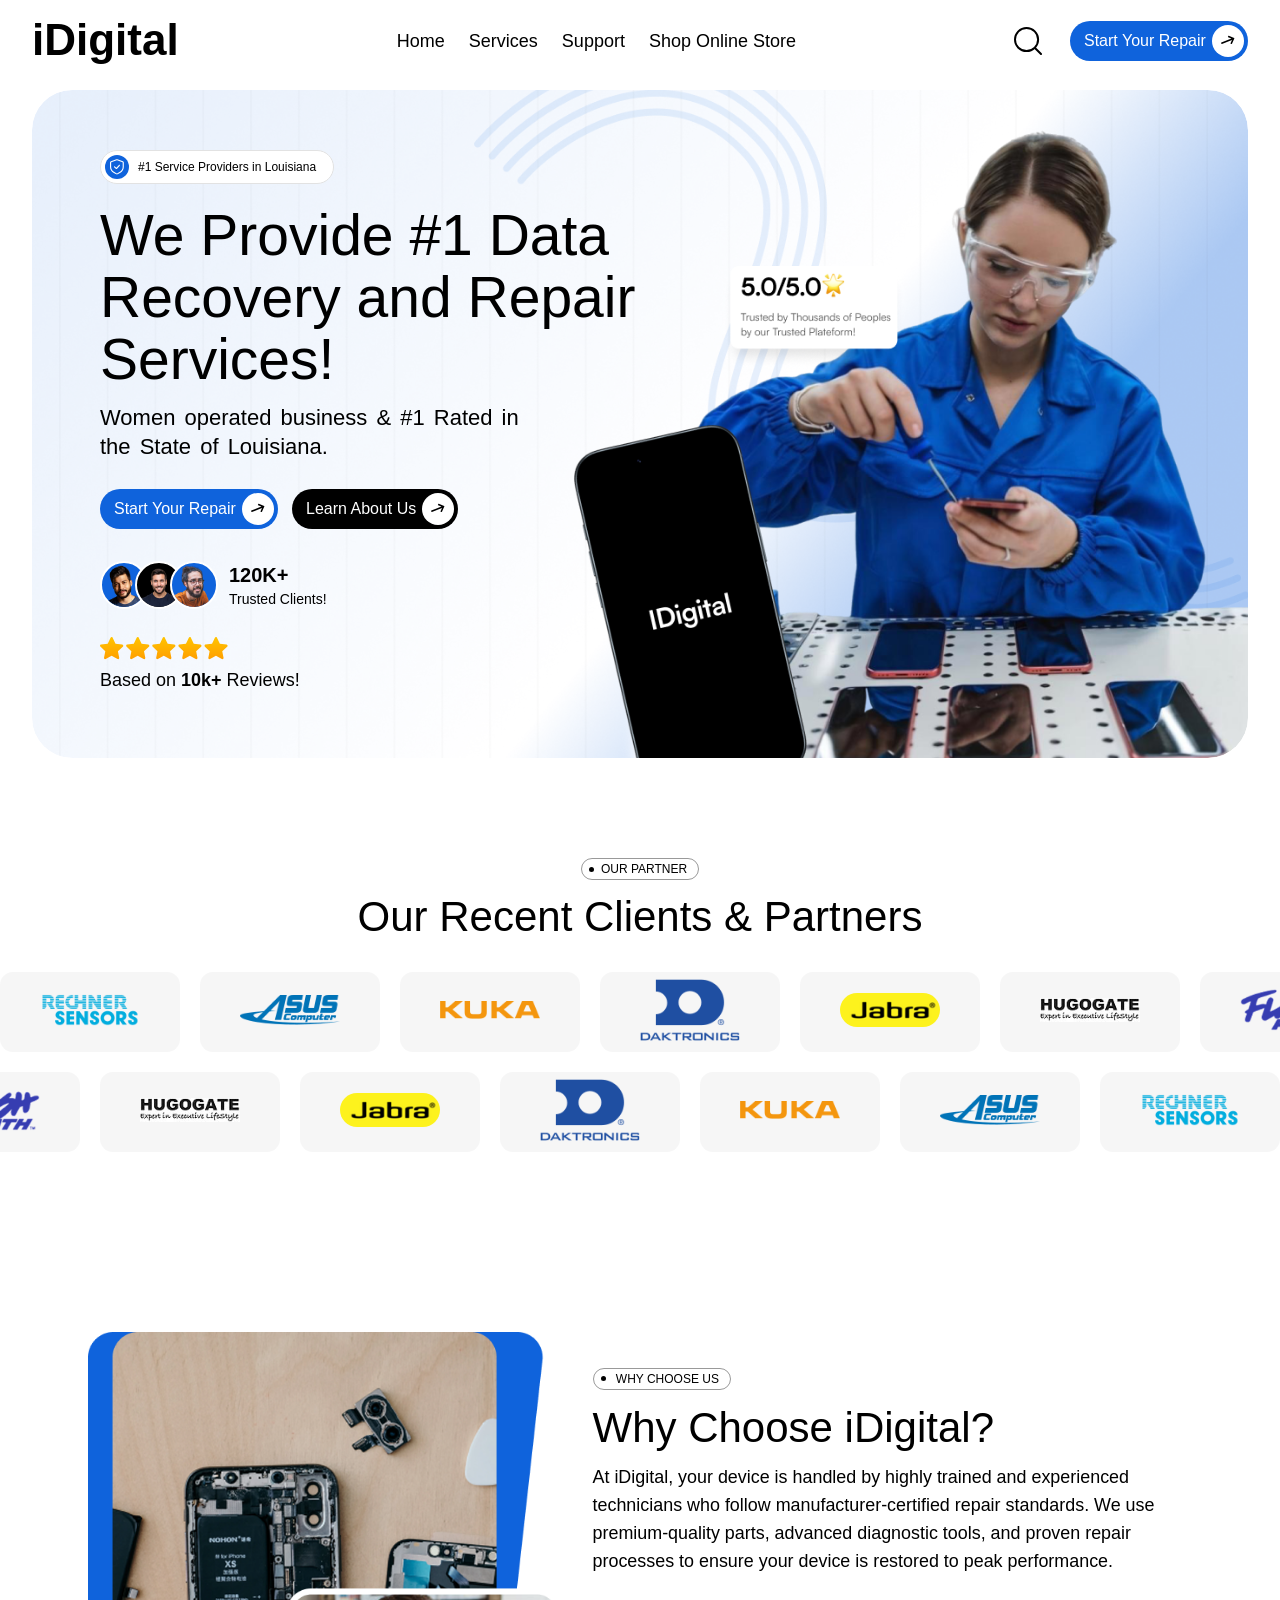
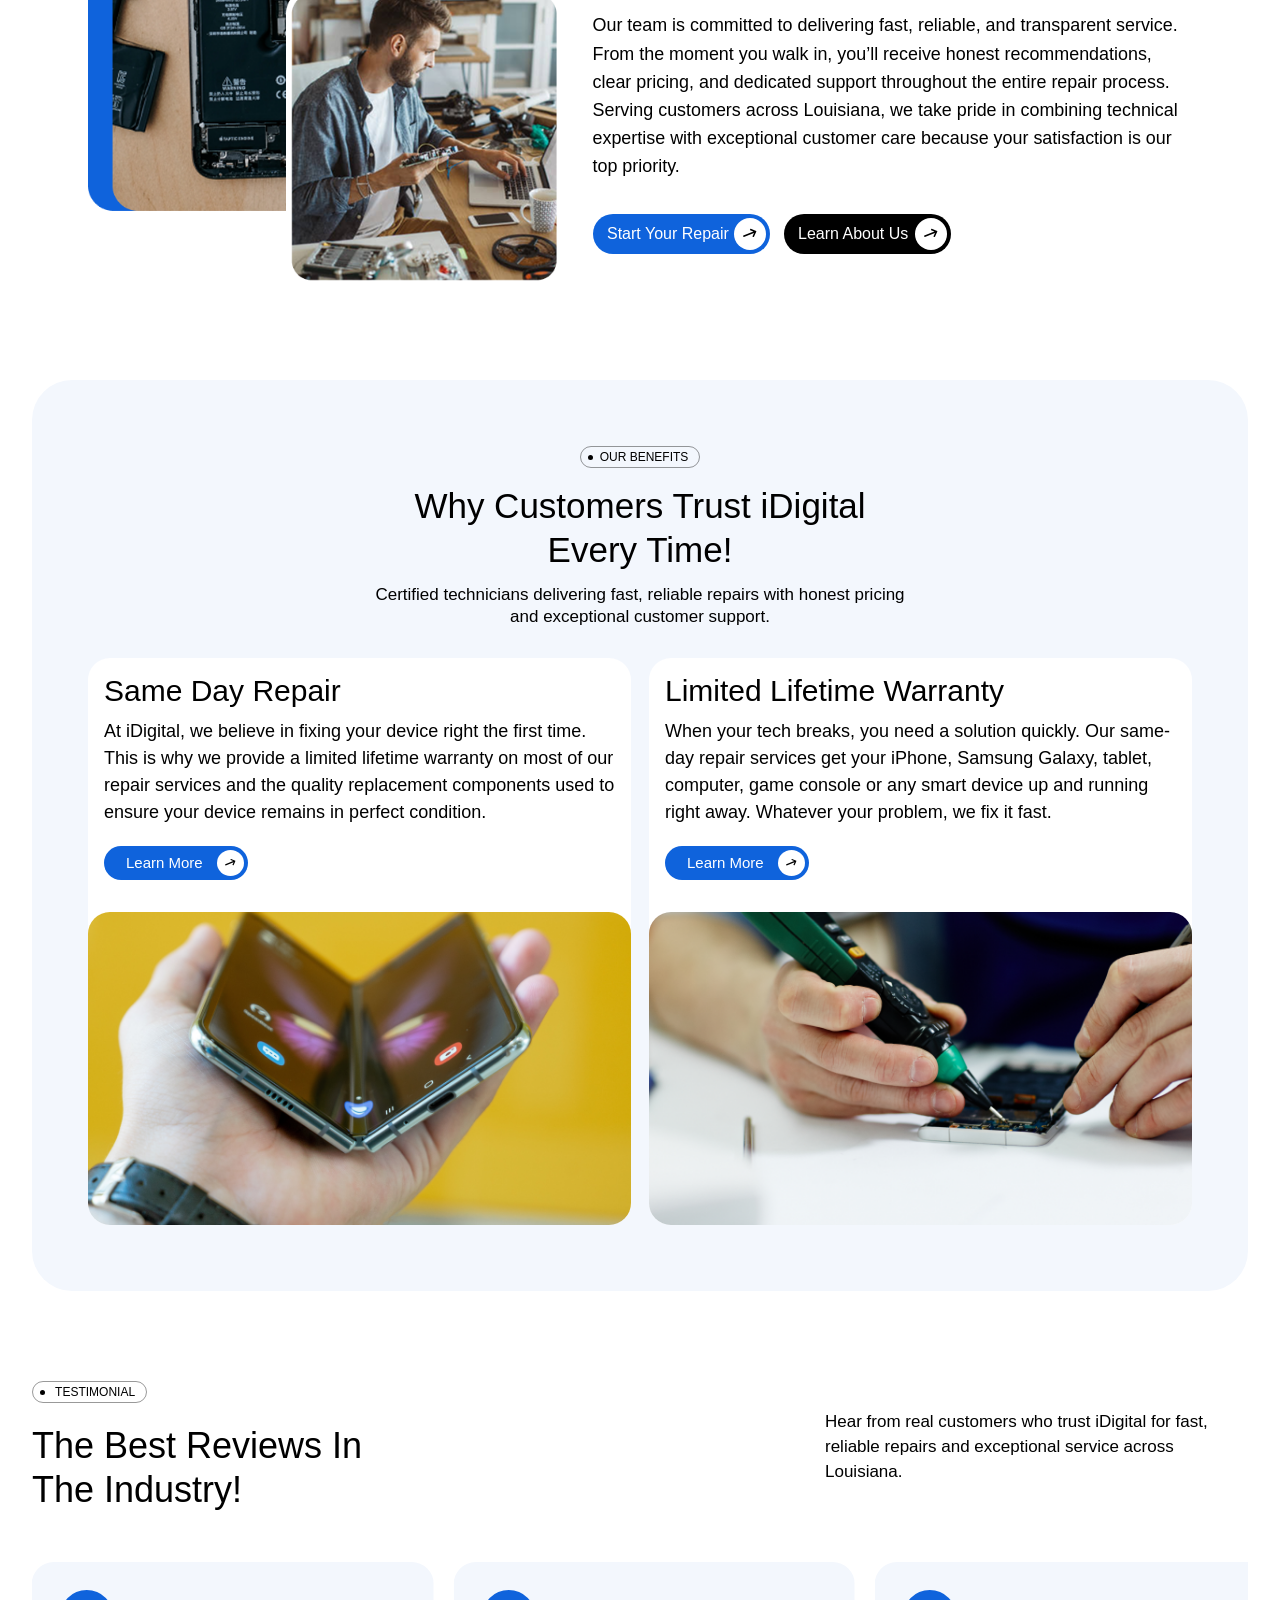
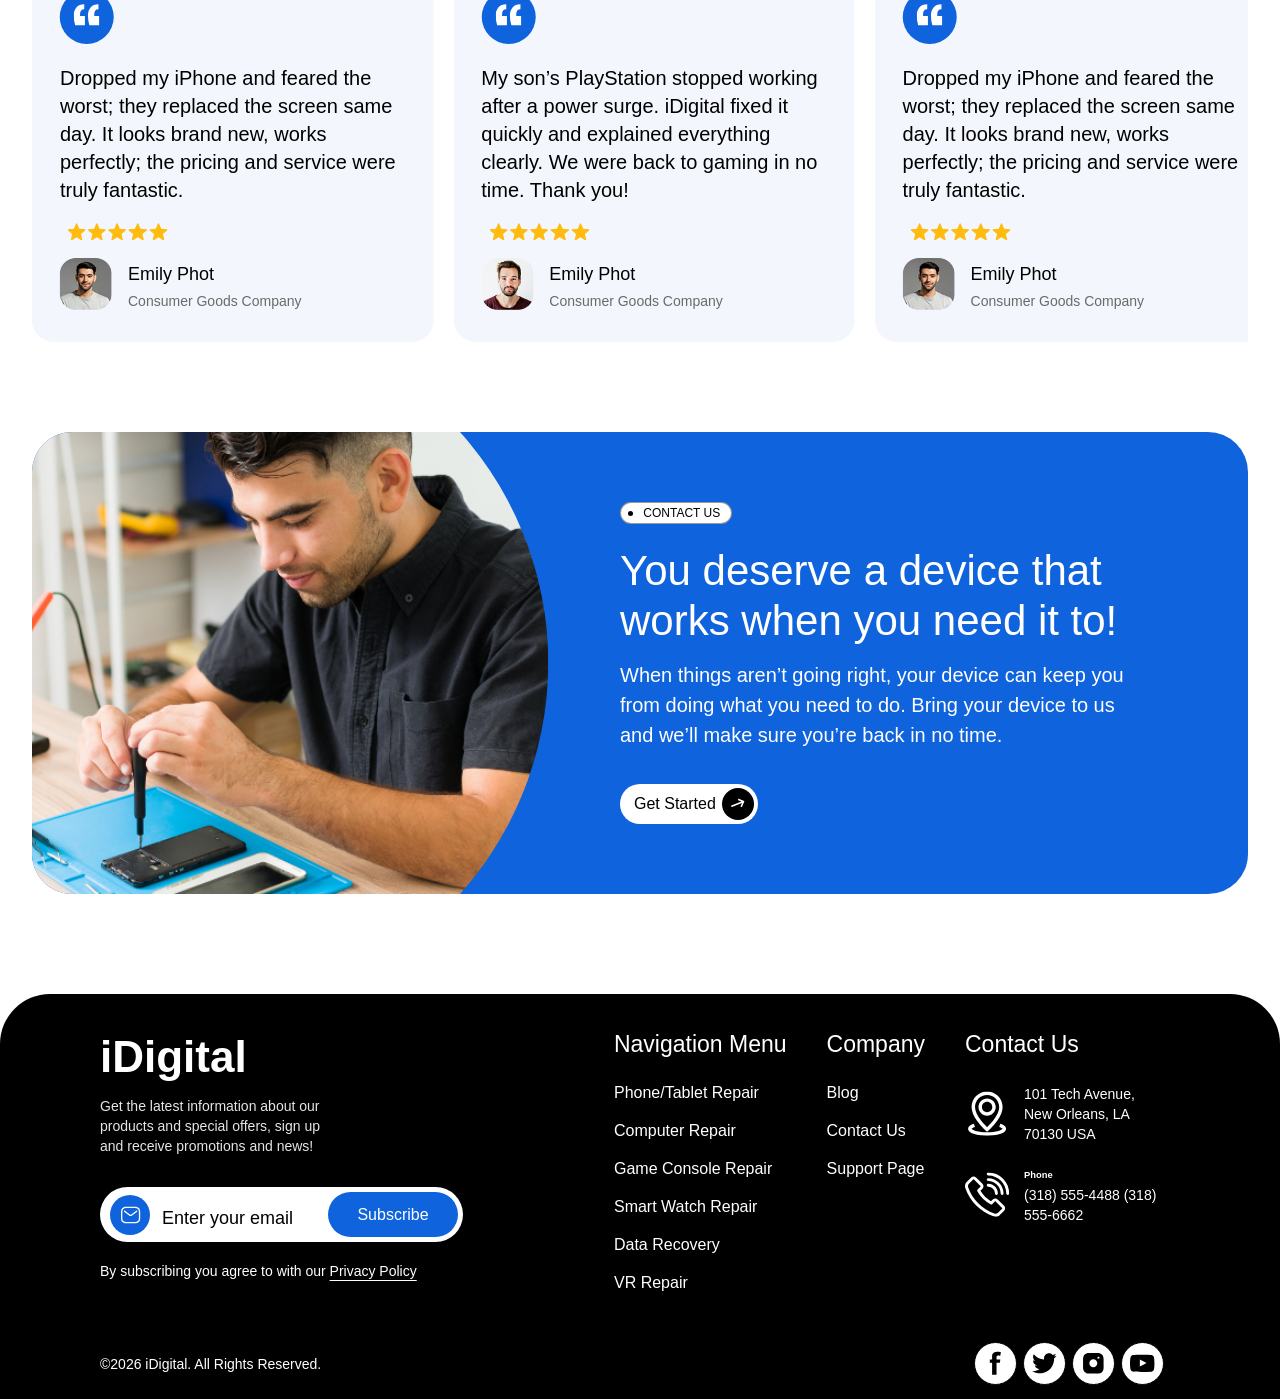
==== index.html @ a4016c03 "Updated" ====
<!doctype html>
<html lang="en">
  <head>
    <meta charset="UTF-8" />
    <meta name="viewport" content="width=device-width, initial-scale=1.0" />
    <title>Home Page | iDigital </title>
    <!-- Link :: Font Familysatoshi -->
    <link
      href="https://api.fontshare.com/v2/css?f[]=satoshi@1,2&display=swap"
      rel="stylesheet" />

    <link
      href="https://api.fontshare.com/v2/css?f[]=clash-display@200,300,400,500,600,700&display=swap"
      rel="stylesheet" />

    <!-- LINK :: Swiper JS 
        ------------------------------ -->
    <link
      rel="stylesheet"
      href="https://cdn.jsdelivr.net/npm/swiper@11/swiper-bundle.min.css" />

    <link rel="stylesheet" href="assets/css/style.css" />
    <link rel="stylesheet" href="assets/css/responsive.css" />

    <link rel="stylesheet" href="assets/css/basic.css" />
  </head>
  <body>
    <!-- START :: iDigital Header Section 
     ----------------------------------------- -->
    <header class="digital-header-section">
      <div class="container">
        <!-- Digital Header Container  -->

        <div class="digital-header-container">
          <!-- iDigital Header Logo  -->
          <h1 class="digital-main-logo">
            <a href="#">iDigital</a>
          </h1>

          <!-- Header Navigations  -->
          <nav class="header-navigation-wrapper">
            <!-- Navigation List  -->
            <ul class="header-navigation-list">
              <!-- Home  -->
              <li class="header-nav-item">
                <a href="#">Home </a>
              </li>

              <!-- Services  -->
              <li class="header-nav-item">
                <a href="#">Services </a>
              </li>

              <!-- Support  -->
              <li class="header-nav-item">
                <a href="#">Support </a>
              </li>

              <!-- Shop Online Store  -->
              <li class="header-nav-item">
                <a href="#">Shop Online Store </a>
              </li>
            </ul>

            <!-- Header CTA button  
                    -->
            <div class="header-cta-button-wrapper">
              <!-- Input label  -->
              <div class="input-label">
                <input type="Search Here" placeholder="Enter your email" />

                <svg
                  xmlns="http://www.w3.org/2000/svg"
                  width="28"
                  height="28"
                  viewBox="0 0 28 28"
                  fill="none">
                  <path
                    d="M21.2222 21.2222L27 27"
                    stroke="black"
                    stroke-width="2"
                    stroke-linecap="round"
                    stroke-linejoin="round" />
                  <path
                    d="M1 12.5556C1 18.9375 6.17362 24.1111 12.5556 24.1111C15.7522 24.1111 18.6455 22.8133 20.7375 20.7157C22.8223 18.6254 24.1112 15.741 24.1112 12.5556C24.1112 6.1736 18.9376 1 12.5556 1C6.17362 1 1 6.1736 1 12.5556Z"
                    stroke="black"
                    stroke-width="2"
                    stroke-linecap="round"
                    stroke-linejoin="round" />
                </svg>
              </div>

              <button class="cta-btn blue">
                <span>Start Your Repair </span>
                <div class="arrow-svg">
                  <svg
                    xmlns="http://www.w3.org/2000/svg"
                    width="26"
                    height="26"
                    viewBox="0 0 26 27"
                    fill="none">
                    <path
                      d="M13.447 6.8222C13.5652 6.5096 13.7755 6.42465 14.0777 6.56737L21.3048 9.47343C21.6231 9.58023 21.7049 9.78259 21.5501 10.0805L18.3701 17.1913C18.2518 17.5039 18.0416 17.5889 17.7393 17.4462L16.6596 17.0438C16.3311 16.9117 16.2443 16.6967 16.399 16.3988L18.3964 12.1491L4.79613 17.644C4.48076 17.7714 4.26176 17.6834 4.13912 17.3798L3.70989 16.3174C3.58725 16.0139 3.68361 15.7984 3.99898 15.671L17.5993 10.1761L13.2104 8.50668C12.8921 8.39989 12.8053 8.18488 12.9498 7.86166L13.447 6.8222Z"
                      fill="black" />
                  </svg>
                </div>
              </button>
            </div>
          </nav>

          <div class="header-hamburger-menu" id="hamburger-menu">
            <span class="bar bar1"></span>
            <span class="bar bar2"></span>
            <span class="bar bar3"></span>
          </div>
        </div>
      </div>

      <div class="overlay" id="overlay"></div>
    </header>

    <!-- END :: iDigital Header Section 
     ----------------------------------------- -->
    <!-- #################################  -->
    <!-- #################################  -->
    <!-- #################################  -->
    <!-- #################################  -->
    <!-- #################################  -->

    <!-- START :: iDigital Hero Section 
     ----------------------------------------- -->
    <section class="digital-hero-section">
      <div class="container">
        <div class="hero-version version-1 active">
          <div class="digital-hero-container">
            <!-- Hero Container Images  -->
            <div class="version-1-image">
              <img
                src="assets/media/hero-bg-image-v1.png"
                alt="Hero Background Image" />
            </div>
            <div class="version-2-image">
              <img
                src="assets/media/hero-bg-image-v2.png"
                alt="Hero Background Image" />
            </div>
            <div class="digital-hero-container-content">
              <!-- Digital Service Status Label  -->
              <div class="service-status-label">
                <div class="statu-label-icon">
                  <svg
                    xmlns="http://www.w3.org/2000/svg"
                    width="22"
                    height="22"
                    viewBox="0 0 22 22"
                    fill="none">
                    <g clip-path="url(#clip0_13_110)">
                      <path
                        d="M10.8802 21.4089C10.5278 21.4119 10.1814 21.3172 9.8794 21.1354L6.10613 18.9286C4.69355 18.1386 3.51454 16.9897 2.68827 15.598C1.862 14.2064 1.41774 12.6212 1.40041 11.0029V4.97307C1.40057 4.56674 1.52517 4.1702 1.75744 3.8368C1.98971 3.5034 2.31851 3.24913 2.69961 3.10818L10.1964 0.354374C10.638 0.192748 11.1225 0.192748 11.564 0.354374L19.0608 3.10818C19.4419 3.24913 19.7707 3.5034 20.003 3.8368C20.2353 4.1702 20.3599 4.56674 20.36 4.97307V11.0029C20.3427 12.6212 19.8985 14.2064 19.0722 15.598C18.2459 16.9897 17.0669 18.1386 15.6543 18.9286L11.881 21.1354C11.5791 21.3172 11.2327 21.4119 10.8802 21.4089ZM10.8802 1.79033C10.8309 1.78135 10.7804 1.78135 10.731 1.79033L3.23421 4.55657C3.14976 4.58785 3.0773 4.6449 3.02709 4.71966C2.97689 4.79441 2.95148 4.88307 2.95447 4.97307V11.0029C2.9725 12.3495 3.34588 13.6674 4.03685 14.8234C4.72781 15.9794 5.71184 16.9323 6.88938 17.5859L10.6627 19.7989C10.7294 19.8353 10.8042 19.8544 10.8802 19.8544C10.9563 19.8544 11.0311 19.8353 11.0978 19.7989L14.8711 17.5859C16.0486 16.9323 17.0326 15.9794 17.7236 14.8234C18.4146 13.6674 18.7879 12.3495 18.806 11.0029V4.97307C18.8064 4.88517 18.7797 4.79927 18.7297 4.727C18.6797 4.65473 18.6087 4.59958 18.5262 4.56901L11.0294 1.8152C10.9816 1.79787 10.9311 1.78945 10.8802 1.79033Z"
                        fill="white" />
                      <path
                        d="M10.1945 13.8933C10.0111 13.8921 9.83353 13.8286 9.69102 13.7131L7.03667 11.4752C6.87839 11.3425 6.77933 11.1523 6.76126 10.9466C6.74319 10.7408 6.8076 10.5363 6.94031 10.378C7.07303 10.2198 7.26318 10.1207 7.46894 10.1026C7.6747 10.0846 7.87922 10.149 8.03749 10.2817L10.1199 12.0347L13.6756 8.11843C13.8141 7.9651 14.0079 7.87307 14.2142 7.86258C14.4205 7.85209 14.6226 7.92399 14.7759 8.06248C14.9293 8.20097 15.0213 8.39469 15.0318 8.60103C15.0423 8.80738 14.9704 9.00944 14.8319 9.16276L10.8037 13.6385C10.7266 13.7224 10.6322 13.7887 10.5271 13.8327C10.4219 13.8767 10.3085 13.8974 10.1945 13.8933Z"
                        fill="white" />
                    </g>
                    <defs>
                      <clipPath id="clip0_13_110">
                        <rect width="21.757" height="21.757" fill="white" />
                      </clipPath>
                    </defs>
                  </svg>
                </div>

                <span>#1 Service Providers in Louisiana</span>
              </div>
              <!-- Hero Section Heading  -->
              <h1 class="digital-hero-container-head">
                We Provide #1 Data Recovery and Repair Services!
              </h1>

              <!-- Hero Container Description  -->
              <div class="hero-container-desc">
                Women operated business & #1 Rated in the State of Louisiana.
              </div>

              <!-- CTA Buttons  -->
              <div class="cta-buttons">
                <!-- Blue Background CTA button  -->
                <button class="cta-btn">
                  <span>Start Your Repair </span>
                  <div class="arrow-svg">
                    <svg
                      xmlns="http://www.w3.org/2000/svg"
                      width="26"
                      height="26"
                      viewBox="0 0 26 27"
                      fill="none">
                      <path
                        d="M13.447 6.8222C13.5652 6.5096 13.7755 6.42465 14.0777 6.56737L21.3048 9.47343C21.6231 9.58023 21.7049 9.78259 21.5501 10.0805L18.3701 17.1913C18.2518 17.5039 18.0416 17.5889 17.7393 17.4462L16.6596 17.0438C16.3311 16.9117 16.2443 16.6967 16.399 16.3988L18.3964 12.1491L4.79613 17.644C4.48076 17.7714 4.26176 17.6834 4.13912 17.3798L3.70989 16.3174C3.58725 16.0139 3.68361 15.7984 3.99898 15.671L17.5993 10.1761L13.2104 8.50668C12.8921 8.39989 12.8053 8.18488 12.9498 7.86166L13.447 6.8222Z"
                        fill="black" />
                    </svg>
                  </div>
                </button>

                <!-- Black Background CTA Button  -->
                <button class="cta-btn black">
                  <span>Learn About Us</span>
                  <div class="arrow-svg">
                    <svg
                      xmlns="http://www.w3.org/2000/svg"
                      width="26"
                      height="26"
                      viewBox="0 0 26 27"
                      fill="none">
                      <path
                        d="M13.447 6.8222C13.5652 6.5096 13.7755 6.42465 14.0777 6.56737L21.3048 9.47343C21.6231 9.58023 21.7049 9.78259 21.5501 10.0805L18.3701 17.1913C18.2518 17.5039 18.0416 17.5889 17.7393 17.4462L16.6596 17.0438C16.3311 16.9117 16.2443 16.6967 16.399 16.3988L18.3964 12.1491L4.79613 17.644C4.48076 17.7714 4.26176 17.6834 4.13912 17.3798L3.70989 16.3174C3.58725 16.0139 3.68361 15.7984 3.99898 15.671L17.5993 10.1761L13.2104 8.50668C12.8921 8.39989 12.8053 8.18488 12.9498 7.86166L13.447 6.8222Z"
                        fill="black" />
                    </svg>
                  </div>
                </button>
              </div>

              <!-- Social Proof Wrapper  -->
              <div class="social-proof-wrapper">
                <div class="social-users-images">
                  <div class="user-image">
                    <img src="assets/media/user-image-1.png" alt="User Image" />
                  </div>

                  <div class="user-image">
                    <img src="assets/media/user-image-2.png" alt="User Image" />
                  </div>
                  <div class="user-image">
                    <img src="assets/media/user-image-3.png" alt="User Image" />
                  </div>
                </div>

                <div class="social-users-trust-stack">
                  <p class="users-counter">120K+</p>
                  <p class="social-users-label">Trusted Clients!</p>
                </div>
              </div>

              <!-- Social Network Ranking Badge  -->
              <div class="social-ranking-badge-wrapper">
                <!-- Social Ranking Badge  -->
                <div class="social-ranking-badge">
                  <svg
                    xmlns="http://www.w3.org/2000/svg"
                    width="129"
                    height="23"
                    viewBox="0 0 129 23"
                    fill="none">
                    <g clip-path="url(#clip0_13_23)">
                      <path
                        fill-rule="evenodd"
                        clip-rule="evenodd"
                        d="M12.6483 0.656014L15.5245 6.77465L22.2326 7.61097C22.8537 7.691 23.3082 8.26415 23.2284 8.88561C23.1881 9.18849 23.0369 9.45106 22.8217 9.63482L17.9387 14.2076L19.2133 20.8518C19.3324 21.4732 18.9264 22.0707 18.3047 22.1901C18.0341 22.2378 17.7633 22.1901 17.5401 22.0626L11.6126 18.8045L5.69369 22.0626C5.13624 22.3733 4.44305 22.1663 4.14048 21.6164C4.00473 21.3695 3.97303 21.0985 4.02105 20.8518L5.28738 14.2076L0.356574 9.57881C-0.0980604 9.14849 -0.12207 8.4239 0.308249 7.96957C0.499399 7.76241 0.746877 7.65099 1.00144 7.61898V7.61097L7.70922 6.77465L10.5851 0.656014C10.8483 0.0825656 11.5257 -0.156295 12.0989 0.106575C12.3538 0.226005 12.5372 0.425158 12.6483 0.656014Z"
                        fill="url(#paint0_linear_13_23)" />
                    </g>
                    <g clip-path="url(#clip1_13_23)">
                      <path
                        fill-rule="evenodd"
                        clip-rule="evenodd"
                        d="M38.728 0.655953L41.6042 6.77459L48.3123 7.61091C48.9334 7.69094 49.3878 8.26409 49.308 8.88555C49.2677 9.18843 49.1165 9.451 48.9014 9.63476L44.0184 14.2076L45.293 20.8517C45.4121 21.4731 45.0061 22.0706 44.3844 22.19C44.1138 22.2377 43.8429 22.19 43.6198 22.0626L37.6922 18.8044L31.7734 22.0626C31.2159 22.3732 30.5227 22.1663 30.2202 21.6163C30.0844 21.3694 30.0527 21.0985 30.1007 20.8517L31.3671 14.2076L26.4363 9.57875C25.9816 9.14843 25.9576 8.42384 26.3879 7.96951C26.5791 7.76235 26.8266 7.65093 27.0811 7.61892V7.61091L33.7889 6.77459L36.6648 0.655953C36.928 0.0825046 37.6054 -0.156356 38.1786 0.106514C38.4334 0.225944 38.6169 0.425097 38.728 0.655953Z"
                        fill="url(#paint1_linear_13_23)" />
                    </g>
                    <g clip-path="url(#clip2_13_23)">
                      <path
                        fill-rule="evenodd"
                        clip-rule="evenodd"
                        d="M64.8077 0.655953L67.6839 6.77459L74.392 7.61091C75.0131 7.69094 75.4675 8.26409 75.3877 8.88555C75.3474 9.18843 75.1962 9.451 74.9811 9.63476L70.0981 14.2076L71.3727 20.8517C71.4918 21.4731 71.0858 22.0706 70.4641 22.19C70.1934 22.2377 69.9226 22.19 69.6995 22.0626L63.7719 18.8044L57.8531 22.0626C57.2956 22.3732 56.6024 22.1663 56.2998 21.6163C56.1641 21.3694 56.1324 21.0985 56.1804 20.8517L57.4467 14.2076L52.5159 9.57875C52.0613 9.14843 52.0373 8.42384 52.4676 7.96951C52.6588 7.76235 52.9062 7.65093 53.1608 7.61892V7.61091L59.8686 6.77459L62.7445 0.655953C63.0076 0.0825046 63.6851 -0.156356 64.2583 0.106514C64.5131 0.225944 64.6966 0.425097 64.8077 0.655953Z"
                        fill="url(#paint2_linear_13_23)" />
                    </g>
                    <g clip-path="url(#clip3_13_23)">
                      <path
                        fill-rule="evenodd"
                        clip-rule="evenodd"
                        d="M90.8874 0.655953L93.7635 6.77459L100.472 7.61091C101.093 7.69094 101.547 8.26409 101.467 8.88555C101.427 9.18843 101.276 9.451 101.061 9.63476L96.1777 14.2076L97.4523 20.8517C97.5714 21.4731 97.1654 22.0706 96.5437 22.19C96.2731 22.2377 96.0023 22.19 95.7791 22.0626L89.8516 18.8044L83.9327 22.0626C83.3753 22.3732 82.6821 22.1663 82.3795 21.6163C82.2437 21.3694 82.212 21.0985 82.2601 20.8517L83.5264 14.2076L78.5956 9.57875C78.141 9.14843 78.1169 8.42384 78.5473 7.96951C78.7384 7.76235 78.9859 7.65093 79.2405 7.61892V7.61091L85.9482 6.77459L88.8241 0.655953C89.0873 0.0825046 89.7648 -0.156356 90.3379 0.106514C90.5928 0.225944 90.7762 0.425097 90.8874 0.655953Z"
                        fill="url(#paint3_linear_13_23)" />
                    </g>
                    <g clip-path="url(#clip4_13_23)">
                      <path
                        fill-rule="evenodd"
                        clip-rule="evenodd"
                        d="M116.967 0.655953L119.843 6.77459L126.551 7.61091C127.172 7.69094 127.627 8.26409 127.547 8.88555C127.507 9.18843 127.356 9.451 127.14 9.63476L122.257 14.2076L123.532 20.8517C123.651 21.4731 123.245 22.0706 122.623 22.19C122.353 22.2377 122.082 22.19 121.859 22.0626L115.931 18.8044L110.012 22.0626C109.455 22.3732 108.762 22.1663 108.459 21.6163C108.323 21.3694 108.292 21.0985 108.34 20.8517L109.606 14.2076L104.675 9.57875C104.221 9.14843 104.197 8.42384 104.627 7.96951C104.818 7.76235 105.066 7.65093 105.32 7.61892V7.61091L112.028 6.77459L114.904 0.655953C115.167 0.0825046 115.844 -0.156356 116.418 0.106514C116.672 0.225944 116.856 0.425097 116.967 0.655953Z"
                        fill="url(#paint4_linear_13_23)" />
                    </g>
                    <defs>
                      <linearGradient
                        id="paint0_linear_13_23"
                        x1="0"
                        y1="6.10349e-05"
                        x2="0"
                        y2="22.2083"
                        gradientUnits="userSpaceOnUse">
                        <stop stop-color="#FFC400" />
                        <stop offset="1" stop-color="#FF9F00" />
                      </linearGradient>
                      <linearGradient
                        id="paint1_linear_13_23"
                        x1="26.0797"
                        y1="-3.04086e-10"
                        x2="26.0797"
                        y2="22.2082"
                        gradientUnits="userSpaceOnUse">
                        <stop stop-color="#FFC400" />
                        <stop offset="1" stop-color="#FF9F00" />
                      </linearGradient>
                      <linearGradient
                        id="paint2_linear_13_23"
                        x1="52.1594"
                        y1="-3.04086e-10"
                        x2="52.1594"
                        y2="22.2082"
                        gradientUnits="userSpaceOnUse">
                        <stop stop-color="#FFC400" />
                        <stop offset="1" stop-color="#FF9F00" />
                      </linearGradient>
                      <linearGradient
                        id="paint3_linear_13_23"
                        x1="78.239"
                        y1="-3.04086e-10"
                        x2="78.239"
                        y2="22.2082"
                        gradientUnits="userSpaceOnUse">
                        <stop stop-color="#FFC400" />
                        <stop offset="1" stop-color="#FF9F00" />
                      </linearGradient>
                      <linearGradient
                        id="paint4_linear_13_23"
                        x1="104.319"
                        y1="-3.04086e-10"
                        x2="104.319"
                        y2="22.2082"
                        gradientUnits="userSpaceOnUse">
                        <stop stop-color="#FFC400" />
                        <stop offset="1" stop-color="#FF9F00" />
                      </linearGradient>
                      <clipPath id="clip0_13_23">
                        <rect width="24.574" height="22.9358" fill="white" />
                      </clipPath>
                      <clipPath id="clip1_13_23">
                        <rect
                          width="24.574"
                          height="22.9358"
                          fill="white"
                          transform="translate(26.0797)" />
                      </clipPath>
                      <clipPath id="clip2_13_23">
                        <rect
                          width="24.574"
                          height="22.9358"
                          fill="white"
                          transform="translate(52.1594)" />
                      </clipPath>
                      <clipPath id="clip3_13_23">
                        <rect
                          width="24.574"
                          height="22.9358"
                          fill="white"
                          transform="translate(78.239)" />
                      </clipPath>
                      <clipPath id="clip4_13_23">
                        <rect
                          width="24.574"
                          height="22.9358"
                          fill="white"
                          transform="translate(104.319)" />
                      </clipPath>
                    </defs>
                  </svg>
                </div>

                <p class="social-ranking-label">
                  Based on <span>10k+ </span> Reviews!
                </p>
              </div>
            </div>
          </div>
        </div>
      </div>
    </section>
    <!-- END :: iDigital Hero Section 
     ----------------------------------------- -->
    <!-- #################################  -->
    <!-- #################################  -->
    <!-- #################################  -->
    <!-- #################################  -->
    <!-- #################################  -->

    <!-- START :: iDigital Partners Section 
     ----------------------------------------- -->

    <section class="partners-section">
      <!-- Partners Companies Container  -->

      <div class="partners-container">
        <p class="title-label">OUR PARTNER</p>
        <h2 class="section-title">Our Recent Clients & Partners</h2>
        <div class="partners-logos-containers">
          <!-- Loop List No. 1  -->
          <div class="partner-logo-container swiper mySwiper">
            <!-- List No. 1  -->
            <div class="swiper-wrapper">
              <li class="logo-item swiper-slide">
                <div class="logo-image">
                  <img
                    src="assets/media/company-logo-1.png"
                    alt="Partner Company Logo Image " />
                </div>
              </li>
              <li class="logo-item swiper-slide">
                <div class="logo-image">
                  <img
                    src="assets/media/company-logo-2.png"
                    alt="Partner Company Logo Image " />
                </div>
              </li>
              <li class="logo-item swiper-slide">
                <div class="logo-image">
                  <img
                    src="assets/media/company-logo-3.png"
                    alt="Partner Company Logo Image " />
                </div>
              </li>
              <li class="logo-item swiper-slide">
                <div class="logo-image">
                  <img
                    src="assets/media/company-logo-4.png"
                    alt="Partner Company Logo Image " />
                </div>
              </li>
              <li class="logo-item swiper-slide">
                <div class="logo-image">
                  <img
                    src="assets/media/company-logo-5.png"
                    alt="Partner Company Logo Image " />
                </div>
              </li>
              <li class="logo-item swiper-slide">
                <div class="logo-image">
                  <img
                    style="border-radius: 48px"
                    src="assets/media/company-logo-6.png"
                    alt="Partner Company Logo Image " />
                </div>
              </li>

              <li class="logo-item swiper-slide">
                <div class="logo-image">
                  <img
                    src="assets/media/company-logo-7.png"
                    alt="Partner Company Logo Image " />
                </div>
              </li>

              <li class="logo-item swiper-slide">
                <div class="logo-image">
                  <img
                    src="assets/media/company-logo-8.png"
                    alt="Partner Company Logo Image " />
                </div>
              </li>

              <li class="logo-item swiper-slide">
                <div class="logo-image">
                  <img
                    src="assets/media/company-logo-1.png"
                    alt="Partner Company Logo Image " />
                </div>
              </li>
              <li class="logo-item swiper-slide">
                <div class="logo-image">
                  <img
                    src="assets/media/company-logo-2.png"
                    alt="Partner Company Logo Image " />
                </div>
              </li>
              <li class="logo-item swiper-slide">
                <div class="logo-image">
                  <img
                    src="assets/media/company-logo-3.png"
                    alt="Partner Company Logo Image " />
                </div>
              </li>
              <li class="logo-item swiper-slide">
                <div class="logo-image">
                  <img
                    src="assets/media/company-logo-4.png"
                    alt="Partner Company Logo Image " />
                </div>
              </li>
              <li class="logo-item swiper-slide">
                <div class="logo-image">
                  <img
                    src="assets/media/company-logo-5.png"
                    alt="Partner Company Logo Image " />
                </div>
              </li>
              <li class="logo-item swiper-slide">
                <div class="logo-image">
                  <img
                    style="border-radius: 48px"
                    src="assets/media/company-logo-6.png"
                    alt="Partner Company Logo Image " />
                </div>
              </li>

              <li class="logo-item swiper-slide">
                <div class="logo-image">
                  <img
                    src="assets/media/company-logo-7.png"
                    alt="Partner Company Logo Image " />
                </div>
              </li>
              <li class="logo-item swiper-slide">
                <div class="logo-image">
                  <img
                    src="assets/media/company-logo-8.png"
                    alt="Partner Company Logo Image " />
                </div>
              </li>
            </div>
          </div>

          <!-- Loop List No. 2  -->
          <!-- Loop List No. 1  -->
          <div class="partner-logo-container swiper mySwiper" dir="rtl">
            <!-- List No. 1  -->
            <div class="swiper-wrapper">
              <li class="logo-item swiper-slide">
                <div class="logo-image">
                  <img
                    src="assets/media/company-logo-1.png"
                    alt="Partner Company Logo Image " />
                </div>
              </li>

              <li class="logo-item swiper-slide">
                <div class="logo-image">
                  <img
                    src="assets/media/company-logo-2.png"
                    alt="Partner Company Logo Image " />
                </div>
              </li>
              <li class="logo-item swiper-slide">
                <div class="logo-image">
                  <img
                    src="assets/media/company-logo-3.png"
                    alt="Partner Company Logo Image " />
                </div>
              </li>
              <li class="logo-item swiper-slide">
                <div class="logo-image">
                  <img
                    src="assets/media/company-logo-4.png"
                    alt="Partner Company Logo Image " />
                </div>
              </li>
              <li class="logo-item swiper-slide">
                <div class="logo-image">
                  <img
                    src="assets/media/company-logo-5.png"
                    alt="Partner Company Logo Image " />
                </div>
              </li>
              <li class="logo-item swiper-slide">
                <div class="logo-image">
                  <img
                    style="border-radius: 48px"
                    src="assets/media/company-logo-6.png"
                    alt="Partner Company Logo Image " />
                </div>
              </li>

              <li class="logo-item swiper-slide">
                <div class="logo-image">
                  <img
                    src="assets/media/company-logo-7.png"
                    alt="Partner Company Logo Image " />
                </div>
              </li>

              <li class="logo-item swiper-slide">
                <div class="logo-image">
                  <img
                    src="assets/media/company-logo-8.png"
                    alt="Partner Company Logo Image " />
                </div>
              </li>

              <li class="logo-item swiper-slide">
                <div class="logo-image">
                  <img
                    src="assets/media/company-logo-1.png"
                    alt="Partner Company Logo Image " />
                </div>
              </li>
              <li class="logo-item swiper-slide">
                <div class="logo-image">
                  <img
                    src="assets/media/company-logo-2.png"
                    alt="Partner Company Logo Image " />
                </div>
              </li>
              <li class="logo-item swiper-slide">
                <div class="logo-image">
                  <img
                    src="assets/media/company-logo-3.png"
                    alt="Partner Company Logo Image " />
                </div>
              </li>
              <li class="logo-item swiper-slide">
                <div class="logo-image">
                  <img
                    src="assets/media/company-logo-4.png"
                    alt="Partner Company Logo Image " />
                </div>
              </li>
              <li class="logo-item swiper-slide">
                <div class="logo-image">
                  <img
                    src="assets/media/company-logo-5.png"
                    alt="Partner Company Logo Image " />
                </div>
              </li>
              <li class="logo-item swiper-slide">
                <div class="logo-image">
                  <img
                    style="border-radius: 48px"
                    src="assets/media/company-logo-6.png"
                    alt="Partner Company Logo Image " />
                </div>
              </li>

              <li class="logo-item swiper-slide">
                <div class="logo-image">
                  <img
                    src="assets/media/company-logo-7.png"
                    alt="Partner Company Logo Image " />
                </div>
              </li>

              <li class="logo-item swiper-slide">
                <div class="logo-image">
                  <img
                    src="assets/media/company-logo-8.png"
                    alt="Partner Company Logo Image " />
                </div>
              </li>
            </div>
          </div>
        </div>
      </div>
    </section>
    <!-- END :: iDigital Partners Section 
     ----------------------------------------- -->
    <!-- #################################  -->
    <!-- #################################  -->
    <!-- #################################  -->
    <!-- #################################  -->
    <!-- #################################  -->

    <!-- START :: iDigital Repair Section 
     ----------------------------------------- -->
    <section class="repair-section" style="display: none">
      <div class="container">
        <div class="repair-container">
          <p class="title-label">START YOUR REPAIR NOW</p>

          <h2 class="section-title">What Can We Fix For You?</h2>

          <p class="section-desc">
            From Smartphones to Smart Watches, iDigital has all your devices
            covered.
          </p>

          <!-- Repair Cards Wrapper  -->
          <div class="repair-cards-container">
            <div class="repair-card">
              <div class="card-image-wrapper">
                <div class="repair-card-image">
                  <img
                    src="assets/media/repair-card-image-1.png"
                    alt="Repair Card Image" />
                </div>
              </div>
              <h4 class="card-title">Smart Watches</h4>

              <button class="cta-btn blue">
                <span>Start Your Repair </span>
                <div class="arrow-svg">
                  <svg
                    xmlns="http://www.w3.org/2000/svg"
                    width="26"
                    height="26"
                    viewBox="0 0 26 27"
                    fill="none">
                    <path
                      d="M13.447 6.8222C13.5652 6.5096 13.7755 6.42465 14.0777 6.56737L21.3048 9.47343C21.6231 9.58023 21.7049 9.78259 21.5501 10.0805L18.3701 17.1913C18.2518 17.5039 18.0416 17.5889 17.7393 17.4462L16.6596 17.0438C16.3311 16.9117 16.2443 16.6967 16.399 16.3988L18.3964 12.1491L4.79613 17.644C4.48076 17.7714 4.26176 17.6834 4.13912 17.3798L3.70989 16.3174C3.58725 16.0139 3.68361 15.7984 3.99898 15.671L17.5993 10.1761L13.2104 8.50668C12.8921 8.39989 12.8053 8.18488 12.9498 7.86166L13.447 6.8222Z"
                      fill="black" />
                  </svg>
                </div>
              </button>
            </div>

            <!-- Repair Card No. 2  -->
            <div class="repair-card">
              <div class="card-image-wrapper">
                <div class="repair-card-image">
                  <img
                    src="assets/media/repair-card-image-2.png"
                    alt="Repair Card Image" />
                </div>
              </div>
              <h4 class="card-title">Smart Watches</h4>

              <button class="cta-btn blue">
                <span>Start Your Repair </span>
                <div class="arrow-svg">
                  <svg
                    xmlns="http://www.w3.org/2000/svg"
                    width="26"
                    height="26"
                    viewBox="0 0 26 27"
                    fill="none">
                    <path
                      d="M13.447 6.8222C13.5652 6.5096 13.7755 6.42465 14.0777 6.56737L21.3048 9.47343C21.6231 9.58023 21.7049 9.78259 21.5501 10.0805L18.3701 17.1913C18.2518 17.5039 18.0416 17.5889 17.7393 17.4462L16.6596 17.0438C16.3311 16.9117 16.2443 16.6967 16.399 16.3988L18.3964 12.1491L4.79613 17.644C4.48076 17.7714 4.26176 17.6834 4.13912 17.3798L3.70989 16.3174C3.58725 16.0139 3.68361 15.7984 3.99898 15.671L17.5993 10.1761L13.2104 8.50668C12.8921 8.39989 12.8053 8.18488 12.9498 7.86166L13.447 6.8222Z"
                      fill="black" />
                  </svg>
                </div>
              </button>
            </div>

            <!-- Repair Card No. 3  -->
            <div class="repair-card">
              <div class="card-image-wrapper">
                <div class="repair-card-image">
                  <img
                    src="assets/media/repair-card-image-3.png"
                    alt="Repair Card Image" />
                </div>

                Pagination Bars
              </div>
              <h4 class="card-title">Appliances </h4>

              <button class="cta-btn blue">
                <span>Start Your Repair </span>
                <div class="arrow-svg">
                  <svg
                    xmlns="http://www.w3.org/2000/svg"
                    width="26"
                    height="26"
                    viewBox="0 0 26 27"
                    fill="none">
                    <path
                      d="M13.447 6.8222C13.5652 6.5096 13.7755 6.42465 14.0777 6.56737L21.3048 9.47343C21.6231 9.58023 21.7049 9.78259 21.5501 10.0805L18.3701 17.1913C18.2518 17.5039 18.0416 17.5889 17.7393 17.4462L16.6596 17.0438C16.3311 16.9117 16.2443 16.6967 16.399 16.3988L18.3964 12.1491L4.79613 17.644C4.48076 17.7714 4.26176 17.6834 4.13912 17.3798L3.70989 16.3174C3.58725 16.0139 3.68361 15.7984 3.99898 15.671L17.5993 10.1761L13.2104 8.50668C12.8921 8.39989 12.8053 8.18488 12.9498 7.86166L13.447 6.8222Z"
                      fill="black" />
                  </svg>
                </div>
              </button>
            </div>

            <!-- Repair Card No. 4  -->
            <div class="repair-card">
              <div class="card-image-wrapper">
                <div class="repair-card-image">
                  <img
                    src="assets/media/repair-card-image-4.png"
                    alt="Repair Card Image" />
                </div>

                Pagination Bars
              </div>
              <h4 class="card-title">Virtual Reality</h4>

              <!-- CTA Button -->
              <button class="cta-btn blue">
                <span>Start Your Repair </span>
                <div class="arrow-svg">
                  <svg
                    xmlns="http://www.w3.org/2000/svg"
                    width="26"
                    height="26"
                    viewBox="0 0 26 27"
                    fill="none">
                    <path
                      d="M13.447 6.8222C13.5652 6.5096 13.7755 6.42465 14.0777 6.56737L21.3048 9.47343C21.6231 9.58023 21.7049 9.78259 21.5501 10.0805L18.3701 17.1913C18.2518 17.5039 18.0416 17.5889 17.7393 17.4462L16.6596 17.0438C16.3311 16.9117 16.2443 16.6967 16.399 16.3988L18.3964 12.1491L4.79613 17.644C4.48076 17.7714 4.26176 17.6834 4.13912 17.3798L3.70989 16.3174C3.58725 16.0139 3.68361 15.7984 3.99898 15.671L17.5993 10.1761L13.2104 8.50668C12.8921 8.39989 12.8053 8.18488 12.9498 7.86166L13.447 6.8222Z"
                      fill="black" />
                  </svg>
                </div>
              </button>
            </div>

            <!-- Repair Card No. 5  -->
            <div class="repair-card">
              <div class="card-image-wrapper">
                <div class="repair-card-image">
                  <img
                    src="assets/media/repair-card-image-5.png"
                    alt="Repair Card Image" />
                </div>

                <!-- Pagination Bars -->
              </div>
              <h4 class="card-title">Medical Devices</h4>

              <!-- CTA Button -->
              <button class="cta-btn blue">
                <span>Start Your Repair </span>
                <div class="arrow-svg">
                  <svg
                    xmlns="http://www.w3.org/2000/svg"
                    width="26"
                    height="26"
                    viewBox="0 0 26 27"
                    fill="none">
                    <path
                      d="M13.447 6.8222C13.5652 6.5096 13.7755 6.42465 14.0777 6.56737L21.3048 9.47343C21.6231 9.58023 21.7049 9.78259 21.5501 10.0805L18.3701 17.1913C18.2518 17.5039 18.0416 17.5889 17.7393 17.4462L16.6596 17.0438C16.3311 16.9117 16.2443 16.6967 16.399 16.3988L18.3964 12.1491L4.79613 17.644C4.48076 17.7714 4.26176 17.6834 4.13912 17.3798L3.70989 16.3174C3.58725 16.0139 3.68361 15.7984 3.99898 15.671L17.5993 10.1761L13.2104 8.50668C12.8921 8.39989 12.8053 8.18488 12.9498 7.86166L13.447 6.8222Z"
                      fill="black" />
                  </svg>
                </div>
              </button>
            </div>

            <!-- Repair Card No. 6  -->
            <div class="repair-card">
              <div class="card-image-wrapper">
                <div class="repair-card-image">
                  <img
                    src="assets/media/repair-card-image-6.png"
                    alt="Repair Card Image" />
                </div>

                <!-- Pagination Bars -->
              </div>
              <h4 class="card-title">Smartphones</h4>

              <!-- CTA Button -->
              <button class="cta-btn blue">
                <span>Start Your Repair </span>
                <div class="arrow-svg">
                  <svg
                    xmlns="http://www.w3.org/2000/svg"
                    width="26"
                    height="26"
                    viewBox="0 0 26 27"
                    fill="none">
                    <path
                      d="M13.447 6.8222C13.5652 6.5096 13.7755 6.42465 14.0777 6.56737L21.3048 9.47343C21.6231 9.58023 21.7049 9.78259 21.5501 10.0805L18.3701 17.1913C18.2518 17.5039 18.0416 17.5889 17.7393 17.4462L16.6596 17.0438C16.3311 16.9117 16.2443 16.6967 16.399 16.3988L18.3964 12.1491L4.79613 17.644C4.48076 17.7714 4.26176 17.6834 4.13912 17.3798L3.70989 16.3174C3.58725 16.0139 3.68361 15.7984 3.99898 15.671L17.5993 10.1761L13.2104 8.50668C12.8921 8.39989 12.8053 8.18488 12.9498 7.86166L13.447 6.8222Z"
                      fill="black" />
                  </svg>
                </div>
              </button>
            </div>

            <!-- Repair Card No. 7  -->
            <div class="repair-card">
              <div class="card-image-wrapper">
                <div class="repair-card-image">
                  <img
                    src="assets/media/repair-card-image-7.png"
                    alt="Repair Card Image" />
                </div>

                <!-- Pagination Bars -->
              </div>
              <h4 class="card-title"> data recovery</h4>

              <!-- CTA Button -->
              <button class="cta-btn blue">
                <span>Start Your Repair </span>
                <div class="arrow-svg">
                  <svg
                    xmlns="http://www.w3.org/2000/svg"
                    width="26"
                    height="26"
                    viewBox="0 0 26 27"
                    fill="none">
                    <path
                      d="M13.447 6.8222C13.5652 6.5096 13.7755 6.42465 14.0777 6.56737L21.3048 9.47343C21.6231 9.58023 21.7049 9.78259 21.5501 10.0805L18.3701 17.1913C18.2518 17.5039 18.0416 17.5889 17.7393 17.4462L16.6596 17.0438C16.3311 16.9117 16.2443 16.6967 16.399 16.3988L18.3964 12.1491L4.79613 17.644C4.48076 17.7714 4.26176 17.6834 4.13912 17.3798L3.70989 16.3174C3.58725 16.0139 3.68361 15.7984 3.99898 15.671L17.5993 10.1761L13.2104 8.50668C12.8921 8.39989 12.8053 8.18488 12.9498 7.86166L13.447 6.8222Z"
                      fill="black" />
                  </svg>
                </div>
              </button>
            </div>

            <!-- Repair Card No. 8  -->
            <div class="repair-card">
              <div class="card-image-wrapper">
                <div class="repair-card-image">
                  <img
                    src="assets/media/repair-card-image-8.png"
                    alt="Repair Card Image" />
                </div>

                <!-- Pagination Bars -->
              </div>
              <h4 class="card-title">tablet</h4>

              <!-- CTA Button -->
              <button class="cta-btn blue">
                <span>Start Your Repair </span>
                <div class="arrow-svg">
                  <svg
                    xmlns="http://www.w3.org/2000/svg"
                    width="26"
                    height="26"
                    viewBox="0 0 26 27"
                    fill="none">
                    <path
                      d="M13.447 6.8222C13.5652 6.5096 13.7755 6.42465 14.0777 6.56737L21.3048 9.47343C21.6231 9.58023 21.7049 9.78259 21.5501 10.0805L18.3701 17.1913C18.2518 17.5039 18.0416 17.5889 17.7393 17.4462L16.6596 17.0438C16.3311 16.9117 16.2443 16.6967 16.399 16.3988L18.3964 12.1491L4.79613 17.644C4.48076 17.7714 4.26176 17.6834 4.13912 17.3798L3.70989 16.3174C3.58725 16.0139 3.68361 15.7984 3.99898 15.671L17.5993 10.1761L13.2104 8.50668C12.8921 8.39989 12.8053 8.18488 12.9498 7.86166L13.447 6.8222Z"
                      fill="black" />
                  </svg>
                </div>
              </button>
            </div>
          </div>
        </div>
      </div>
    </section>
    <!-- END :: iDigital Repair Section 
     ----------------------------------------- -->

    <!-- #################################  -->
    <!-- #################################  -->
    <!-- #################################  -->
    <!-- #################################  -->
    <!-- #################################  -->

    <!-- START :: iDigital Services Section 
     ----------------------------------------- -->

    <section class="services-section">
      <div class="container">
        <div class="services-container">
          <!-- Service Image  -->
          <div class="services-image">
            <img src="assets/media/services-image.png" alt="Service Image" />
          </div>

          <div class="services-content">
            <p class="title-label"> WHY CHOOSE US </p>

            <div class="section-title"> Why Choose iDigital? </div>
            <div class="service-detail-wrapper">
              <p class="services-detail">
                At iDigital, your device is handled by highly trained and
                experienced technicians who follow manufacturer-certified repair
                standards. We use premium-quality parts, advanced diagnostic
                tools, and proven repair processes to ensure your device is
                restored to peak performance.
              </p>
              <br />
              <br />
              <p class="services-detail"
                >Our team is committed to delivering fast, reliable, and
                transparent service. From the moment you walk in, you’ll receive
                honest recommendations, clear pricing, and dedicated support
                throughout the entire repair process. Serving customers across
                Louisiana, we take pride in combining technical expertise with
                exceptional customer care because your satisfaction is our top
                priority.</p
              >
            </div>

            <!-- CTA Buttons  -->
            <div class="cta-buttons">
              <!-- Blue Background CTA button  -->
              <button class="cta-btn blue">
                <span>Start Your Repair </span>
                <div class="arrow-svg">
                  <svg
                    xmlns="http://www.w3.org/2000/svg"
                    width="26"
                    height="26"
                    viewBox="0 0 26 27"
                    fill="none">
                    <path
                      d="M13.447 6.8222C13.5652 6.5096 13.7755 6.42465 14.0777 6.56737L21.3048 9.47343C21.6231 9.58023 21.7049 9.78259 21.5501 10.0805L18.3701 17.1913C18.2518 17.5039 18.0416 17.5889 17.7393 17.4462L16.6596 17.0438C16.3311 16.9117 16.2443 16.6967 16.399 16.3988L18.3964 12.1491L4.79613 17.644C4.48076 17.7714 4.26176 17.6834 4.13912 17.3798L3.70989 16.3174C3.58725 16.0139 3.68361 15.7984 3.99898 15.671L17.5993 10.1761L13.2104 8.50668C12.8921 8.39989 12.8053 8.18488 12.9498 7.86166L13.447 6.8222Z"
                      fill="black" />
                  </svg>
                </div>
              </button>

              <!-- Black Background CTA Button  -->
              <button class="cta-btn black">
                <span>Learn About Us</span>
                <div class="arrow-svg">
                  <svg
                    xmlns="http://www.w3.org/2000/svg"
                    width="26"
                    height="26"
                    viewBox="0 0 26 27"
                    fill="none">
                    <path
                      d="M13.447 6.8222C13.5652 6.5096 13.7755 6.42465 14.0777 6.56737L21.3048 9.47343C21.6231 9.58023 21.7049 9.78259 21.5501 10.0805L18.3701 17.1913C18.2518 17.5039 18.0416 17.5889 17.7393 17.4462L16.6596 17.0438C16.3311 16.9117 16.2443 16.6967 16.399 16.3988L18.3964 12.1491L4.79613 17.644C4.48076 17.7714 4.26176 17.6834 4.13912 17.3798L3.70989 16.3174C3.58725 16.0139 3.68361 15.7984 3.99898 15.671L17.5993 10.1761L13.2104 8.50668C12.8921 8.39989 12.8053 8.18488 12.9498 7.86166L13.447 6.8222Z"
                      fill="black" />
                  </svg>
                </div>
              </button>
            </div>
          </div>
        </div>
      </div>
    </section>

    <!-- END :: iDigital Services Section 
     ----------------------------------------- -->

    <!-- #################################  -->
    <!-- #################################  -->
    <!-- #################################  -->
    <!-- #################################  -->
    <!-- #################################  -->

    <!-- START :: iDigital Trust Section 
     ----------------------------------------- -->
    <section class="trust-section">
      <div class="container">
        <div class="trust-container">
          <p class="title-label">OUR BENEFITS</p>

          <h2 class="section-title">
            Why Customers Trust iDigital Every Time!
          </h2>
          <p class="section-desc">
            Certified technicians delivering fast, reliable repairs with honest
            pricing and exceptional customer support.
          </p>
          <div class="company-trust-cards-wrapper">
            <!-- Trust Card No. 1  -->
            <div class="trust-card">
              <div class="trust-card-content">
                <h4>Same Day Repair </h4>
                <p class="trust-card-desc"
                  >At iDigital, we believe in fixing your device right the first
                  time. This is why we provide a limited lifetime warranty on
                  most of our repair services and the quality replacement
                  components used to ensure your device remains in perfect
                  condition.</p
                >

                <button class="cta-btn blue">
                  <span>Learn More </span>
                  <div class="arrow-svg">
                    <svg
                      xmlns="http://www.w3.org/2000/svg"
                      width="26"
                      height="26"
                      viewBox="0 0 26 27"
                      fill="none">
                      <path
                        d="M13.447 6.8222C13.5652 6.5096 13.7755 6.42465 14.0777 6.56737L21.3048 9.47343C21.6231 9.58023 21.7049 9.78259 21.5501 10.0805L18.3701 17.1913C18.2518 17.5039 18.0416 17.5889 17.7393 17.4462L16.6596 17.0438C16.3311 16.9117 16.2443 16.6967 16.399 16.3988L18.3964 12.1491L4.79613 17.644C4.48076 17.7714 4.26176 17.6834 4.13912 17.3798L3.70989 16.3174C3.58725 16.0139 3.68361 15.7984 3.99898 15.671L17.5993 10.1761L13.2104 8.50668C12.8921 8.39989 12.8053 8.18488 12.9498 7.86166L13.447 6.8222Z"
                        fill="black" />
                    </svg>
                  </div>
                </button>
              </div>
              <div class="trust-card-image">
                <img
                  src="assets/media/trust-card-image-1.png"
                  alt="Company Trust Win Image" />
              </div>
            </div>

            <!-- Trust Card No. 2  -->
            <div class="trust-card">
              <div class="trust-card-content">
                <h4>Limited Lifetime Warranty </h4>
                <p class="trust-card-desc"
                  >When your tech breaks, you need a solution quickly. Our
                  same-day repair services get your iPhone, Samsung Galaxy,
                  tablet, computer, game console or any smart device up and
                  running right away. Whatever your problem, we fix it fast.</p
                >

                <button class="cta-btn blue">
                  <span>Learn More </span>
                  <div class="arrow-svg">
                    <svg
                      xmlns="http://www.w3.org/2000/svg"
                      width="26"
                      height="26"
                      viewBox="0 0 26 27"
                      fill="none">
                      <path
                        d="M13.447 6.8222C13.5652 6.5096 13.7755 6.42465 14.0777 6.56737L21.3048 9.47343C21.6231 9.58023 21.7049 9.78259 21.5501 10.0805L18.3701 17.1913C18.2518 17.5039 18.0416 17.5889 17.7393 17.4462L16.6596 17.0438C16.3311 16.9117 16.2443 16.6967 16.399 16.3988L18.3964 12.1491L4.79613 17.644C4.48076 17.7714 4.26176 17.6834 4.13912 17.3798L3.70989 16.3174C3.58725 16.0139 3.68361 15.7984 3.99898 15.671L17.5993 10.1761L13.2104 8.50668C12.8921 8.39989 12.8053 8.18488 12.9498 7.86166L13.447 6.8222Z"
                        fill="black" />
                    </svg>
                  </div>
                </button>
              </div>

              <div class="trust-card-image">
                <img
                  src="assets/media/trust-card-image-2.png"
                  alt="Company Trust Win Image" />
              </div>
            </div>
          </div>
        </div>
      </div>
    </section>
    <!-- END :: iDigital Trust Section 
     ----------------------------------------- -->

    <!-- #################################  -->
    <!-- #################################  -->
    <!-- #################################  -->
    <!-- #################################  -->
    <!-- #################################  -->

    <!-- START :: Testimonial Section 
     ----------------------------------------- -->

    <section class="testimonial-section">
      <div class="container">
        <div class="testimonial-container">
          <!-- Testimonial Header Banner  -->
          <div class="testimonial-header-banner">
            <div class="header-banner-title-wrapper">
              <p class="title-label"> TESTIMONIAL </p>

              <h2 class="section-title"> The Best Reviews In The Industry! </h2>
            </div>

            <div class="testimonial-header-desc">
              Hear from real customers who trust iDigital for fast, reliable
              repairs and exceptional service across Louisiana.
            </div>
          </div>
          <div class="testimnial-cards-main-container swiper mySwiper">
            <div class="testimonial-cards-container swiper-wrapper">
              <!-- Testimonial Card No. 1  -->

              <div class="swiper-slide">
                <div class="testimonial-user-card">
                  <!-- Quote Icon  -->
                  <div class="quote-icon">
                    <svg
                      xmlns="http://www.w3.org/2000/svg"
                      width="39"
                      height="32"
                      viewBox="0 0 39 32"
                      fill="none">
                      <path
                        d="M38.0891 31.522H23.4588C22.0294 26.8044 21.3147 21.9153 21.3147 16.8546C21.3147 11.7082 22.618 7.63389 25.2246 4.6318C27.9152 1.54393 31.867 0 37.0801 0V7.20503C32.876 7.20503 30.774 9.82114 30.774 15.0534V17.4979H38.0891V31.522ZM16.7743 31.522H2.14409C0.714696 26.8044 0 21.9153 0 16.8546C0 11.7082 1.30327 7.63389 3.90981 4.6318C6.60042 1.54393 10.5523 0 15.7653 0V7.20503C11.5613 7.20503 9.45921 9.82114 9.45921 15.0534V17.4979H16.7743V31.522Z"
                        fill="white" />
                    </svg>
                  </div>

                  <div class="user-comment">
                    My iMac wouldn’t boot and had years of photos and work files
                    on it. Digital recovered everything safely and fixed the
                    startup issue. Highly recommend!
                  </div>

                  <div class="testimonial-ranking-badge">
                    <svg
                      xmlns="http://www.w3.org/2000/svg"
                      width="162"
                      height="28"
                      viewBox="0 0 162 28"
                      fill="none">
                      <path
                        d="M14.3584 22.5439L6.69545 27.1932C6.51626 27.302 6.3088 27.3556 6.09918 27.3471C5.88955 27.3386 5.68711 27.2685 5.51733 27.1456C5.34754 27.0226 5.218 26.8524 5.14498 26.6561C5.07197 26.4599 5.05875 26.2466 5.10698 26.0429L7.17199 17.3345L0.369945 11.501C0.210946 11.3646 0.0959471 11.1842 0.0394106 10.9827C-0.017126 10.7812 -0.0126767 10.5675 0.052199 10.3685C0.117075 10.1695 0.23948 9.99409 0.404024 9.86431C0.568568 9.73452 0.767904 9.65617 0.976967 9.6391L9.91635 8.90762L13.3769 0.651965C13.4578 0.458848 13.5942 0.293912 13.7688 0.177904C13.9435 0.061897 14.1486 0 14.3584 0C14.5682 0 14.7733 0.061897 14.9479 0.177904C15.1226 0.293912 15.2589 0.458848 15.3398 0.651965L18.8004 8.90762L27.7398 9.6391C27.9487 9.65642 28.1479 9.73495 28.3122 9.86483C28.4766 9.99471 28.5988 10.1701 28.6635 10.3691C28.7282 10.568 28.7325 10.7816 28.6759 10.983C28.6193 11.1844 28.5043 11.3646 28.3454 11.501L21.5448 17.3345L23.6098 26.0429C23.658 26.2466 23.6448 26.4599 23.5718 26.6561C23.4988 26.8524 23.3692 27.0226 23.1994 27.1456C23.0297 27.2685 22.8272 27.3386 22.6176 27.3471C22.408 27.3556 22.2005 27.302 22.0213 27.1932L14.3584 22.5439Z"
                        fill="#FFBB0E" />
                      <path
                        d="M47.1759 22.5439L39.5129 27.1932C39.3337 27.302 39.1263 27.3556 38.9167 27.3471C38.707 27.3386 38.5046 27.2685 38.3348 27.1456C38.165 27.0226 38.0355 26.8524 37.9625 26.6561C37.8895 26.4599 37.8762 26.2466 37.9245 26.0429L39.9895 17.3345L33.1874 11.501C33.0284 11.3646 32.9134 11.1842 32.8569 10.9827C32.8004 10.7812 32.8048 10.5675 32.8697 10.3685C32.9346 10.1695 33.057 9.99409 33.2215 9.86431C33.3861 9.73452 33.5854 9.65617 33.7945 9.6391L42.7338 8.90762L46.1944 0.651965C46.2753 0.458848 46.4117 0.293912 46.5863 0.177904C46.7609 0.061897 46.9661 0 47.1759 0C47.3857 0 47.5908 0.061897 47.7654 0.177904C47.9401 0.293912 48.0764 0.458848 48.1573 0.651965L51.6179 8.90762L60.5573 9.6391C60.7662 9.65642 60.9654 9.73495 61.1297 9.86483C61.2941 9.99471 61.4163 10.1701 61.481 10.3691C61.5457 10.568 61.55 10.7816 61.4934 10.983C61.4368 11.1844 61.3218 11.3646 61.1629 11.501L54.3623 17.3345L56.4273 26.0429C56.4755 26.2466 56.4623 26.4599 56.3893 26.6561C56.3163 26.8524 56.1867 27.0226 56.0169 27.1456C55.8471 27.2685 55.6447 27.3386 55.4351 27.3471C55.2254 27.3556 55.018 27.302 54.8388 27.1932L47.1759 22.5439Z"
                        fill="#FFBB0E" />
                      <path
                        d="M79.9933 22.5439L72.3304 27.1932C72.1512 27.302 71.9438 27.3556 71.7341 27.3471C71.5245 27.3386 71.3221 27.2685 71.1523 27.1456C70.9825 27.0226 70.853 26.8524 70.7799 26.6561C70.7069 26.4599 70.6937 26.2466 70.7419 26.0429L72.807 17.3345L66.0049 11.501C65.8459 11.3646 65.7309 11.1842 65.6744 10.9827C65.6178 10.7812 65.6223 10.5675 65.6872 10.3685C65.752 10.1695 65.8744 9.99409 66.039 9.86431C66.2035 9.73452 66.4029 9.65617 66.6119 9.6391L75.5513 8.90762L79.0119 0.651965C79.0928 0.458848 79.2291 0.293912 79.4038 0.177904C79.5784 0.061897 79.7835 0 79.9933 0C80.2032 0 80.4083 0.061897 80.5829 0.177904C80.7575 0.293912 80.8939 0.458848 80.9748 0.651965L84.4354 8.90762L93.3748 9.6391C93.5837 9.65642 93.7829 9.73495 93.9472 9.86483C94.1115 9.99471 94.2338 10.1701 94.2985 10.3691C94.3632 10.568 94.3675 10.7816 94.3109 10.983C94.2543 11.1844 94.1393 11.3646 93.9804 11.501L87.1797 17.3345L89.2447 26.0429C89.293 26.2466 89.2798 26.4599 89.2067 26.6561C89.1337 26.8524 89.0042 27.0226 88.8344 27.1456C88.6646 27.2685 88.4622 27.3386 88.2526 27.3471C88.0429 27.3556 87.8355 27.302 87.6563 27.1932L79.9933 22.5439Z"
                        fill="#FFBB0E" />
                      <path
                        d="M113.495 22.5439L105.467 27.1932C105.279 27.302 105.062 27.3556 104.842 27.3471C104.623 27.3386 104.411 27.2685 104.233 27.1456C104.055 27.0226 103.919 26.8524 103.843 26.6561C103.766 26.4599 103.752 26.2466 103.803 26.0429L105.966 17.3345L98.8402 11.501C98.6736 11.3646 98.5531 11.1842 98.4939 10.9827C98.4346 10.7812 98.4393 10.5675 98.5073 10.3685C98.5752 10.1695 98.7035 9.99409 98.8759 9.86431C99.0482 9.73452 99.2571 9.65617 99.4761 9.6391L108.841 8.90762L112.467 0.651965C112.551 0.458848 112.694 0.293912 112.877 0.177904C113.06 0.061897 113.275 0 113.495 0C113.715 0 113.929 0.061897 114.112 0.177904C114.295 0.293912 114.438 0.458848 114.523 0.651965L118.148 8.90762L127.513 9.6391C127.732 9.65642 127.941 9.73495 128.113 9.86483C128.285 9.99471 128.413 10.1701 128.481 10.3691C128.549 10.568 128.553 10.7816 128.494 10.983C128.435 11.1844 128.314 11.3646 128.148 11.501L121.023 17.3345L123.187 26.0429C123.237 26.2466 123.223 26.4599 123.147 26.6561C123.07 26.8524 122.935 27.0226 122.757 27.1456C122.579 27.2685 122.367 27.3386 122.147 27.3471C121.928 27.3556 121.71 27.302 121.523 27.1932L113.495 22.5439Z"
                        fill="#FFBB0E" />
                      <path
                        d="M146.996 22.5439L139.333 27.1932C139.154 27.302 138.947 27.3556 138.737 27.3471C138.527 27.3386 138.325 27.2685 138.155 27.1456C137.985 27.0226 137.856 26.8524 137.783 26.6561C137.71 26.4599 137.696 26.2466 137.745 26.0429L139.81 17.3345L133.008 11.501C132.849 11.3646 132.734 11.1842 132.677 10.9827C132.621 10.7812 132.625 10.5675 132.69 10.3685C132.755 10.1695 132.877 9.99409 133.042 9.86431C133.206 9.73452 133.406 9.65617 133.615 9.6391L142.554 8.90762L146.015 0.651965C146.096 0.458848 146.232 0.293912 146.407 0.177904C146.581 0.061897 146.786 0 146.996 0C147.206 0 147.411 0.061897 147.586 0.177904C147.76 0.293912 147.897 0.458848 147.978 0.651965L151.438 8.90762L160.378 9.6391C160.586 9.65642 160.786 9.73495 160.95 9.86483C161.114 9.99471 161.236 10.1701 161.301 10.3691C161.366 10.568 161.37 10.7816 161.314 10.983C161.257 11.1844 161.142 11.3646 160.983 11.501L154.182 17.3345L156.247 26.0429C156.296 26.2466 156.283 26.4599 156.209 26.6561C156.136 26.8524 156.007 27.0226 155.837 27.1456C155.667 27.2685 155.465 27.3386 155.255 27.3471C155.046 27.3556 154.838 27.302 154.659 27.1932L146.996 22.5439Z"
                        fill="#FFBB0E" />
                    </svg>
                  </div>

                  <!-- testimonial Profile Wrppaer  -->
                  <div class="testi-profile-wrapper">
                    <div class="profile-avatar">
                      <img
                        src="assets/media/profile-avatar-1.png"
                        alt="Profile Avatar " />
                    </div>

                    <div class="profile-info">
                      <p class="profile-name">Emily Phot</p>
                      <p class="user-designation"> Consumer Goods Company </p>
                    </div>
                  </div>
                </div>
              </div>
              <!-- Testimonial Card No. 2  -->

              <div class="swiper-slide">
                <div class="testimonial-user-card">
                  <!-- Quote Icon  -->
                  <div class="quote-icon">
                    <svg
                      xmlns="http://www.w3.org/2000/svg"
                      width="39"
                      height="32"
                      viewBox="0 0 39 32"
                      fill="none">
                      <path
                        d="M38.0891 31.522H23.4588C22.0294 26.8044 21.3147 21.9153 21.3147 16.8546C21.3147 11.7082 22.618 7.63389 25.2246 4.6318C27.9152 1.54393 31.867 0 37.0801 0V7.20503C32.876 7.20503 30.774 9.82114 30.774 15.0534V17.4979H38.0891V31.522ZM16.7743 31.522H2.14409C0.714696 26.8044 0 21.9153 0 16.8546C0 11.7082 1.30327 7.63389 3.90981 4.6318C6.60042 1.54393 10.5523 0 15.7653 0V7.20503C11.5613 7.20503 9.45921 9.82114 9.45921 15.0534V17.4979H16.7743V31.522Z"
                        fill="white" />
                    </svg>
                  </div>

                  <div class="user-comment">
                    Dropped my iPhone and feared the worst; they replaced the
                    screen same day. It looks brand new, works perfectly; the
                    pricing and service were truly fantastic.
                  </div>

                  <div class="testimonial-ranking-badge">
                    <svg
                      xmlns="http://www.w3.org/2000/svg"
                      width="162"
                      height="28"
                      viewBox="0 0 162 28"
                      fill="none">
                      <path
                        d="M14.3584 22.5439L6.69545 27.1932C6.51626 27.302 6.3088 27.3556 6.09918 27.3471C5.88955 27.3386 5.68711 27.2685 5.51733 27.1456C5.34754 27.0226 5.218 26.8524 5.14498 26.6561C5.07197 26.4599 5.05875 26.2466 5.10698 26.0429L7.17199 17.3345L0.369945 11.501C0.210946 11.3646 0.0959471 11.1842 0.0394106 10.9827C-0.017126 10.7812 -0.0126767 10.5675 0.052199 10.3685C0.117075 10.1695 0.23948 9.99409 0.404024 9.86431C0.568568 9.73452 0.767904 9.65617 0.976967 9.6391L9.91635 8.90762L13.3769 0.651965C13.4578 0.458848 13.5942 0.293912 13.7688 0.177904C13.9435 0.061897 14.1486 0 14.3584 0C14.5682 0 14.7733 0.061897 14.9479 0.177904C15.1226 0.293912 15.2589 0.458848 15.3398 0.651965L18.8004 8.90762L27.7398 9.6391C27.9487 9.65642 28.1479 9.73495 28.3122 9.86483C28.4766 9.99471 28.5988 10.1701 28.6635 10.3691C28.7282 10.568 28.7325 10.7816 28.6759 10.983C28.6193 11.1844 28.5043 11.3646 28.3454 11.501L21.5448 17.3345L23.6098 26.0429C23.658 26.2466 23.6448 26.4599 23.5718 26.6561C23.4988 26.8524 23.3692 27.0226 23.1994 27.1456C23.0297 27.2685 22.8272 27.3386 22.6176 27.3471C22.408 27.3556 22.2005 27.302 22.0213 27.1932L14.3584 22.5439Z"
                        fill="#FFBB0E" />
                      <path
                        d="M47.1759 22.5439L39.5129 27.1932C39.3337 27.302 39.1263 27.3556 38.9167 27.3471C38.707 27.3386 38.5046 27.2685 38.3348 27.1456C38.165 27.0226 38.0355 26.8524 37.9625 26.6561C37.8895 26.4599 37.8762 26.2466 37.9245 26.0429L39.9895 17.3345L33.1874 11.501C33.0284 11.3646 32.9134 11.1842 32.8569 10.9827C32.8004 10.7812 32.8048 10.5675 32.8697 10.3685C32.9346 10.1695 33.057 9.99409 33.2215 9.86431C33.3861 9.73452 33.5854 9.65617 33.7945 9.6391L42.7338 8.90762L46.1944 0.651965C46.2753 0.458848 46.4117 0.293912 46.5863 0.177904C46.7609 0.061897 46.9661 0 47.1759 0C47.3857 0 47.5908 0.061897 47.7654 0.177904C47.9401 0.293912 48.0764 0.458848 48.1573 0.651965L51.6179 8.90762L60.5573 9.6391C60.7662 9.65642 60.9654 9.73495 61.1297 9.86483C61.2941 9.99471 61.4163 10.1701 61.481 10.3691C61.5457 10.568 61.55 10.7816 61.4934 10.983C61.4368 11.1844 61.3218 11.3646 61.1629 11.501L54.3623 17.3345L56.4273 26.0429C56.4755 26.2466 56.4623 26.4599 56.3893 26.6561C56.3163 26.8524 56.1867 27.0226 56.0169 27.1456C55.8471 27.2685 55.6447 27.3386 55.4351 27.3471C55.2254 27.3556 55.018 27.302 54.8388 27.1932L47.1759 22.5439Z"
                        fill="#FFBB0E" />
                      <path
                        d="M79.9933 22.5439L72.3304 27.1932C72.1512 27.302 71.9438 27.3556 71.7341 27.3471C71.5245 27.3386 71.3221 27.2685 71.1523 27.1456C70.9825 27.0226 70.853 26.8524 70.7799 26.6561C70.7069 26.4599 70.6937 26.2466 70.7419 26.0429L72.807 17.3345L66.0049 11.501C65.8459 11.3646 65.7309 11.1842 65.6744 10.9827C65.6178 10.7812 65.6223 10.5675 65.6872 10.3685C65.752 10.1695 65.8744 9.99409 66.039 9.86431C66.2035 9.73452 66.4029 9.65617 66.6119 9.6391L75.5513 8.90762L79.0119 0.651965C79.0928 0.458848 79.2291 0.293912 79.4038 0.177904C79.5784 0.061897 79.7835 0 79.9933 0C80.2032 0 80.4083 0.061897 80.5829 0.177904C80.7575 0.293912 80.8939 0.458848 80.9748 0.651965L84.4354 8.90762L93.3748 9.6391C93.5837 9.65642 93.7829 9.73495 93.9472 9.86483C94.1115 9.99471 94.2338 10.1701 94.2985 10.3691C94.3632 10.568 94.3675 10.7816 94.3109 10.983C94.2543 11.1844 94.1393 11.3646 93.9804 11.501L87.1797 17.3345L89.2447 26.0429C89.293 26.2466 89.2798 26.4599 89.2067 26.6561C89.1337 26.8524 89.0042 27.0226 88.8344 27.1456C88.6646 27.2685 88.4622 27.3386 88.2526 27.3471C88.0429 27.3556 87.8355 27.302 87.6563 27.1932L79.9933 22.5439Z"
                        fill="#FFBB0E" />
                      <path
                        d="M113.495 22.5439L105.467 27.1932C105.279 27.302 105.062 27.3556 104.842 27.3471C104.623 27.3386 104.411 27.2685 104.233 27.1456C104.055 27.0226 103.919 26.8524 103.843 26.6561C103.766 26.4599 103.752 26.2466 103.803 26.0429L105.966 17.3345L98.8402 11.501C98.6736 11.3646 98.5531 11.1842 98.4939 10.9827C98.4346 10.7812 98.4393 10.5675 98.5073 10.3685C98.5752 10.1695 98.7035 9.99409 98.8759 9.86431C99.0482 9.73452 99.2571 9.65617 99.4761 9.6391L108.841 8.90762L112.467 0.651965C112.551 0.458848 112.694 0.293912 112.877 0.177904C113.06 0.061897 113.275 0 113.495 0C113.715 0 113.929 0.061897 114.112 0.177904C114.295 0.293912 114.438 0.458848 114.523 0.651965L118.148 8.90762L127.513 9.6391C127.732 9.65642 127.941 9.73495 128.113 9.86483C128.285 9.99471 128.413 10.1701 128.481 10.3691C128.549 10.568 128.553 10.7816 128.494 10.983C128.435 11.1844 128.314 11.3646 128.148 11.501L121.023 17.3345L123.187 26.0429C123.237 26.2466 123.223 26.4599 123.147 26.6561C123.07 26.8524 122.935 27.0226 122.757 27.1456C122.579 27.2685 122.367 27.3386 122.147 27.3471C121.928 27.3556 121.71 27.302 121.523 27.1932L113.495 22.5439Z"
                        fill="#FFBB0E" />
                      <path
                        d="M146.996 22.5439L139.333 27.1932C139.154 27.302 138.947 27.3556 138.737 27.3471C138.527 27.3386 138.325 27.2685 138.155 27.1456C137.985 27.0226 137.856 26.8524 137.783 26.6561C137.71 26.4599 137.696 26.2466 137.745 26.0429L139.81 17.3345L133.008 11.501C132.849 11.3646 132.734 11.1842 132.677 10.9827C132.621 10.7812 132.625 10.5675 132.69 10.3685C132.755 10.1695 132.877 9.99409 133.042 9.86431C133.206 9.73452 133.406 9.65617 133.615 9.6391L142.554 8.90762L146.015 0.651965C146.096 0.458848 146.232 0.293912 146.407 0.177904C146.581 0.061897 146.786 0 146.996 0C147.206 0 147.411 0.061897 147.586 0.177904C147.76 0.293912 147.897 0.458848 147.978 0.651965L151.438 8.90762L160.378 9.6391C160.586 9.65642 160.786 9.73495 160.95 9.86483C161.114 9.99471 161.236 10.1701 161.301 10.3691C161.366 10.568 161.37 10.7816 161.314 10.983C161.257 11.1844 161.142 11.3646 160.983 11.501L154.182 17.3345L156.247 26.0429C156.296 26.2466 156.283 26.4599 156.209 26.6561C156.136 26.8524 156.007 27.0226 155.837 27.1456C155.667 27.2685 155.465 27.3386 155.255 27.3471C155.046 27.3556 154.838 27.302 154.659 27.1932L146.996 22.5439Z"
                        fill="#FFBB0E" />
                    </svg>
                  </div>

                  <!-- testimonial Profile Wrppaer  -->
                  <div class="testi-profile-wrapper">
                    <div class="profile-avatar">
                      <img
                        src="assets/media/profile-avatar-2.png"
                        alt="Profile Avatar " />
                    </div>

                    <div class="profile-info">
                      <p class="profile-name">Emily Phot</p>
                      <p class="user-designation"> Consumer Goods Company </p>
                    </div>
                  </div>
                </div>
              </div>
              <!-- Testimonial Card No. 3  -->

              <div class="swiper-slide">
                <div class="testimonial-user-card">
                  <!-- Quote Icon  -->
                  <div class="quote-icon">
                    <svg
                      xmlns="http://www.w3.org/2000/svg"
                      width="39"
                      height="32"
                      viewBox="0 0 39 32"
                      fill="none">
                      <path
                        d="M38.0891 31.522H23.4588C22.0294 26.8044 21.3147 21.9153 21.3147 16.8546C21.3147 11.7082 22.618 7.63389 25.2246 4.6318C27.9152 1.54393 31.867 0 37.0801 0V7.20503C32.876 7.20503 30.774 9.82114 30.774 15.0534V17.4979H38.0891V31.522ZM16.7743 31.522H2.14409C0.714696 26.8044 0 21.9153 0 16.8546C0 11.7082 1.30327 7.63389 3.90981 4.6318C6.60042 1.54393 10.5523 0 15.7653 0V7.20503C11.5613 7.20503 9.45921 9.82114 9.45921 15.0534V17.4979H16.7743V31.522Z"
                        fill="white" />
                    </svg>
                  </div>

                  <div class="user-comment">
                    My son’s PlayStation stopped working after a power surge.
                    iDigital fixed it quickly and explained everything clearly.
                    We were back to gaming in no time. Thank you!
                  </div>

                  <div class="testimonial-ranking-badge">
                    <svg
                      xmlns="http://www.w3.org/2000/svg"
                      width="162"
                      height="28"
                      viewBox="0 0 162 28"
                      fill="none">
                      <path
                        d="M14.3584 22.5439L6.69545 27.1932C6.51626 27.302 6.3088 27.3556 6.09918 27.3471C5.88955 27.3386 5.68711 27.2685 5.51733 27.1456C5.34754 27.0226 5.218 26.8524 5.14498 26.6561C5.07197 26.4599 5.05875 26.2466 5.10698 26.0429L7.17199 17.3345L0.369945 11.501C0.210946 11.3646 0.0959471 11.1842 0.0394106 10.9827C-0.017126 10.7812 -0.0126767 10.5675 0.052199 10.3685C0.117075 10.1695 0.23948 9.99409 0.404024 9.86431C0.568568 9.73452 0.767904 9.65617 0.976967 9.6391L9.91635 8.90762L13.3769 0.651965C13.4578 0.458848 13.5942 0.293912 13.7688 0.177904C13.9435 0.061897 14.1486 0 14.3584 0C14.5682 0 14.7733 0.061897 14.9479 0.177904C15.1226 0.293912 15.2589 0.458848 15.3398 0.651965L18.8004 8.90762L27.7398 9.6391C27.9487 9.65642 28.1479 9.73495 28.3122 9.86483C28.4766 9.99471 28.5988 10.1701 28.6635 10.3691C28.7282 10.568 28.7325 10.7816 28.6759 10.983C28.6193 11.1844 28.5043 11.3646 28.3454 11.501L21.5448 17.3345L23.6098 26.0429C23.658 26.2466 23.6448 26.4599 23.5718 26.6561C23.4988 26.8524 23.3692 27.0226 23.1994 27.1456C23.0297 27.2685 22.8272 27.3386 22.6176 27.3471C22.408 27.3556 22.2005 27.302 22.0213 27.1932L14.3584 22.5439Z"
                        fill="#FFBB0E" />
                      <path
                        d="M47.1759 22.5439L39.5129 27.1932C39.3337 27.302 39.1263 27.3556 38.9167 27.3471C38.707 27.3386 38.5046 27.2685 38.3348 27.1456C38.165 27.0226 38.0355 26.8524 37.9625 26.6561C37.8895 26.4599 37.8762 26.2466 37.9245 26.0429L39.9895 17.3345L33.1874 11.501C33.0284 11.3646 32.9134 11.1842 32.8569 10.9827C32.8004 10.7812 32.8048 10.5675 32.8697 10.3685C32.9346 10.1695 33.057 9.99409 33.2215 9.86431C33.3861 9.73452 33.5854 9.65617 33.7945 9.6391L42.7338 8.90762L46.1944 0.651965C46.2753 0.458848 46.4117 0.293912 46.5863 0.177904C46.7609 0.061897 46.9661 0 47.1759 0C47.3857 0 47.5908 0.061897 47.7654 0.177904C47.9401 0.293912 48.0764 0.458848 48.1573 0.651965L51.6179 8.90762L60.5573 9.6391C60.7662 9.65642 60.9654 9.73495 61.1297 9.86483C61.2941 9.99471 61.4163 10.1701 61.481 10.3691C61.5457 10.568 61.55 10.7816 61.4934 10.983C61.4368 11.1844 61.3218 11.3646 61.1629 11.501L54.3623 17.3345L56.4273 26.0429C56.4755 26.2466 56.4623 26.4599 56.3893 26.6561C56.3163 26.8524 56.1867 27.0226 56.0169 27.1456C55.8471 27.2685 55.6447 27.3386 55.4351 27.3471C55.2254 27.3556 55.018 27.302 54.8388 27.1932L47.1759 22.5439Z"
                        fill="#FFBB0E" />
                      <path
                        d="M79.9933 22.5439L72.3304 27.1932C72.1512 27.302 71.9438 27.3556 71.7341 27.3471C71.5245 27.3386 71.3221 27.2685 71.1523 27.1456C70.9825 27.0226 70.853 26.8524 70.7799 26.6561C70.7069 26.4599 70.6937 26.2466 70.7419 26.0429L72.807 17.3345L66.0049 11.501C65.8459 11.3646 65.7309 11.1842 65.6744 10.9827C65.6178 10.7812 65.6223 10.5675 65.6872 10.3685C65.752 10.1695 65.8744 9.99409 66.039 9.86431C66.2035 9.73452 66.4029 9.65617 66.6119 9.6391L75.5513 8.90762L79.0119 0.651965C79.0928 0.458848 79.2291 0.293912 79.4038 0.177904C79.5784 0.061897 79.7835 0 79.9933 0C80.2032 0 80.4083 0.061897 80.5829 0.177904C80.7575 0.293912 80.8939 0.458848 80.9748 0.651965L84.4354 8.90762L93.3748 9.6391C93.5837 9.65642 93.7829 9.73495 93.9472 9.86483C94.1115 9.99471 94.2338 10.1701 94.2985 10.3691C94.3632 10.568 94.3675 10.7816 94.3109 10.983C94.2543 11.1844 94.1393 11.3646 93.9804 11.501L87.1797 17.3345L89.2447 26.0429C89.293 26.2466 89.2798 26.4599 89.2067 26.6561C89.1337 26.8524 89.0042 27.0226 88.8344 27.1456C88.6646 27.2685 88.4622 27.3386 88.2526 27.3471C88.0429 27.3556 87.8355 27.302 87.6563 27.1932L79.9933 22.5439Z"
                        fill="#FFBB0E" />
                      <path
                        d="M113.495 22.5439L105.467 27.1932C105.279 27.302 105.062 27.3556 104.842 27.3471C104.623 27.3386 104.411 27.2685 104.233 27.1456C104.055 27.0226 103.919 26.8524 103.843 26.6561C103.766 26.4599 103.752 26.2466 103.803 26.0429L105.966 17.3345L98.8402 11.501C98.6736 11.3646 98.5531 11.1842 98.4939 10.9827C98.4346 10.7812 98.4393 10.5675 98.5073 10.3685C98.5752 10.1695 98.7035 9.99409 98.8759 9.86431C99.0482 9.73452 99.2571 9.65617 99.4761 9.6391L108.841 8.90762L112.467 0.651965C112.551 0.458848 112.694 0.293912 112.877 0.177904C113.06 0.061897 113.275 0 113.495 0C113.715 0 113.929 0.061897 114.112 0.177904C114.295 0.293912 114.438 0.458848 114.523 0.651965L118.148 8.90762L127.513 9.6391C127.732 9.65642 127.941 9.73495 128.113 9.86483C128.285 9.99471 128.413 10.1701 128.481 10.3691C128.549 10.568 128.553 10.7816 128.494 10.983C128.435 11.1844 128.314 11.3646 128.148 11.501L121.023 17.3345L123.187 26.0429C123.237 26.2466 123.223 26.4599 123.147 26.6561C123.07 26.8524 122.935 27.0226 122.757 27.1456C122.579 27.2685 122.367 27.3386 122.147 27.3471C121.928 27.3556 121.71 27.302 121.523 27.1932L113.495 22.5439Z"
                        fill="#FFBB0E" />
                      <path
                        d="M146.996 22.5439L139.333 27.1932C139.154 27.302 138.947 27.3556 138.737 27.3471C138.527 27.3386 138.325 27.2685 138.155 27.1456C137.985 27.0226 137.856 26.8524 137.783 26.6561C137.71 26.4599 137.696 26.2466 137.745 26.0429L139.81 17.3345L133.008 11.501C132.849 11.3646 132.734 11.1842 132.677 10.9827C132.621 10.7812 132.625 10.5675 132.69 10.3685C132.755 10.1695 132.877 9.99409 133.042 9.86431C133.206 9.73452 133.406 9.65617 133.615 9.6391L142.554 8.90762L146.015 0.651965C146.096 0.458848 146.232 0.293912 146.407 0.177904C146.581 0.061897 146.786 0 146.996 0C147.206 0 147.411 0.061897 147.586 0.177904C147.76 0.293912 147.897 0.458848 147.978 0.651965L151.438 8.90762L160.378 9.6391C160.586 9.65642 160.786 9.73495 160.95 9.86483C161.114 9.99471 161.236 10.1701 161.301 10.3691C161.366 10.568 161.37 10.7816 161.314 10.983C161.257 11.1844 161.142 11.3646 160.983 11.501L154.182 17.3345L156.247 26.0429C156.296 26.2466 156.283 26.4599 156.209 26.6561C156.136 26.8524 156.007 27.0226 155.837 27.1456C155.667 27.2685 155.465 27.3386 155.255 27.3471C155.046 27.3556 154.838 27.302 154.659 27.1932L146.996 22.5439Z"
                        fill="#FFBB0E" />
                    </svg>
                  </div>

                  <!-- testimonial Profile Wrppaer  -->
                  <div class="testi-profile-wrapper">
                    <div class="profile-avatar">
                      <img
                        src="assets/media/profile-avatar-3.png"
                        alt="Profile Avatar " />
                    </div>

                    <div class="profile-info">
                      <p class="profile-name">Emily Phot</p>
                      <p class="user-designation"> Consumer Goods Company </p>
                    </div>
                  </div>
                </div>
              </div>

              <div class="swiper-slide">
                <div class="testimonial-user-card">
                  <!-- Quote Icon  -->
                  <div class="quote-icon">
                    <svg
                      xmlns="http://www.w3.org/2000/svg"
                      width="39"
                      height="32"
                      viewBox="0 0 39 32"
                      fill="none">
                      <path
                        d="M38.0891 31.522H23.4588C22.0294 26.8044 21.3147 21.9153 21.3147 16.8546C21.3147 11.7082 22.618 7.63389 25.2246 4.6318C27.9152 1.54393 31.867 0 37.0801 0V7.20503C32.876 7.20503 30.774 9.82114 30.774 15.0534V17.4979H38.0891V31.522ZM16.7743 31.522H2.14409C0.714696 26.8044 0 21.9153 0 16.8546C0 11.7082 1.30327 7.63389 3.90981 4.6318C6.60042 1.54393 10.5523 0 15.7653 0V7.20503C11.5613 7.20503 9.45921 9.82114 9.45921 15.0534V17.4979H16.7743V31.522Z"
                        fill="white" />
                    </svg>
                  </div>

                  <div class="user-comment">
                    Dropped my iPhone and feared the worst; they replaced the
                    screen same day. It looks brand new, works perfectly; the
                    pricing and service were truly fantastic.
                  </div>

                  <div class="testimonial-ranking-badge">
                    <svg
                      xmlns="http://www.w3.org/2000/svg"
                      width="162"
                      height="28"
                      viewBox="0 0 162 28"
                      fill="none">
                      <path
                        d="M14.3584 22.5439L6.69545 27.1932C6.51626 27.302 6.3088 27.3556 6.09918 27.3471C5.88955 27.3386 5.68711 27.2685 5.51733 27.1456C5.34754 27.0226 5.218 26.8524 5.14498 26.6561C5.07197 26.4599 5.05875 26.2466 5.10698 26.0429L7.17199 17.3345L0.369945 11.501C0.210946 11.3646 0.0959471 11.1842 0.0394106 10.9827C-0.017126 10.7812 -0.0126767 10.5675 0.052199 10.3685C0.117075 10.1695 0.23948 9.99409 0.404024 9.86431C0.568568 9.73452 0.767904 9.65617 0.976967 9.6391L9.91635 8.90762L13.3769 0.651965C13.4578 0.458848 13.5942 0.293912 13.7688 0.177904C13.9435 0.061897 14.1486 0 14.3584 0C14.5682 0 14.7733 0.061897 14.9479 0.177904C15.1226 0.293912 15.2589 0.458848 15.3398 0.651965L18.8004 8.90762L27.7398 9.6391C27.9487 9.65642 28.1479 9.73495 28.3122 9.86483C28.4766 9.99471 28.5988 10.1701 28.6635 10.3691C28.7282 10.568 28.7325 10.7816 28.6759 10.983C28.6193 11.1844 28.5043 11.3646 28.3454 11.501L21.5448 17.3345L23.6098 26.0429C23.658 26.2466 23.6448 26.4599 23.5718 26.6561C23.4988 26.8524 23.3692 27.0226 23.1994 27.1456C23.0297 27.2685 22.8272 27.3386 22.6176 27.3471C22.408 27.3556 22.2005 27.302 22.0213 27.1932L14.3584 22.5439Z"
                        fill="#FFBB0E" />
                      <path
                        d="M47.1759 22.5439L39.5129 27.1932C39.3337 27.302 39.1263 27.3556 38.9167 27.3471C38.707 27.3386 38.5046 27.2685 38.3348 27.1456C38.165 27.0226 38.0355 26.8524 37.9625 26.6561C37.8895 26.4599 37.8762 26.2466 37.9245 26.0429L39.9895 17.3345L33.1874 11.501C33.0284 11.3646 32.9134 11.1842 32.8569 10.9827C32.8004 10.7812 32.8048 10.5675 32.8697 10.3685C32.9346 10.1695 33.057 9.99409 33.2215 9.86431C33.3861 9.73452 33.5854 9.65617 33.7945 9.6391L42.7338 8.90762L46.1944 0.651965C46.2753 0.458848 46.4117 0.293912 46.5863 0.177904C46.7609 0.061897 46.9661 0 47.1759 0C47.3857 0 47.5908 0.061897 47.7654 0.177904C47.9401 0.293912 48.0764 0.458848 48.1573 0.651965L51.6179 8.90762L60.5573 9.6391C60.7662 9.65642 60.9654 9.73495 61.1297 9.86483C61.2941 9.99471 61.4163 10.1701 61.481 10.3691C61.5457 10.568 61.55 10.7816 61.4934 10.983C61.4368 11.1844 61.3218 11.3646 61.1629 11.501L54.3623 17.3345L56.4273 26.0429C56.4755 26.2466 56.4623 26.4599 56.3893 26.6561C56.3163 26.8524 56.1867 27.0226 56.0169 27.1456C55.8471 27.2685 55.6447 27.3386 55.4351 27.3471C55.2254 27.3556 55.018 27.302 54.8388 27.1932L47.1759 22.5439Z"
                        fill="#FFBB0E" />
                      <path
                        d="M79.9933 22.5439L72.3304 27.1932C72.1512 27.302 71.9438 27.3556 71.7341 27.3471C71.5245 27.3386 71.3221 27.2685 71.1523 27.1456C70.9825 27.0226 70.853 26.8524 70.7799 26.6561C70.7069 26.4599 70.6937 26.2466 70.7419 26.0429L72.807 17.3345L66.0049 11.501C65.8459 11.3646 65.7309 11.1842 65.6744 10.9827C65.6178 10.7812 65.6223 10.5675 65.6872 10.3685C65.752 10.1695 65.8744 9.99409 66.039 9.86431C66.2035 9.73452 66.4029 9.65617 66.6119 9.6391L75.5513 8.90762L79.0119 0.651965C79.0928 0.458848 79.2291 0.293912 79.4038 0.177904C79.5784 0.061897 79.7835 0 79.9933 0C80.2032 0 80.4083 0.061897 80.5829 0.177904C80.7575 0.293912 80.8939 0.458848 80.9748 0.651965L84.4354 8.90762L93.3748 9.6391C93.5837 9.65642 93.7829 9.73495 93.9472 9.86483C94.1115 9.99471 94.2338 10.1701 94.2985 10.3691C94.3632 10.568 94.3675 10.7816 94.3109 10.983C94.2543 11.1844 94.1393 11.3646 93.9804 11.501L87.1797 17.3345L89.2447 26.0429C89.293 26.2466 89.2798 26.4599 89.2067 26.6561C89.1337 26.8524 89.0042 27.0226 88.8344 27.1456C88.6646 27.2685 88.4622 27.3386 88.2526 27.3471C88.0429 27.3556 87.8355 27.302 87.6563 27.1932L79.9933 22.5439Z"
                        fill="#FFBB0E" />
                      <path
                        d="M113.495 22.5439L105.467 27.1932C105.279 27.302 105.062 27.3556 104.842 27.3471C104.623 27.3386 104.411 27.2685 104.233 27.1456C104.055 27.0226 103.919 26.8524 103.843 26.6561C103.766 26.4599 103.752 26.2466 103.803 26.0429L105.966 17.3345L98.8402 11.501C98.6736 11.3646 98.5531 11.1842 98.4939 10.9827C98.4346 10.7812 98.4393 10.5675 98.5073 10.3685C98.5752 10.1695 98.7035 9.99409 98.8759 9.86431C99.0482 9.73452 99.2571 9.65617 99.4761 9.6391L108.841 8.90762L112.467 0.651965C112.551 0.458848 112.694 0.293912 112.877 0.177904C113.06 0.061897 113.275 0 113.495 0C113.715 0 113.929 0.061897 114.112 0.177904C114.295 0.293912 114.438 0.458848 114.523 0.651965L118.148 8.90762L127.513 9.6391C127.732 9.65642 127.941 9.73495 128.113 9.86483C128.285 9.99471 128.413 10.1701 128.481 10.3691C128.549 10.568 128.553 10.7816 128.494 10.983C128.435 11.1844 128.314 11.3646 128.148 11.501L121.023 17.3345L123.187 26.0429C123.237 26.2466 123.223 26.4599 123.147 26.6561C123.07 26.8524 122.935 27.0226 122.757 27.1456C122.579 27.2685 122.367 27.3386 122.147 27.3471C121.928 27.3556 121.71 27.302 121.523 27.1932L113.495 22.5439Z"
                        fill="#FFBB0E" />
                      <path
                        d="M146.996 22.5439L139.333 27.1932C139.154 27.302 138.947 27.3556 138.737 27.3471C138.527 27.3386 138.325 27.2685 138.155 27.1456C137.985 27.0226 137.856 26.8524 137.783 26.6561C137.71 26.4599 137.696 26.2466 137.745 26.0429L139.81 17.3345L133.008 11.501C132.849 11.3646 132.734 11.1842 132.677 10.9827C132.621 10.7812 132.625 10.5675 132.69 10.3685C132.755 10.1695 132.877 9.99409 133.042 9.86431C133.206 9.73452 133.406 9.65617 133.615 9.6391L142.554 8.90762L146.015 0.651965C146.096 0.458848 146.232 0.293912 146.407 0.177904C146.581 0.061897 146.786 0 146.996 0C147.206 0 147.411 0.061897 147.586 0.177904C147.76 0.293912 147.897 0.458848 147.978 0.651965L151.438 8.90762L160.378 9.6391C160.586 9.65642 160.786 9.73495 160.95 9.86483C161.114 9.99471 161.236 10.1701 161.301 10.3691C161.366 10.568 161.37 10.7816 161.314 10.983C161.257 11.1844 161.142 11.3646 160.983 11.501L154.182 17.3345L156.247 26.0429C156.296 26.2466 156.283 26.4599 156.209 26.6561C156.136 26.8524 156.007 27.0226 155.837 27.1456C155.667 27.2685 155.465 27.3386 155.255 27.3471C155.046 27.3556 154.838 27.302 154.659 27.1932L146.996 22.5439Z"
                        fill="#FFBB0E" />
                    </svg>
                  </div>

                  <!-- testimonial Profile Wrppaer  -->
                  <div class="testi-profile-wrapper">
                    <div class="profile-avatar">
                      <img
                        src="assets/media/profile-avatar-2.png"
                        alt="Profile Avatar " />
                    </div>

                    <div class="profile-info">
                      <p class="profile-name">Emily Phot</p>
                      <p class="user-designation"> Consumer Goods Company </p>
                    </div>
                  </div>
                </div>
              </div>
            </div>
          </div>
        </div>
      </div>
    </section>
    <!-- END :: Testimonial Section 
     ----------------------------------------- -->

    <!-- #################################  -->
    <!-- #################################  -->
    <!-- #################################  -->
    <!-- #################################  -->
    <!-- #################################  -->

    <!-- START :: Contact Section 
     ----------------------------------------- -->

    <section class="contact-section">
      <div class="container">
        <div class="contact-container">
          <!-- Contact Image  -->
          <div class="contact-image-wrapper">
            <div class="contact-image">
              <img
                src="assets/media/contact-image.png"
                alt="Contact Section Image" />
            </div>
          </div>

          <div class="contact-container-content">
            <p class="title-label"> CONTACT US </p>

            <h2 class="section-title">
              You deserve a device that works when you need it to!
            </h2>

            <div class="contact-desc">
              When things aren’t going right, your device can keep you from
              doing what you need to do. Bring your device to us and we’ll make
              sure you’re back in no time.
            </div>
            <button class="cta-btn white">
              <span>Get Started </span>
              <div class="arrow-svg">
                <svg
                  xmlns="http://www.w3.org/2000/svg"
                  width="26"
                  height="26"
                  viewBox="0 0 26 27"
                  fill="none">
                  <path
                    d="M13.447 6.8222C13.5652 6.5096 13.7755 6.42465 14.0777 6.56737L21.3048 9.47343C21.6231 9.58023 21.7049 9.78259 21.5501 10.0805L18.3701 17.1913C18.2518 17.5039 18.0416 17.5889 17.7393 17.4462L16.6596 17.0438C16.3311 16.9117 16.2443 16.6967 16.399 16.3988L18.3964 12.1491L4.79613 17.644C4.48076 17.7714 4.26176 17.6834 4.13912 17.3798L3.70989 16.3174C3.58725 16.0139 3.68361 15.7984 3.99898 15.671L17.5993 10.1761L13.2104 8.50668C12.8921 8.39989 12.8053 8.18488 12.9498 7.86166L13.447 6.8222Z"
                    fill="black" />
                </svg>
              </div>
            </button>
          </div>
        </div>
      </div>
    </section>

    <!-- END :: Contact Section 
     ----------------------------------------- -->

    <!-- #################################  -->
    <!-- #################################  -->
    <!-- #################################  -->
    <!-- #################################  -->
    <!-- #################################  -->

    <!-- START :: Footer Section 
     ----------------------------------------- -->
    <footer class="footer-section">
      <div class="footer-container">
        <div class="footer-main-container">
          <!-- Data Captured Component -->

          <div class="footer-newsletter">
            <h1 class="digital-main-logo">
              <a href="#">iDigital</a>
            </h1>

            <p class="newletter-desc">
              Get the latest information about our products and special offers,
              sign up and receive promotions and news!
            </p>

            <!-- Newsletter Subscribtion Bar  -->
            <form action="">
              <div class="subscribe-bar">
                <!-- Search Icon  -->

                <div class="massage-icon">
                  <svg
                    xmlns="http://www.w3.org/2000/svg"
                    width="23"
                    height="19"
                    viewBox="0 0 23 19"
                    fill="none">
                    <path
                      fill-rule="evenodd"
                      clip-rule="evenodd"
                      d="M2.70706 2.55473C2.00861 3.20328 1.54085 4.2556 1.54085 5.90635V13.0967C1.54085 14.7474 2.00861 15.7997 2.70706 16.4483C3.41583 17.1064 4.48372 17.4622 5.90641 17.4622H16.1783C17.601 17.4622 18.6688 17.1064 19.3777 16.4483C20.0761 15.7997 20.5439 14.7474 20.5439 13.0967V5.90635C20.5439 4.2556 20.0761 3.20328 19.3777 2.55473C18.6688 1.89658 17.601 1.54079 16.1783 1.54079H5.90641C4.48372 1.54079 3.41583 1.89658 2.70706 2.55473ZM1.65863 1.42564C2.74744 0.414605 4.24753 0 5.90641 0H16.1783C17.8372 0 19.3373 0.414605 20.4261 1.42564C21.5253 2.44628 22.0847 3.96193 22.0847 5.90635V13.0967C22.0847 15.0412 21.5253 16.5568 20.4261 17.5774C19.3373 18.5885 17.8372 19.003 16.1783 19.003H5.90641C4.24753 19.003 2.74744 18.5885 1.65863 17.5774C0.55949 16.5568 6.10352e-05 15.0412 6.10352e-05 13.0967V5.90635C6.10352e-05 3.96193 0.55949 2.44628 1.65863 1.42564Z"
                      fill="white" />
                    <path
                      fill-rule="evenodd"
                      clip-rule="evenodd"
                      d="M18.6064 4.68415C18.8666 5.02082 18.8045 5.50465 18.4679 5.7648L12.77 10.1676C11.7526 10.9537 10.333 10.9537 9.31564 10.1676L3.61775 5.7648C3.28106 5.50465 3.21903 5.02082 3.47919 4.68415C3.73934 4.34747 4.22316 4.28544 4.55984 4.54559L10.2577 8.94837C10.7201 9.30573 11.3655 9.30573 11.8278 8.94837L17.5258 4.54559C17.8625 4.28544 18.3463 4.34747 18.6064 4.68415Z"
                      fill="white" />
                  </svg>
                </div>

                <div class="input-label">
                  <input type="email" placeholder="Enter your email" />
                </div>
                <button type="submit" class="subscribe-btn"
                  ><span>Subscribe</span></button
                >
              </div>
            </form>
            <p class="policy-text"
              >By subscribing you agree to with our
              <a href="#">Privacy Policy</a>
            </p>
          </div>

          <div class="social-network-wrapper">
            <!-- List No. 1  -->
            <div class="footer-nav-container">
              <!-- Navigation List  -->
              <h5 class="footer-nav-head"> Navigation Menu </h5>

              <ul class="footer-nav-list">
                <li class="footer-nav-item">
                  <a href="#"> Phone/Tablet Repair </a>
                </li>
                <li class="footer-nav-item">
                  <a href="#"> Computer Repair </a>
                </li>
                <li class="footer-nav-item">
                  <a href="#"> Game Console Repair </a>
                </li>
                <li class="footer-nav-item">
                  <a href="#"> Smart Watch Repair </a>
                </li>
                <li class="footer-nav-item">
                  <a href="#"> Data Recovery </a>
                </li>
                <li class="footer-nav-item">
                  <a href="#"> VR Repair </a>
                </li>
              </ul>
            </div>
            <!-- List No. 2  -->
            <div class="footer-nav-container">
              <!-- Navigation List  -->
              <h5 class="footer-nav-head"> Company </h5>

              <ul class="footer-nav-list">
                <li class="footer-nav-item">
                  <a href="#">Blog </a>
                </li>
                <li class="footer-nav-item">
                  <a href="#">Contact Us</a>
                </li>
                <li class="footer-nav-item">
                  <a href="#"> Support Page</a>
                </li>
              </ul>
            </div>
            <!-- List No. 3  -->
            <div class="footer-nav-container">
              <!-- Navigation List  -->
              <h5 class="footer-nav-head">Contact Us </h5>

              <ul class="footer-nav-list">
                <li class="footer-nav-item">
                  <a class="connecting-wrapper">
                    <!-- Location Icon  -->
                    <svg
                      xmlns="http://www.w3.org/2000/svg"
                      width="50"
                      height="50"
                      viewBox="0 0 50 50"
                      fill="none">
                      <g clip-path="url(#clip0_351_7)">
                        <path
                          d="M34.1534 17.2685C34.1534 11.9785 29.8498 7.6748 24.5597 7.6748C19.2698 7.6748 14.9661 11.9785 14.9661 17.2685C14.9661 22.5584 19.2698 26.8622 24.5597 26.8622C29.8498 26.8622 34.1534 22.5584 34.1534 17.2685ZM18.8035 17.2685C18.8035 14.0945 21.3858 11.5123 24.5597 11.5123C27.7337 11.5123 30.3159 14.0945 30.3159 17.2685C30.3159 20.4425 27.7337 23.0247 24.5597 23.0247C21.3858 23.0247 18.8035 20.4425 18.8035 17.2685Z"
                          fill="white" />
                        <path
                          d="M23.2964 43.6561L24.5599 44.7617L25.8234 43.6561C26.4769 43.0843 41.8285 29.5109 41.8285 17.2686C41.8285 7.7467 34.0818 0 24.5599 0C15.038 0 7.29126 7.7467 7.29126 17.2686C7.29126 29.5109 22.6429 43.0843 23.2964 43.6561ZM24.5599 3.83747C31.9658 3.83747 37.991 9.86268 37.991 17.2686C37.991 25.9179 28.1224 36.1735 24.5591 39.5941C20.9943 36.1759 11.1287 25.9317 11.1287 17.2686C11.1287 9.86268 17.1539 3.83747 24.5599 3.83747Z"
                          fill="white" />
                        <path
                          d="M43.5415 37.7795C42.5008 36.997 41.0587 36.3029 39.2551 35.7168L38.069 39.3663C40.8205 40.2606 41.6996 41.1556 41.8208 41.4444C41.6908 41.7418 40.6296 42.835 37.0749 43.8218C33.6824 44.7636 29.2378 45.2823 24.5597 45.2823C19.8816 45.2823 15.437 44.7636 12.0445 43.8218C8.48972 42.8349 7.42856 41.7418 7.29847 41.4444C7.41974 41.1556 8.2989 40.2606 11.0504 39.3663L9.8643 35.7168C8.06069 36.303 6.61847 36.997 5.57794 37.7795C3.82211 39.1 3.45361 40.5015 3.45361 41.4448C3.45361 42.4313 3.85549 43.8924 5.7701 45.2504C6.90705 46.0568 8.4784 46.7642 10.4408 47.3529C14.2388 48.4922 19.253 49.1197 24.5597 49.1197C29.8664 49.1197 34.8806 48.4922 38.6785 47.3529C40.6409 46.7642 42.2124 46.0568 43.3493 45.2504C45.2639 43.8924 45.6658 42.4313 45.6658 41.4448C45.6658 40.5015 45.2972 39.1 43.5415 37.7795Z"
                          fill="white" />
                      </g>
                      <defs>
                        <clipPath id="clip0_351_7">
                          <rect width="49.1196" height="49.1196" fill="white" />
                        </clipPath>
                      </defs>
                    </svg>

                    <p class="connecting-text"
                      >101 Tech Avenue, New Orleans, LA 70130 USA</p
                    >
                  </a>
                </li>

                <!-- Phone Call Wrapper  -->
                <li class="footer-nav-item">
                  <a class="connecting-wrapper">
                    <!-- Connecting Icon  -->
                    <svg
                      xmlns="http://www.w3.org/2000/svg"
                      width="50"
                      height="50"
                      viewBox="0 0 50 50"
                      fill="none">
                      <g clip-path="url(#clip0_75_1581)">
                        <path
                          d="M43.4784 37.0586L36.3136 29.8937C34.8222 28.4025 32.4041 28.4007 30.911 29.8937L28.8244 31.9803C24.0567 29.0688 20.0512 25.0632 17.1395 20.2954L19.4274 18.0076C20.9167 16.5181 20.9167 14.0945 19.4273 12.6049L12.2626 5.4402C10.7753 3.95318 8.36071 3.93936 6.85546 5.44471L2.35315 9.98204C0.198987 11.7908 -0.558722 14.7606 0.423671 17.5753C5.46476 32.0212 17.0988 43.6552 31.5446 48.6963C34.2625 49.6445 37.0535 48.9353 38.828 47.1071C38.8536 47.0844 38.8787 47.061 38.9031 47.0365L43.4784 42.4611C44.9679 40.9717 44.9679 38.5482 43.4784 37.0586ZM41.196 40.1788L36.7242 44.6506C36.6696 44.6959 36.618 44.7451 36.5695 44.7979C35.6282 45.821 34.1141 46.1743 32.6083 45.6485C19.0833 40.9289 8.1911 30.0367 3.47139 16.5116C2.93098 14.9631 3.32087 13.3587 4.46472 12.4242C4.50818 12.3887 4.54982 12.3509 4.58934 12.3111L9.14241 7.72253C9.29331 7.57153 9.46974 7.54898 9.56136 7.54898C9.65308 7.54898 9.82931 7.57143 9.98032 7.72253L17.1449 14.8873C17.3759 15.1183 17.3759 15.4941 17.145 15.7251L13.9749 18.8951C13.4625 19.4074 13.3544 20.1982 13.7103 20.8293C17.1504 26.9279 22.192 31.9697 28.2906 35.4095C28.9216 35.7655 29.7124 35.6572 30.2248 35.145L33.1936 32.1762C33.4247 31.9451 33.7999 31.9448 34.0314 32.1762L41.1961 39.341C41.427 39.572 41.427 39.9479 41.196 40.1788Z"
                          fill="white" />
                        <path
                          d="M25.7975 12.5986C24.9062 12.5986 24.1836 13.3212 24.1836 14.2126C24.1836 15.1039 24.9061 15.8265 25.7975 15.8265C29.9311 15.8265 33.2939 19.1894 33.2939 23.3229C33.2939 24.2143 34.0165 24.9369 34.9079 24.9369C35.7992 24.9369 36.5218 24.2143 36.5218 23.3229C36.5218 17.4096 31.7109 12.5986 25.7975 12.5986Z"
                          fill="white" />
                        <path
                          d="M25.7975 6.26562C24.9062 6.26562 24.1836 6.98822 24.1836 7.87957C24.1836 8.77092 24.9061 9.49351 25.7975 9.49351C33.4239 9.49351 39.6285 15.698 39.6285 23.3244C39.6285 24.2158 40.351 24.9384 41.2424 24.9384C42.1337 24.9384 42.8563 24.2158 42.8563 23.3244C42.8563 13.9182 35.2038 6.26562 25.7975 6.26562Z"
                          fill="white" />
                        <path
                          d="M42.2886 6.83177C37.8837 2.42683 32.0269 0.000976562 25.7973 0.000976562C24.9059 0.000976562 24.1833 0.723572 24.1833 1.61492C24.1833 2.50627 24.9059 3.22887 25.7973 3.22887C36.8774 3.22887 45.8916 12.2431 45.8916 23.3231C45.8916 24.2145 46.6142 24.9371 47.5056 24.9371C48.3969 24.9371 49.1195 24.2145 49.1195 23.3231C49.1194 17.0935 46.6936 11.2368 42.2886 6.83177Z"
                          fill="white" />
                      </g>
                      <defs>
                        <clipPath id="clip0_75_1581">
                          <rect width="49.1196" height="49.1196" fill="white" />
                        </clipPath>
                      </defs>
                    </svg>
                    <div class="connecting-text">
                      <h6 class="connent-title">Phone</h6>

                      <span>(318) 555-4488</span>
                      <span>(318) 555-6662</span>
                    </div>
                  </a>
                </li>
              </ul>
            </div>
          </div>
        </div>

        <!-- Footer Bottom Bar Wrapper  -->
        <div class="footer-bottom-bar-container">
          <p class="copyright-text"> ©2026 iDigital. All Rights Reserved. </p>

          <ul class="social-media-links">
            <!-- Face Book Icon  -->
            <li class="social-media-link">
              <a href="#">
                <svg
                  xmlns="http://www.w3.org/2000/svg"
                  width="25"
                  height="25"
                  viewBox="0 0 25 25"
                  fill="none">
                  <g clip-path="url(#clip0_75_1536)">
                    <path
                      d="M13.5428 6.32142C13.5428 6.55653 13.5428 7.3228 13.5428 8.41145H17.2857L16.8799 11.7481H13.5428C13.5428 16.8937 13.5428 23.7892 13.5428 23.7892H9.11325C9.11325 23.7892 9.11325 16.985 9.11325 11.7481H6.80518V8.41145H9.11325C9.11325 7.08824 9.11325 6.14734 9.11325 5.88536C9.11325 4.63717 9.01921 4.04493 9.54958 3.0777C10.0802 2.1105 11.577 0.832071 14.1657 0.86285C16.7551 0.89475 17.8466 1.14385 17.8466 1.14385L17.2857 4.69985C17.2857 4.69985 15.6323 4.26325 14.8207 4.41885C14.0101 4.57449 13.5428 5.07377 13.5428 6.32142Z"
                      fill="black" />
                  </g>
                  <defs>
                    <clipPath id="clip0_75_1536">
                      <rect width="24.6526" height="24.6526" fill="white" />
                    </clipPath>
                  </defs>
                </svg>
              </a>
            </li>

            <!-- Twitter Icon  -->
            <li class="social-media-link">
              <a href="#">
                <svg
                  xmlns="http://www.w3.org/2000/svg"
                  width="25"
                  height="25"
                  viewBox="0 0 25 25"
                  fill="none">
                  <g clip-path="url(#clip0_75_1540)">
                    <path
                      d="M22.1081 7.30795C22.1179 7.52467 22.1228 7.7424 22.1228 7.9611C22.1228 14.6318 17.0449 22.3234 7.76099 22.3234C4.9101 22.3234 2.25644 21.4877 0.022583 20.0554C0.417987 20.1022 0.819266 20.1261 1.2269 20.1261C3.59206 20.1261 5.76827 19.3192 7.49641 17.965C5.28697 17.9245 3.42315 16.4649 2.78074 14.4595C3.08928 14.5186 3.40514 14.5503 3.73073 14.5503C4.19056 14.5503 4.63671 14.4884 5.06047 14.3731C2.75146 13.9093 1.01109 11.8693 1.01109 9.42359C1.01109 9.40212 1.01109 9.38113 1.01162 9.36013C1.69212 9.73796 2.47027 9.96499 3.29815 9.99132C1.94351 9.0863 1.0526 7.54123 1.0526 5.7897C1.0526 4.86465 1.30105 3.99766 1.73599 3.25221C4.22566 6.30615 7.94444 8.31543 12.1398 8.52633C12.0539 8.15678 12.0089 7.77163 12.0089 7.37574C12.0089 4.58832 14.2691 2.32812 17.0565 2.32812C18.5093 2.32812 19.8205 2.94126 20.7412 3.92197C21.8913 3.69596 22.9711 3.27566 23.9464 2.69714C23.5696 3.87609 22.7699 4.86508 21.7273 5.48992C22.7485 5.36786 23.7219 5.09649 24.6269 4.69521C23.9504 5.70722 23.0942 6.59615 22.1081 7.30795Z"
                      fill="black" />
                  </g>
                  <defs>
                    <clipPath id="clip0_75_1540">
                      <rect width="24.6526" height="24.6526" fill="white" />
                    </clipPath>
                  </defs>
                </svg>
              </a>
            </li>

            <!-- Instagra Icon  -->
            <li class="social-media-link">
              <a href="#">
                <svg
                  xmlns="http://www.w3.org/2000/svg"
                  width="25"
                  height="25"
                  viewBox="0 0 25 25"
                  fill="none">
                  <path
                    d="M16.6311 2.05371H8.02328C4.2843 2.05371 2.0553 4.28272 2.0553 8.02169V16.6193C2.0553 20.3685 4.2843 22.5975 8.02328 22.5975H16.6209C20.3598 22.5975 22.5888 20.3685 22.5888 16.6296V8.02169C22.5991 4.28272 20.3701 2.05371 16.6311 2.05371ZM12.3272 16.3111C10.129 16.3111 8.34171 14.5238 8.34171 12.3256C8.34171 10.1274 10.129 8.34012 12.3272 8.34012C14.5254 8.34012 16.3127 10.1274 16.3127 12.3256C16.3127 14.5238 14.5254 16.3111 12.3272 16.3111ZM18.4082 7.0664C18.3568 7.18967 18.2849 7.30266 18.1925 7.40538C18.0898 7.49782 17.9768 7.56973 17.8535 7.62109C17.7302 7.67245 17.5967 7.70326 17.4632 7.70326C17.1858 7.70326 16.929 7.60054 16.7339 7.40538C16.6414 7.30266 16.5695 7.18967 16.5181 7.0664C16.4668 6.94314 16.436 6.80961 16.436 6.67607C16.436 6.54254 16.4668 6.409 16.5181 6.28574C16.5695 6.1522 16.6414 6.04948 16.7339 5.94677C16.9701 5.71051 17.3296 5.59752 17.6583 5.66942C17.7302 5.6797 17.7919 5.70024 17.8535 5.73106C17.9151 5.7516 17.9768 5.78241 18.0384 5.8235C18.0898 5.85432 18.1411 5.90568 18.1925 5.94677C18.2849 6.04948 18.3568 6.1522 18.4082 6.28574C18.4595 6.409 18.4904 6.54254 18.4904 6.67607C18.4904 6.80961 18.4595 6.94314 18.4082 7.0664Z"
                    fill="black" />
                </svg>
              </a>
            </li>

            <li class="social-media-link">
              <a href="#">
                <svg
                  xmlns="http://www.w3.org/2000/svg"
                  width="25"
                  height="25"
                  viewBox="0 0 25 25"
                  fill="none">
                  <g clip-path="url(#clip0_75_1547)">
                    <path
                      fill-rule="evenodd"
                      clip-rule="evenodd"
                      d="M9.84678 15.5134V8.5961C12.3024 9.75161 14.2043 10.8678 16.4537 12.0713C14.5985 13.1002 12.3024 14.2546 9.84678 15.5134ZM23.5321 5.15582C23.1085 4.59773 22.3866 4.16331 21.618 4.01949C19.3588 3.59047 5.26454 3.58925 3.00657 4.01949C2.3902 4.13503 1.84135 4.41433 1.36986 4.84826C-0.616762 6.69215 0.00575167 16.5803 0.484605 18.1821C0.685967 18.8754 0.946277 19.3754 1.27411 19.7036C1.69648 20.1375 2.27478 20.4363 2.93903 20.5703C4.79919 20.9551 14.3824 21.1702 21.5787 20.6281C22.2417 20.5125 22.8286 20.2041 23.2915 19.7518C25.1283 17.9152 25.0031 7.47174 23.5321 5.15582Z"
                      fill="black" />
                  </g>
                  <defs>
                    <clipPath id="clip0_75_1547">
                      <rect width="24.6526" height="24.6526" fill="white" />
                    </clipPath>
                  </defs>
                </svg>
              </a>
            </li>
          </ul>
        </div>
      </div>
    </footer>
    <!-- END :: Footer Section 
     ----------------------------------------- -->
    <script src="https://cdn.jsdelivr.net/npm/swiper@11/swiper-bundle.min.js"></script>

    <script src="assets/js/hamburger.js"></script>
    <script src="assets/js/partner.js"></script>
    <script src="assets/js/testimonial.js"></script>
    <script>
      const heroElement = document.querySelector(".hero-version");

      setInterval(() => {
        if (heroElement.classList.contains("version-2")) {
          heroElement.classList.remove("version-2");
          heroElement.classList.add("version-1");
        } else {
          heroElement.classList.remove("version-1");
          heroElement.classList.add("version-2");
        }
      }, 5000);
    </script>
  </body>
</html>
---- assets/css/style.css ----
.digital-header-section {
    padding: 13px 0 22px;

    .container {
        .digital-header-container {
            display: flex;
            justify-content: space-between;
            align-items: center;

            .digital-main-logo {
                a {
                    color: var(--black);
                }
            }
        }

        .header-navigation-wrapper {
            justify-content: space-between;
            display: flex;
            width: 100%;
            align-items: center;

            .header-navigation-list {
                display: flex;
                width: 100%;
                justify-content: center;

                .header-nav-item {
                    a {
                        font-family: var(--ff-satoshi);
                        color: var(--black);
                        font-size: 18px;
                        line-height: 26px;
                        padding: 12px;
                        border-radius: 14px;
                        transition: all .3s ease;
                        max-width: max-content;

                        &:hover {
                            color: var(--white);
                            background-color: var(--blue);
                        }

                        &:hover {
                            /* color: var(--white); */
                            /* color: var(--blue); */
                            /* background-color: var(--blue); */
                        }
                    }
                }
            }

            .header-cta-button-wrapper {
                display: flex;
                align-items: center;
                gap: 28px;
                justify-content: center;

                .input-label {
                    input {
                        display: none;
                    }

                    svg {
                        display: flex;
                    }
                }
            }
        }

        .header-hamburger-menu {
            width: 30px;
            height: 20px;
            display: flex;
            flex-direction: column;
            justify-content: space-between;
            cursor: pointer;
            position: relative;
            z-index: 100;
            display: none;

            .bar {
                width: 100%;
                height: 3px;
                background-color: #000000;
                border-radius: 2px;
                transition: all 0.3s ease-in-out;
            }
        }

        /* Active State: Transforms into a Cross */
        .header-hamburger-menu.active .bar1 {
            transform: translateY(8.5px) rotate(45deg);
            /* Move down and rotate */
        }

        .header-hamburger-menu.active .bar2 {
            opacity: 0;
            /* Hide the middle bar */
        }

        .header-hamburger-menu.active .bar3 {
            transform: translateY(-8.5px) rotate(-45deg);
            /* Move up and rotate */
        }
    }
}

/* END :: Header Section 
*********************************** */
/* #########################  */
/* #########################  */
/* #########################  */
/* #########################  */
/* #########################  */
/* START :: Hero Section 
************************************** */
.digital-hero-section {
    position: relative;
    overflow: hidden;

    & .container {
        .hero-version {
            .digital-hero-container {
                border-radius: 40px;
                padding: 60px 0 66px 68px;

                .digital-hero-container-content {
                    max-width: 562px;

                    .service-status-label {
                        display: flex;
                        gap: 9px;
                        align-items: center;
                        padding: 4px;
                        border: 1px solid #E2E2E2;
                        max-width: max-content;
                        border-radius: 50px;
                        background-color: white;

                        .statu-label-icon {
                            padding: 4px;
                            border-radius: 50%;
                            display: grid;
                            place-items: center;
                            background-color: var(--blue);
                            max-width: max-content;

                            svg {
                                width: 16px;
                                height: 16px;
                            }
                        }

                        span {
                            font-size: 12px;
                            line-height: 14px;
                            color: var(--black);
                            font-family: var(--ff-satoshi);
                            padding-right: 13px;
                        }
                    }

                    /* ####################  */
                    .digital-hero-container-head {
                        font-size: 57px;
                        line-height: 62px;
                        font-family: var(--ff-clash);
                        font-weight: 500;
                        padding: 20px 0 13px;
                        transition: all .3s ease;
                    }

                    .hero-container-desc {
                        font-size: 22px;
                        line-height: 29px;
                        font-family: var(--ff-satoshi);
                        color: var(--white);
                        max-width: 448px;
                        word-spacing: 3px;
                        transition: all .3s ease;
                    }

                    .cta-buttons {
                        padding: 28px 0 32px;

                        .cta-btn {
                            &:nth-child(1) {
                                span {}

                                .arrow-svg {
                                    svg {
                                        path {}
                                    }
                                }

                                &:hover {
                                    span {}

                                    .arrow-svg {
                                        svg {
                                            path {}
                                        }
                                    }
                                }
                            }
                        }
                    }

                    .social-proof-wrapper {
                        display: flex;
                        align-items: center;
                        gap: 11px;

                        .social-users-images {
                            display: flex;
                            align-items: center;

                            .user-image {
                                img {
                                    width: 48px;
                                    height: 48px;
                                    border-radius: 50%;
                                    border: 2px solid var(--white);
                                    display: flex;
                                }
                            }

                            & :nth-child(1).user-image {
                                img {
                                    border-radius: 50%;
                                    border: 2px solid var(--white);
                                    background-color: var(--blue);
                                }
                            }

                            & :nth-child(2).user-image {
                                img {
                                    border-radius: 50%;
                                    border: 2px solid var(--white);
                                    background-color: var(--black);
                                    margin-left: -13px;
                                }
                            }

                            & :nth-child(3).user-image {
                                img {
                                    border-radius: 50%;
                                    border: 2px solid var(--white);
                                    background-color: var(--blue);
                                    margin-left: -13px;
                                }
                            }
                        }

                        .social-users-trust-stack {
                            .users-counter {
                                font-size: 20px;
                                line-height: 26px;
                                font-weight: 700;
                                font-family: var(--ff-satoshi);
                                transition: all .3s ease;
                            }

                            .social-users-label {
                                font-size: 14px;
                                line-height: 18px;
                                font-weight: 400;
                                font-family: var(--ff-satoshi);
                                padding-top: 2px;
                                transition: all .3s ease;
                            }
                        }
                    }

                    .social-ranking-badge-wrapper {
                        display: flex;
                        flex-direction: column;
                        gap: 4px;
                        padding-top: 28px;

                        .social-ranking-label {
                            font-size: 18px;
                            line-height: 24px;
                            font-family: var(--ff-satoshi);
                            transition: all .3s ease;
                            font-weight: 400;

                            span {
                                font-weight: 700;
                            }
                        }
                    }
                }
            }
        }
    }
}

/* IDigital Hero Section Version 1  */
.digital-hero-section {
    .container {
        .version-1 {
            & .digital-hero-container {
                position: relative;
                overflow: hidden;

                .version-1-image {
                    position: absolute;
                    overflow: hidden;
                    inset: 0;
                    opacity: 0;
                    visibility: hidden;
                    transition: all 1s ease;

                    img {
                        border-radius: 40px;
                    }
                }

                .version-2-image {
                    position: absolute;
                    overflow: hidden;
                    inset: 0;
                    opacity: 0;
                    visibility: hidden;

                    img {
                        border-radius: 40px;
                    }
                }

                & .digital-hero-container-content {
                    .hero-container-desc {
                        color: var(--black);
                    }

                    .cta-buttons {
                        .cta-btn {
                            &:nth-child(1) {
                                background-color: var(--blue);

                                span {
                                    color: var(--white);
                                }

                                .arrow-svg {
                                    background-color: var(--white);

                                    svg {
                                        path {}
                                    }
                                }

                                &:hover {
                                    border: 1px solid var(--blue);
                                    background-color: var(--white);

                                    span {
                                        color: var(--blue);
                                    }

                                    .arrow-svg {
                                        background-color: var(--blue);

                                        svg {
                                            path {
                                                fill: var(--white);
                                            }
                                        }
                                    }
                                }
                            }
                        }
                    }
                }
            }
        }

        .version-1.active {
            & .digital-hero-container {
                .version-1-image {
                    opacity: 1;
                    visibility: visible;
                    z-index: -2;
                }
            }
        }
    }
}

/* IDigital Hero Section Version 2  */
.digital-hero-section {
    .container {
        .version-2 {
            .digital-hero-container {
                position: relative;

                .version-1-image {
                    position: absolute;
                    overflow: hidden;
                    inset: 0;
                    opacity: 0;
                    visibility: hidden;
                    z-index: -2;

                    img {
                        border-radius: 40px;
                    }
                }

                .version-2-image {
                    position: absolute;
                    overflow: hidden;
                    inset: 0;
                    opacity: 0;
                    visibility: hidden;
                    transition: all 1s ease;
                    z-index: -2;

                    img {
                        border-radius: 40px;
                    }
                }

                .digital-hero-container-content {
                    max-width: 562px;

                    .service-status-label {
                        display: flex;
                        gap: 9px;
                        align-items: center;
                        padding: 2px;
                        border: 1px solid #E2E2E2;
                        max-width: max-content;
                        border-radius: 50px;
                        background-color: white;

                        .statu-label-icon {
                            padding: 4px;
                            border-radius: 50%;
                            display: grid;
                            place-items: center;
                            background-color: var(--blue);
                            max-width: max-content;

                            svg {
                                width: 16px;
                                height: 16px;
                            }
                        }

                        span {
                            font-size: 12px;
                            line-height: 14px;
                            color: var(--black);
                            font-family: var(--ff-satoshi);
                            padding-right: 13px;
                        }
                    }

                    .digital-hero-container-head {
                        color: var(--white);
                    }

                    .hero-container-desc {
                        color: var(--white);
                    }

                    .cta-buttons {
                        padding: 28px 0 32px;

                        .cta-btn {
                            &:nth-child(1) {
                                background-color: var(--white);

                                span {
                                    color: var(--black);
                                }

                                .arrow-svg {
                                    background-color: black;

                                    svg {
                                        path {
                                            fill: var(--white);
                                        }
                                    }
                                }

                                &:hover {
                                    background: var(--black);
                                    border: 1px solid var(--white);

                                    span {
                                        color: var(--white);
                                    }

                                    .arrow-svg {
                                        background-color: var(--white);

                                        svg {
                                            path {
                                                fill: var(--black);
                                            }
                                        }
                                    }
                                }
                            }
                        }
                    }

                    .social-proof-wrapper {
                        .social-users-images {
                            display: flex;
                            align-items: center;
                        }

                        .social-users-trust-stack {
                            .users-counter {
                                color: var(--white);
                            }

                            .social-users-label {
                                color: var(--white);
                            }
                        }
                    }

                    .social-ranking-badge-wrapper {
                        .social-ranking-label {
                            color: var(--white);

                            span {}
                        }
                    }
                }
            }
        }

        /* ##################  */
        .version-2.active {
            .digital-hero-container {
                .version-1-image {
                    inset: 0;
                    opacity: 0;
                    visibility: hidden;
                    z-index: -2;
                }

                .version-2-image {
                    opacity: 1;
                    visibility: visible;
                }
            }
        }

        /* ##################  */
        /* ##################  */
    }
}

/*
************************************** */
/* ############################### */
/* ############################### */
/* ############################### */
/* ############################### */
/* START :: Partner Section 
************************************** */
.partners-section {
    margin: 100px 0 90px;

    .partners-container {
        .section-title {
            padding: 12px 0 30px;
        }

        .partners-logos-containers {
            display: flex;
            flex-direction: column;
            gap: 20px;

            .partner-logo-container.swiper {
                width: 100%;

                /* Smooth continuous transition */
                .swiper-wrapper {
                    transition-timing-function: linear !important;

                    .logo-item.swiper-slide {
                        width: 180px;
                        height: 80px;
                        background-color: #4C4C4C0D;
                        display: grid;
                        place-items: center;
                        border-radius: 13px;

                        .logo-image {
                            width: 100px;

                            img {
                                width: 100%;
                                height: 100%;
                            }
                        }
                    }
                }
            }
        }
    }
}

/* END :: Partner Section 
************************************** */
/* #############################  */
/* #############################  */
/* #############################  */
/* #############################  */
/* START :: Repair Section 
************************************** */
.repair-section {
    .container {
        .repair-container {
            padding: 55px;
            background-color: #F3F7FD;
            border-radius: 40px;

            .title-label {
                color: var(--black);
                border-color: var(--black);

                &::before {
                    background: var(--black);
                }
            }

            .section-title {
                padding: 16px 0 12px;
                color: var(--black);
            }

            .section-desc {
                padding-bottom: 50px;
                color: var(--black);
            }

            .repair-cards-container {
                display: grid;
                grid-template-columns: repeat(3, 1fr);
                gap: 22px;
                width: 100%;
            }
        }

        .repair-card {
            aspect-ratio: 400/470;
            background: var(--white);
            border-radius: 22px;
            padding: 17px 15px 23px 15px;
            border-radius: 22px;

            .card-image-wrapper {
                position: relative;
                padding: 13px;
                bottom: 0;
                aspect-ratio: 360/255;

                /* width: 360px; */
                .repair-card-header {
                    position: absolute;
                    display: flex;
                    top: 13px;
                    right: 21px;
                    left: 13px;
                    justify-content: space-between;
                    z-index: 1;

                    .card-label {
                        font-size: 10px;
                        line-height: 12px;
                        color: var(--black);
                        padding: 4px 8px;
                        background-color: #FFC633;
                        border-radius: 92px;
                        font-family: var(--ff-satoshi);
                    }
                }

                .repair-card-image {
                    position: absolute;
                    inset: 0;
                    top: 0;
                    left: 0;
                    bottom: 0;

                    img {}
                }

                >svg {
                    width: 100%;
                    margin: 0 auto;
                }
            }

            .card-title {
                font-size: 32px;
                line-height: 42px;
                font-weight: 500;
                color: #0A1519;
                font-family: var(--ff-clash);
                padding: 32px 0 18px;
                margin: 0 auto;
                text-align: center;
            }

            .cta-btn {
                margin: 0 auto;

                span {
                    font-size: 14px;
                    line-height: 18px;
                    font-weight: 500;
                }

                .arrow-svg {
                    padding: 8px;

                    svg {
                        width: 13px;
                        height: 14px;
                    }
                }
            }
        }
    }
}

/* END :: Repair Section 
************************************** */
/* ##########################  */
/* ##########################  */
/* ##########################  */
/* ##########################  */
/* ##########################  */
/* START :: Services Section 
************************************** */
.services-section {
    padding: 90px 0;

    .container {
        .services-container {
            display: flex;
            align-items: center;
            justify-content: center;
            gap: 30px;

            .services-image {
                max-width: 475px;
                width: 100%;

                img {
                    width: 100%;
                }
            }

            .services-content {
                display: flex;
                flex-direction: column;
                max-width: 600px;
                justify-content: center;

                .title-label {
                    margin: 0;
                }

                .section-title {
                    text-align: start;
                    padding: 13px 0 10px;
                }

                .service-detail-wrapper {
                    .services-detail {
                        font-size: 1.4vw;
                        font-weight: 400;
                        line-height: 2.2vw;
                        color: var(--black);
                        font-family: var(--ff-satoshi);
                    }
                }

                .cta-buttons {
                    padding-top: 34px;
                }
            }
        }
    }
}

/* END :: Services Section 
************************************** */
/* ##########################  */
/* ##########################  */
/* ##########################  */
/* ##########################  */
/* ##########################  */
/* START :: Trust Section 
************************************** */
.trust-section {
    .container {
        .trust-container {
            background-color: #F3F7FD;
            border-radius: 40px;
            padding: 66px 56px;

            .title-label {}

            .section-title {
                max-width: 700px;
                padding: 16px 0 12px;
                margin: 0 auto;
                font-size: 35px;
                line-height: 44px;
                max-width: 500px;
            }

            .section-desc {
                padding-bottom: 30px;
                max-width: 546px;
            }

            .company-trust-cards-wrapper {
                width: 100%;
                gap: 18px;
                display: flex;

                .trust-card {
                    width: 50%;
                    background-color: var(--white);
                    border-radius: 22px;
                    display: flex;
                    gap: 32px;
                    flex-direction: column;

                    .trust-card-content {
                        padding: 14px 14px 0 16px;

                        h4 {
                            font-size: 30px;
                            line-height: 38px;
                            font-weight: 500;
                            font-family: var(--ff-clash);
                        }

                        .trust-card-desc {
                            font-size: 18px;
                            font-weight: 400;
                            font-family: var(--ff-satoshi);
                            line-height: 27px;
                            padding: 8px 0 20px;
                        }

                        .cta-btn {
                            max-width: 144px;
                            width: 100%;

                            &.blue {}

                            span {
                                font-size: 15px;
                                line-height: 20px;
                            }

                            .arrow-svg {
                                padding: 3px 6px;

                                svg {
                                    width: 15px;
                                    aspect-ratio: 1;

                                    path {}
                                }
                            }
                        }
                    }

                    .trust-card-image {
                        img {
                            border-radius: 22px;
                            aspect-ratio: 603/343;
                        }
                    }
                }
            }
        }
    }
}

/* END :: Trust Section 
************************************** */
/* ##########################  */
/* ##########################  */
/* ##########################  */
/* ##########################  */
/* ##########################  */
/* START :: Testimonial Section 
************************************** */
.testimonial-section {
    padding: 90px 0;

    .container {
        .testimonial-container {
            .testimonial-header-banner {
                display: flex;
                justify-content: space-between;
                align-items: center;
                padding-bottom: 50px;

                .header-banner-title-wrapper {
                    .title-label {
                        margin: 0;
                    }

                    .section-title {
                        text-align: start;
                        max-width: 400px;
                        line-height: 44px;
                        padding-top: 21px;
                        font-size: 36px;
                    }
                }

                .testimonial-header-desc {
                    font-size: 17px;
                    line-height: 25px;
                    font-family: var(--ff-satoshi);
                    max-width: 423px;
                }
            }

            .testimnial-cards-main-container.swiper {
                width: 100%;
                height: 100%;

                .testimonial-cards-container.swiper-wrapper {
                    align-items: center;

                    .swiper-slide {
                        width: 33%;

                        .testimonial-user-card {
                            background-color: #F3F7FD;
                            border-radius: 22px;
                            padding: 28px;
                            display: flex;
                            flex-direction: column;

                            /* gap: 20px; */
                            .quote-icon {
                                padding: 14px;
                                border-radius: 50%;
                                background-color: var(--blue);
                                max-width: max-content;

                                svg {
                                    width: 26px;
                                    height: 22px;

                                    path {}
                                }
                            }

                            .user-comment {
                                font-size: 20px;
                                font-family: var(--ff-satoshi);
                                line-height: 28px;
                                font-weight: 500;
                                padding: 20px 0 6px;
                            }

                            .testimonial-ranking-badge {
                                padding: 8px;

                                svg {
                                    width: 100px;
                                    aspect-ratio: 1;

                                    path {}
                                }
                            }

                            .testi-profile-wrapper {
                                display: flex;
                                gap: 16px;
                                align-items: center;

                                .profile-avatar {
                                    width: 52px;
                                    aspect-ratio: 1;

                                    img {
                                        border-radius: 16px;
                                    }
                                }

                                .profile-info {
                                    display: flex;
                                    flex-direction: column;
                                    gap: 6px;

                                    .profile-name {
                                        font-size: 18px;
                                        line-height: 24px;
                                        font-weight: 500;
                                        font-family: var(--ff-clash);
                                        text-align: start;
                                    }

                                    .user-designation {
                                        font-size: 14px;
                                        line-height: 18px;
                                        color: #6A6A6A;
                                        font-family: var(--ff-satoshi);
                                    }
                                }
                            }
                        }
                    }
                }
            }
        }
    }
}

/* END :: Testimonial Section 
************************************** */
/* ##########################  */
/* ##########################  */
/* ##########################  */
/* ##########################  */
/* ##########################  */
/* START :: Contact Section
************************************** */
.contact-section {
    padding-bottom: 100px;

    .container {
        .contact-container {
            background-color: var(--blue);
            display: flex;
            overflow: hidden;
            border-radius: 40px;
            gap: 55px;
            padding-right: 95px;
            display: grid;
            grid-template-columns: 1fr 1fr;

            .contact-image-wrapper {
                background-color: var(--blue);
                border-radius: 50%;
                position: relative;

                .contact-image {
                    width: 100%;
                    height: 100%;
                    border-radius: 300px;
                    transform: scale(1.5) translateX(-100px);
                    overflow: hidden;

                    img {
                        display: flex;
                        object-fit: cover;
                    }
                }
            }

            .contact-container-content {
                padding: 70px 0;
                position: relative;

                .title-label {
                    background-color: white;
                    text-align: start;
                    margin: 0;
                }

                .section-title {
                    padding: 22px 0 14px;
                    text-align: start;
                    color: var(--white);
                    font-weight: 400;
                }

                .contact-desc {
                    font-size: 20px;
                    line-height: 30px;
                    color: var(--white);
                    font-family: var(--ff-satoshi);
                    padding-bottom: 34px;
                }

                .cta-btn.white {
                    span {}

                    .arrow-svg {
                        svg {
                            path {}
                        }
                    }
                }
            }
        }
    }
}

/* END :: Contact Section 
************************************** */
/* ##########################  */
/* ##########################  */
/* ##########################  */
/* ##########################  */
/* ##########################  */
/* START :: Footer Section
************************************** */
.footer-section {
    padding: 36px 116px 14px 100px;
    background-color: var(--black);
    border-top-left-radius: 50px;
    border-top-right-radius: 50px;

    .footer-container {
        display: flex;
        flex-direction: column;
        gap: 50px;

        .footer-main-container {
            display: flex;
            justify-content: space-between;

            .footer-newsletter {
                .digital-main-logo {
                    a {
                        color: var(--white);
                    }
                }

                .newletter-desc {
                    font-size: 14px;
                    line-height: 20px;
                    color: #FFFFFFE5;
                    font-family: var(--ff-satoshi);
                    max-width: 230px;
                    font-weight: 400;
                    padding: 11px 0 31px;
                }

                .subscribe-bar {
                    padding: 5px 5px 5px 10px;
                    background-color: var(--white);
                    display: flex;
                    border-radius: 100px;
                    align-items: center;
                    margin-bottom: 20px;

                    .massage-icon {
                        border-radius: 50%;
                        background-color: var(--blue);
                        max-width: max-content;
                        width: 40px;
                        aspect-ratio: 1;
                        height: 40px;
                        display: flex;
                        align-items: center;
                        justify-content: center;

                        svg {
                            width: 20px;
                            height: 20px;
                            display: flex;
                            margin-left: 1px;

                            path {}
                        }
                    }

                    .input-label {
                        input {
                            border: none;
                            padding: 6px 0px 0px 12px;
                            outline: none;
                            font-size: 18px;
                            line-height: 24px;
                            width: 178px;

                            &::placeholder {
                                font-size: 18px;
                                font-weight: 400;
                                line-height: 20px;
                                color: var(--black);
                                border: none;
                                outline: none;
                            }
                        }
                    }

                    .subscribe-btn {
                        width: 130px;
                        height: 45px;
                        background-color: var(--blue);
                        color: var(--white);
                        border-radius: 100px;
                        outline: none;
                        border: 1px solid transparent;
                        cursor: pointer;
                        transition: all .3s ease;

                        span {
                            font-size: 16px;
                            font-weight: 500;
                            line-height: 25px;
                        }

                        &:hover {
                            background-color: var(--white);
                            color: var(--blue);
                            border: 1px solid var(--blue);
                        }
                    }
                }

                .policy-text {
                    color: var(--white);
                    font-size: 14px;
                    line-height: 18px;
                    font-family: var(--ff-satoshi);

                    a {
                        text-decoration: underline;
                        color: var(--white);
                        font-weight: 500;
                        text-underline-offset: 4px;
                        transition: all .3s ease;

                        &:hover {
                            color: var(--blue);
                        }
                    }
                }
            }

            .social-network-wrapper {
                display: flex;
                gap: 40px;

                .footer-nav-container {
                    .footer-nav-head {
                        font-size: 23px;
                        line-height: 28px;
                        color: var(--white);
                        font-family: var(--ff-clash);
                        font-weight: 500;
                    }

                    .footer-nav-list {
                        display: flex;
                        flex-direction: column;
                        gap: 20px;
                        padding-top: 26px;

                        .footer-nav-item {
                            a {
                                max-width: max-content;
                                color: var(--white);
                                font-size: 16px;
                                line-height: 18px;
                                font-family: var(--ff-satoshi);
                                font-weight: 400;
                                transition: all .3s ease;
                                border-bottom: 1px solid transparent;
                                cursor: pointer;

                                &:not(.connecting-wrapper):hover {
                                    border-bottom: 1px solid white;
                                }

                                &.connecting-wrapper {
                                    display: flex;
                                    align-items: center;
                                    gap: 14px;

                                    svg {
                                        width: 45px;
                                        aspect-ratio: 1;

                                        g {
                                            path {}
                                        }

                                        defs {
                                            clipPath {
                                                rect {}
                                            }
                                        }
                                    }

                                    .connecting-text {
                                        font-size: 14px;
                                        color: var(--white);
                                        line-height: 20px;
                                        font-weight: 400;
                                        font-family: var(--ff-satoshi);
                                        width: 140px;

                                        .connent-title {}

                                        span {}
                                    }

                                    p.connecting-text {}
                                }
                            }
                        }
                    }
                }
            }
        }

        .footer-bottom-bar-container {
            display: flex;
            align-items: center;
            justify-content: space-between;

            .copyright-text {
                font-size: 14px;
                line-height: 16px;
                color: var(--white);
                font-family: var(--ff-satoshi);
                font-weight: 400;
            }

            .social-media-links {
                display: flex;
                gap: 6px;
                align-items: center;

                .social-media-link {
                    a {
                        padding: 8px;
                        background-color: var(--white);
                        border-radius: 50%;
                        display: flex;
                        border: 1px solid var(--black);

                        svg {
                            g {
                                path {
                                    transition: all .3s ease;
                                }
                            }

                            path {
                                transition: all .3s ease;
                            }

                            defs {
                                clipPath {
                                    rect {}
                                }
                            }
                        }

                        &:hover {
                            background-color: black;
                            border: 1px solid var(--white);

                            svg {
                                path {
                                    fill: var(--white);
                                }
                            }
                        }
                    }
                }
            }
        }
    }
}

/* END :: Footer Section
************************************** */
---- assets/css/responsive.css ----
@media(max-width:1230px) {
  .footer-section {
    padding: 36px 66px 14px 50px;

    .footer-container {
      .footer-main-container {
        flex-direction: column;
        gap: 40px;

        .footer-newsletter {
          margin: 0 auto;
          display: flex;
          align-items: center;
          justify-content: center;
          flex-direction: column;

          .digital-main-logo {
            a {}
          }

          .newletter-desc {}

          .subscribe-bar {
            max-width: max-content;

            .massage-icon {
              svg {
                path {}
              }
            }

            .input-label {
              input {
                &::placeholder {}
              }
            }

            .subscribe-btn {
              span {}
            }
          }

          .policy-text {
            a {}
          }
        }

        .social-network-wrapper {
          width: 100%;
          justify-content: space-between;

          .footer-nav-container {
            .footer-nav-head {}

            .footer-nav-list {
              .footer-nav-item {
                a {
                  &.connecting-wrapper {
                    svg {
                      g {
                        path {}
                      }

                      defs {
                        clipPath {
                          rect {}
                        }
                      }
                    }

                    .connecting-text {
                      .connent-title {}

                      span {}
                    }

                    p.connecting-text {}
                  }
                }
              }
            }
          }
        }
      }

      .footer-bottom-bar-container {
        .copyright-text {}

        .social-media-links {
          .social-media-link {
            a {
              svg {
                g {
                  path {}
                }

                path {}

                defs {
                  clipPath {
                    rect {}
                  }
                }
              }
            }
          }
        }
      }
    }
  }
}

@media(max-width:1150px) {
  .testimonial-section {
    .container {
      .testimonial-container {
        .testimonial-header-banner {
          .header-banner-title-wrapper {
            .title-label {}

            .section-title {
              font-size: 40px;
              line-height: 45px;
              max-width: 400px;
            }
          }

          .testimonial-header-desc {
            font-size: 16px;
            line-height: 22px;
            max-width: 400px;
          }
        }

        .swiper {
          .testimonial-cards-container {
            .swiper-slide {}

            .testimonial-user-card {
              .quote-icon {
                padding: 16px;

                svg {
                  width: 26px;
                  height: 21px;

                  path {}
                }
              }

              .user-comment {
                font-size: 16px;
                line-height: 22px;
              }

              .testimonial-ranking-badge {
                svg {
                  width: 80px;
                  aspect-ratio: 1;

                  path {}
                }
              }

              .testi-profile-wrapper {
                .profile-avatar {
                  img {}
                }

                .profile-info {
                  .profile-name {}

                  .user-designation {}
                }
              }
            }
          }
        }
      }
    }
  }

  .contact-section {
    .container {
      .contact-container {
        .contact-image-wrapper {
          .contact-image {
            img {}
          }
        }

        .contact-container-content {
          .title-label {}

          .section-title {
            font-size: 32px;
            line-height: 40px;
          }

          .contact-desc {
            font-size: 16px;
            line-height: 24px;
          }

          .cta-btn {
            &.white {}

            span {}

            .arrow-svg {
              svg {
                path {}
              }
            }
          }
        }
      }
    }
  }
}

@media(max-width:992px) {
  .digital-header-section {
    .container {
      .digital-header-container {
        position: relative;

        .digital-header-logo {
          a {}
        }

        .header-navigation-wrapper {
          flex-direction: column;
          position: fixed;
          right: -100%;
          top: 0;
          height: 100%;
          width: 70%;
          gap: 30px;
          background-color: rgba(167, 155, 155, 0.589);
          backdrop-filter: blur(10px);
          gap: 50px;
          transition: all .6s ease;
          opacity: 0;
          padding-top: 160px;
          justify-content: unset;
          z-index: 3;

          &.show {
            right: 0;
            opacity: 1;
          }

          .header-navigation-list {
            flex-direction: column;
            align-items: start;
            gap: 50px;
            align-items: center;

            .header-nav-item {
              a {}
            }
          }

          .header-cta-button-wrapper {
            .input-label {
              input {}

              svg {}
            }

            .cta-btn {
              span {}

              .arrow-svg {
                svg {
                  path {}
                }
              }
            }
          }
        }

        .header-hamburger-menu {
          display: flex;
          position: absolute;
          top: 18px;
          right: 20px;

          span {
            color: black;
          }
        }
      }
    }

    .overlay {
      position: fixed;
      top: 0;
      left: 0;
      width: 100%;
      height: 100%;
      background: rgba(0, 0, 0, 0.24);
      z-index: 0;
      backdrop-filter: blur(4px);
      visibility: hidden;
      opacity: 0;
      transition:
        opacity 0.6s ease,
        visibility 0.6s ease;
      z-index: 2;
    }

    .overlay.active {
      visibility: visible;
      opacity: 1;
    }
  }

  /* START :: Hero Section 
  ****************************** */
  .digital-hero-section {
    .container {
      .hero-version {
        .digital-hero-container {
          padding-left: 0;
          padding: 60px 0 70px 0;

          &::before {
            background: linear-gradient(92.89deg, rgba(15, 99, 220, 0.9) 13.51%, rgba(15, 99, 220, 0) 100.52%);
          }

          .digital-hero-container-content {
            display: flex;
            align-items: center;
            justify-content: center;
            flex-direction: column;
            margin: 0 auto;

            .service-status-label {
              .statu-label-icon {
                svg {}
              }

              span {
                font-size: 16px;
                line-height: 20px;
              }
            }

            .digital-hero-container-head {
              text-align: center;
              margin: 0 auto;
              font-size: clamp(40px, 5vw + 1rem, 60px);
              line-height: clamp(40px, 5vw + 1rem, 65px);
            }

            .hero-container-desc {
              text-align: center;
              font-size: 23px;
              line-height: 33px;
              max-width: 70%;
            }

            .social-proof-wrapper {
              .social-users-images {
                img {}
              }

              .social-users-trust-stack {
                .users-counter {}

                .social-users-label {}
              }
            }

            .social-ranking-badge-wrapper {
              text-align: center;
              padding-top: 33px;

              .social-ranking-badge {
                svg {
                  g {
                    path {}
                  }

                  defs {
                    linearGradient {
                      stop {}
                    }

                    clipPath {
                      rect {}
                    }
                  }
                }
              }

              .social-ranking-label {
                span {}
              }
            }

            .swiper-wrapper {}

            .swiper-pagination {}
          }
        }
      }
    }
  }

  /* END :: Hero Section 
********************************** */
  /* ###########################  */
  /* ###########################  */
  /* ###########################  */
  /* ###########################  */
  /* ###########################  */
  /* START :: Repair Section 
********************************** */
  .repair-section {
    .container {
      .repair-container {
        .title-label {
          &::before {}
        }

        .section-title {}

        .section-desc {
          width: 75%;
        }

        .repair-cards-container {
          grid-template-columns: repeat(2, 1fr);

          .repair-card {
            .card-image-wrapper {
              .repair-card-header {
                .card-label {}
              }

              .repair-card-image {
                img {}
              }

              >svg {}
            }

            .card-title {}

            .cta-btn {
              span {}

              .arrow-svg {
                svg {}
              }
            }
          }
        }
      }
    }
  }

  /* END :: Repair Section 
********************************** */
  /* ###########################  */
  /* ###########################  */
  /* ###########################  */
  /* ###########################  */
  /* ###########################  */
  /* START :: Services Section 
********************************** */
  .services-section {
    .container {
      .services-container {
        width: 90%;
        margin: 0 auto;
        flex-direction: column;
        align-items: center;
        justify-content: center;

        .services-image {
          img {}
        }

        .services-content {
          align-items: center;

          .title-label {}

          .section-title {
            text-align: center;
          }

          .service-detail-wrapper {
            .services-detail {
              width: 90%;
              margin: 0 auto;
              font-size: 20px;
              line-height: 30px;
              text-align: center;
            }
          }

          .cta-buttons {
            .cta-btn {
              &.blue {}

              &.black {}

              span {}

              .arrow-svg {
                svg {
                  path {}
                }
              }
            }
          }
        }
      }
    }
  }

  /* END :: Services Section 
********************************** */
  /* ###########################  */
  /* ###########################  */
  /* ###########################  */
  /* ###########################  */
  /* ###########################  */
  /* START :: Trust  Section 
********************************** */
  .trust-section {
    .container {
      .trust-container {
        .title-label {}

        .section-title {}

        .section-desc {}

        .company-trust-cards-wrapper {
          .trust-card {
            .trust-card-content {
              h4 {
                font-size: 24px;
                line-height: 36px;
              }

              .trust-card-desc {
                font-size: 16px;
                line-height: 24px;
              }

              .cta-btn {
                &.blue {}

                span {}

                .arrow-svg {
                  svg {
                    path {}
                  }
                }
              }
            }

            .trust-card-image {
              img {}
            }
          }
        }
      }
    }
  }

  /* END :: Trust  Section 
********************************** */
  .testimonial-section {
    .container {
      .testimonial-container {
        .testimonial-header-banner {
          flex-direction: column;
          gap: 10px;

          .header-banner-title-wrapper {
            .title-label {
              margin: 0 auto;
            }

            .section-title {
              text-align: center;
            }
          }

          .testimonial-header-desc {}
        }

        .swiper {
          .testimonial-cards-container {
            .swiper-slide {}

            .testimonial-user-card {
              gap: 10px;

              .quote-icon {
                svg {
                  path {}
                }
              }

              .user-comment {}

              .testimonial-ranking-badge {
                svg {
                  path {}
                }
              }

              .testi-profile-wrapper {
                .profile-avatar {
                  img {}
                }

                .profile-info {
                  .profile-name {}

                  .user-designation {}
                }
              }
            }
          }
        }
      }
    }
  }

  /* START :: Contact Section 
********************************** */
  .contact-section {
    .container {
      .contact-container {
        max-width: 90%;
        padding: 0;
        margin: 0 auto;
        gap: 0;
        grid-template-columns: 1fr;
        border-radius: 0;
        border-radius: 20px;

        .contact-image-wrapper {
          padding: 20px;

          .contact-image {
            margin: 0 auto;
            overflow: unset;
            transform: scale(1) translateX(0);

            img {
              border-radius: 20px;
              aspect-ratio: 2/1;
            }
          }
        }

        .contact-container-content {
          padding: 30px;
          display: flex;
          flex-direction: column;
          align-items: center;

          .title-label {
            &::before {
              margin-bottom: 2px;
              margin-right: 4px;
            }
          }

          .section-title {
            text-align: center;
            max-width: 380px;
            padding: 10px 0 10px;
          }

          .contact-desc {
            text-align: center;
          }

          .cta-btn.white {
            span {}

            .arrow-svg {
              svg {
                path {}
              }
            }
          }
        }
      }
    }
  }
}

/* ###########################  */
/* ###########################  */
/* ###########################  */
/* ###########################  */
/* Media Query :: 768px
------------------------------------- */
@media(max-width:768px) {
  .partners-section {
    margin: 73px 0 80px;

    .partners-container {
      .partner-container-head {
        padding: 22px 0 32px;
      }

      .partners-logos-containers {
        .partner-logo-container.swiper {
          .swiper-wrapper {
            .logo-item.swiper-slide {
              height: 65px;
              width: 130px;

              .logo-image {
                width: 75px;

                img {}
              }
            }
          }

          &:nth-child(2) {
            .partner-logo-list {
              .partner-logo-item {
                height: 65px;
                width: 130px;

                .logo-image {
                  width: 75px;

                  img {}
                }
              }
            }
          }
        }
      }
    }
  }

  /* END :: Partner Section 
********************************** */
  /* ###########################  */
  /* ###########################  */
  /* ###########################  */
  /* ###########################  */
  /* ###########################  */
  /* START :: Trust Section 
********************************** */
  .trust-section {
    .container {
      .trust-container {
        padding: 40px 20px;

        .title-label {}

        .section-title {
          width: 80%;
          padding: 10px 0 8px;
        }

        .section-desc {
          width: 90%;
          padding-bottom: 20px;
        }

        .company-trust-cards-wrapper {
          flex-direction: column;
          gap: 40px;

          .trust-card {
            width: 100%;

            .trust-card-content {
              h4 {}

              .trust-card-desc {}

              .cta-btn {
                &.blue {}

                span {}

                .arrow-svg {
                  svg {
                    path {}
                  }
                }
              }
            }

            .trust-card-image {
              img {}
            }
          }
        }
      }
    }
  }

  /* END :: Trust Section 
********************************** */
  .testimonial-section {
    padding: 60px 0;

    .container {
      .testimonial-container {
        .testimonial-header-banner {
          flex-direction: column;
          gap: 10px;

          .header-banner-title-wrapper {
            .title-label {
              margin: 0 auto;
            }

            .section-title {
              text-align: center;
            }
          }

          .testimonial-header-desc {}
        }

        .swiper {
          .testimonial-cards-container {
            .swiper-slide {}

            .testimonial-user-card {
              gap: 10px;

              .quote-icon {
                svg {
                  path {}
                }
              }

              .user-comment {}

              .testimonial-ranking-badge {
                svg {
                  path {}
                }
              }

              .testi-profile-wrapper {
                .profile-avatar {
                  img {}
                }

                .profile-info {
                  .profile-name {}

                  .user-designation {}
                }
              }
            }
          }
        }
      }
    }
  }

  .footer-section {
    .footer-container {
      .footer-main-container {
        .footer-newsletter {
          .digital-main-logo {
            a {}
          }

          .newletter-desc {}

          .subscribe-bar {
            .massage-icon {
              svg {
                path {}
              }
            }

            .input-label {
              input {}
            }

            .subscribe-btn {
              span {}
            }
          }

          .policy-text {
            a {}
          }
        }

        .social-network-wrapper {
          display: grid;
          grid-template-rows: repeat(2, 1fr);
          grid-template-columns: repeat(2, 1fr);

          & :nth-child(1).footer-nav-container {
            grid-column: 1 / 3;
            margin: 0 auto;
            text-align: center;

            .footer-nav-head {}

            .footer-nav-list {
              .footer-nav-item {
                a {
                  &.connecting-wrapper {
                    svg {
                      g {
                        path {}
                      }

                      defs {
                        clipPath {
                          rect {}
                        }
                      }
                    }

                    .connecting-text {
                      .connent-title {}

                      span {}
                    }
                  }
                }
              }
            }
          }

          & :nth-child(2).footer-nav-container {
            grid-row: 2;
            margin: 0 auto;
            text-align: center;

            .footer-nav-head {}

            .footer-nav-list {
              .footer-nav-item {
                a {
                  &.connecting-wrapper {
                    svg {
                      g {
                        path {}
                      }

                      defs {
                        clipPath {
                          rect {}
                        }
                      }
                    }

                    .connecting-text {
                      .connent-title {}

                      span {}
                    }
                  }
                }
              }
            }
          }

          & :nth-child(3).footer-nav-container {
            grid-row: 2;
            margin: 0 auto;
            text-align: center;

            .footer-nav-head {}

            .footer-nav-list {
              .footer-nav-item {
                a {
                  &.connecting-wrapper {
                    svg {
                      g {
                        path {}
                      }

                      defs {
                        clipPath {
                          rect {}
                        }
                      }
                    }

                    .connecting-text {
                      .connent-title {}

                      span {}
                    }
                  }
                }
              }
            }
          }
        }
      }

      .footer-bottom-bar-container {
        .copyright-text {}

        .social-media-links {
          .social-media-link {
            a {
              svg {
                g {
                  path {}
                }

                path {}

                defs {
                  clipPath {
                    rect {}
                  }
                }
              }
            }
          }
        }
      }
    }
  }
}

@media(max-width:576px) {
  .digital-header-section {
    .container {
      .digital-header-container {
        .digital-header-logo {
          font-size: 34px;
          line-height: 44px;

          a {}
        }

        .header-navigation-wrapper {
          .header-navigation-list {
            gap: 36px;

            .header-nav-item {
              a {}
            }
          }

          .header-cta-button-wrapper {
            .input-label {
              input {}

              svg {}
            }

            .cta-btn {
              span {}

              .arrow-svg {
                svg {
                  path {}
                }
              }
            }
          }

          &.header-navigation-wrapper.show {}
        }

        .header-hamburger-menu {
          width: 25px;
          height: 17px;
          right: 6px;
          top: 14px;

          span {}
        }

        .header-hamburger-menu.active .bar3 {
          transform: translateY(-5.5px) rotate(-45deg);
        }
      }
    }

    .overlay {}

    .overlay.active {}
  }

  /* START :: Hero Section 
  ****************************** */
  .digital-hero-section {
    .container {
      .hero-version {
        .digital-hero-container {
          border-radius: 20px;
          padding: 47px 0 48px 0;

          .digital-hero-container-content {
            .digital-hero-container-head {
              font-size: clamp(30px, 3vw + 1rem, 38px);
              line-height: clamp(38px, 3vw + 1rem, 48px);
              max-width: 75%;
              padding: 26px 0 12px;
            }

            .hero-container-desc {
              max-width: 72%;
              font-size: 16px;
              line-height: 20px;
            }

            .cta-buttons {
              padding: 31px 0 40px;
              /* flex-direction: column; */
            }

            .social-proof-wrapper {
              .social-users-images {
                img {}
              }

              .social-users-trust-stack {
                .users-counter {
                  font-size: 20px;
                  line-height: 26px;
                }

                .social-users-label {}
              }
            }

            .social-ranking-badge-wrapper {
              .social-ranking-badge {
                svg {
                  g {
                    path {}
                  }

                  defs {
                    linearGradient {
                      stop {}
                    }

                    clipPath {
                      rect {}
                    }
                  }
                }
              }

              .social-ranking-label {
                span {}
              }
            }

            .swiper-wrapper {}

            .swiper-pagination {}
          }
        }
      }
    }
  }

  /* END :: Hero Section 
********************************** */
  /* ###########################  */
  /* ###########################  */
  /* ###########################  */
  /* ###########################  */
  /* ###########################  */
  /* START :: Repair Section */
  .services-section {
    padding: 90px 0;

    .container {
      .services-container {
        .services-image {
          img {}
        }

        .services-content {
          .title-label {}

          .section-title {
            padding: 14px 10px;
          }

          .service-detail-wrapper {
            .services-detail {
              font-size: 16px;
              line-height: 22px;
            }
          }

          .cta-buttons {
            flex-direction: row;

            .cta-btn {
              &.blue {}

              &.black {}

              span {}

              .arrow-svg {
                svg {
                  path {}
                }
              }
            }
          }
        }
      }
    }
  }

  /* END :: Services Section 
********************************** */
  .testimonial-section {
    padding: 40px 0;

    .container {
      .testimonial-container {
        .testimonial-header-banner {
          padding-bottom: 26px;

          .header-banner-title-wrapper {
            .title-label {}

            .section-title {
              font-size: 28px;
              line-height: 34px;
              max-width: 70%;
              margin: 0 auto;
            }
          }

          .testimonial-header-desc {
            max-width: 80%;
            text-align: center;
          }
        }

        .swiper {
          .testimonial-cards-container {
            .swiper-slide {}

            .testimonial-user-card {
              .quote-icon {
                svg {
                  path {}
                }
              }

              .user-comment {}

              .testimonial-ranking-badge {
                svg {
                  path {}
                }
              }

              .testi-profile-wrapper {
                .profile-avatar {
                  img {}
                }

                .profile-info {
                  .profile-name {}

                  .user-designation {}
                }
              }
            }
          }
        }
      }
    }
  }

  .contact-section {
    .container {
      .contact-container {
        border-radius: 22px;

        .contact-image-wrapper {
          .contact-image {
            padding: 20px 20px 0 20px;

            img {
              border-radius: 22px;
            }
          }
        }

        .contact-container-content {
          .title-label {}

          .section-title {}

          .contact-desc {}

          .cta-btn.white {
            span {}
          }
        }
      }
    }
  }
}

@media(max-width:420px) {
  .digital-header-section {
    .container {
      .digital-header-container {
        .digital-header-logo {
          font-size: 30px;

          a {}
        }

        .header-navigation-wrapper {
          width: 100%;

          .header-navigation-list {
            .header-nav-item {
              a {}
            }
          }

          .header-cta-button-wrapper {
            .input-label {
              display: none;

              input {}

              svg {}
            }

            .cta-btn {
              span {
                font-size: 16px;
                line-height: 21px;
              }

              .arrow-svg {
                padding: 4px;

                svg {
                  width: 20px;
                  height: 20px;

                  path {}
                }
              }
            }
          }

          &.header-navigation-wrapper.show {}
        }

        .header-hamburger-menu {
          span {}
        }
      }
    }
  }

  /* START :: Hero Section 
  ****************************** */
  .digital-hero-section {
    .container {
      .hero-version {
        .digital-hero-container {
          padding: 30px 0 40px 0;

          .digital-hero-container-content {
            .service-status-label {
              .statu-label-icon {
                svg {}
              }

              span {}
            }

            .digital-hero-container-head {
              font-size: 33px;
              line-height: 38px;
            }

            .hero-container-desc {}

            .cta-buttons {
              padding: 25px 0 34px;
              gap: 10px;
            }

            .social-proof-wrapper {
              flex-direction: column-reverse;

              .social-users-images {
                img {}
              }

              .social-users-trust-stack {
                .users-counter {
                  text-align: center;
                }

                .social-users-label {
                  padding-top: 0;
                }
              }
            }

            .social-ranking-badge-wrapper {
              padding-top: 20px;
              gap: 0;

              .social-ranking-badge {
                svg {
                  width: 80px;

                  g {
                    path {}
                  }

                  defs {
                    linearGradient {
                      stop {}
                    }

                    clipPath {
                      rect {}
                    }
                  }
                }
              }

              .social-ranking-label {
                span {}
              }
            }

            .swiper-wrapper {}

            .swiper-pagination {}
          }
        }
      }
    }
  }

  /* END :: Hero Section 
********************************** */
  .partners-section {
    margin: 50px 0;

    .partners-container {
      .section-title {
        padding: 12px 0 20px;
      }

      .partner-container-head {}

      .partners-logos-containers {
        gap: 16px;

        .partner-logo-container.swiper {
          gap: 13px;

          .swiper-wrapper {
            gap: 13px;

            .logo-item.swiper-slide {
              height: 42px;
              width: 85px;

              .logo-image {
                width: 50px;

                img {}
              }
            }
          }

          &:nth-child(2) {
            .partner-logo-list {
              .partner-logo-item {
                height: 42px;
                width: 85px;

                .logo-image {
                  width: 50px;

                  img {}
                }
              }
            }
          }
        }
      }
    }
  }

  /* END :: Partner Section 
********************************** */
  /* ###########################  */
  /* ###########################  */
  /* ###########################  */
  /* ###########################  */
  /* ###########################  */
  /* START :: Services Section  
  **********************************  */
  .services-section {
    padding: 50px 0;

    .container {
      .services-container {
        .services-image {
          img {}
        }

        .services-content {
          .title-label {}

          .section-title {}

          .service-detail-wrapper {
            .services-detail {
              font-size: 14px;
              line-height: 18px;
            }
          }

          .cta-buttons {
            flex-direction: column;

            .cta-btn {
              &.blue {}

              &.black {}

              span {}

              .arrow-svg {
                svg {
                  path {}
                }
              }
            }
          }
        }
      }
    }
  }

  /* START :: Services Section  
  **********************************  */
  /* ###########################  */
  /* ###########################  */
  /* ###########################  */
  /* ###########################  */
  /* ###########################  */
  /* START :: Trust Section 
********************************** */
  .trust-section {
    .container {
      .trust-container {
        padding: 20px 10px;
        border-radius: 22px;

        .title-label {}

        .section-title {}

        .section-desc {}

        .company-trust-cards-wrapper {
          .trust-card {
            .trust-card-content {
              h4 {
                font-size: 20px;
              }

              .trust-card-desc {
                font-size: 16px;
              }

              .cta-btn {
                margin: 0 auto;

                &.blue {}

                span {}

                .arrow-svg {
                  svg {
                    path {}
                  }
                }
              }
            }

            .trust-card-image {
              img {}
            }
          }
        }
      }
    }
  }

  /* END :: Trust Section 
********************************** */
  /* START :: Trust  Section 
********************************** */
  .contact-section {
    .container {
      .contact-container {
        max-width: 100%;
        border-radius: 16px;

        .contact-image-wrapper {
          .contact-image {
            padding: 14px 14px 0 14px;

            img {
              border-radius: 16px;
            }
          }
        }

        .contact-container-content {
          .title-label {}

          .section-title {
            padding: 12px 0 8px;
            font-size: 24px;
            line-height: 30px;
          }

          .contact-desc {
            font-size: 16px;
            line-height: 22px;
            padding-bottom: 23px;
          }

          .cta-btn.white {
            padding: 2px;

            span {
              font-size: 16px;
              line-height: 22px;
            }

            .arrow-svg {
              padding: 6px;

              svg {
                width: 20px;
                height: 20px;

                path {}
              }
            }
          }
        }
      }
    }
  }
}
---- assets/css/basic.css ----
/* Global Reset - Removes default browser spacing */
* {
    margin: 0;
    padding: 0;
    box-sizing: border-box;
    list-style: none;
    /* Prevents padding from increasing element width */
    /* font-family: 'Satoshi', sans-serif; */
    -webkit-tap-highlight-color: transparent;
    list-style: none;
    text-decoration: none;
}

@font-face {
    font-family: 'ClashDisplay';
    src: url('../fonts/ClashDisplay-Regular.otf');
    font-weight: 700;
    font-style: normal;
    font-display: swap;
}

/* #################  */
/* #################  */
/* #################  */
/* #################  */
/* #################  */
/* 2. Container - Keeps your content centered and aligned */
.container {
    width: 95%;
    max-width: 1440px;
    margin: 0 auto;
}

:root {
    --ff-clash: 'clash Display', sans-serif;
    --ff-satoshi: 'Satoshi', sans-serif;
    --black: #000000;
    --white: #ffffff;
    --blue: #0F63DC;
}

.digital-main-logo {
    font-size: 44px;
    line-height: 54px;

    a {
        font-family: var(--ff-satoshi);
        text-decoration: none;
    }
}

/* CTA button  */
.cta-btn {
    display: flex;
    align-items: center;
    padding: 3px;
    border-radius: 50px;
    gap: 6px;
    border: 1px solid transparent;
    transition: all .3s ease;
    font-family: 'Satoshi', sans-serif;
    cursor: pointer;
    max-width: max-content;

    span {
        font-size: 16px;
        line-height: 18px;
        color: var(--white);
        padding-left: 10px;
        min-width: max-content;
        transition: all .3s ease;
        margin: 0 auto;
        will-change: transform;
    }

    .arrow-svg {
        padding: 6px;
        border-radius: 50%;
        background-color: white;
        transition: all .3s ease;

        svg {
            width: 20px;
            height: 20px;
            display: flex;

            path {
                transition: all .3s ease;
            }
        }
    }

    &.blue {
        background-color: var(--blue);

        &:hover {
            background: white;
            border: 1px solid var(--blue);

            span {
                color: var(--blue);
            }

            .arrow-svg {
                background-color: var(--blue);

                svg {
                    path {
                        fill: var(--white);
                    }
                }
            }
        }
    }

    &.black {
        background-color: var(--black);
        max-width: none;

        span {
            margin: 0 auto;
        }

        .arrow-svg {
            margin-left: auto;
        }

        &:hover {
            background: white;
            border: 1px solid var(--black);

            span {
                color: var(--black);
            }

            .arrow-svg {
                background-color: var(--black);

                svg {
                    path {
                        fill: var(--white);
                    }
                }
            }
        }
    }

    &.white {
        background-color: var(--white);

        &:hover {
            background: var(--black);
            border: 1px solid var(--white);

            span {
                color: var(--white);
            }

            .arrow-svg {
                background-color: var(--white);

                svg {
                    path {
                        fill: var(--black);
                    }
                }
            }
        }

        span {
            color: var(--black);
        }

        .arrow-svg {
            background-color: var(--black);

            svg {
                path {
                    fill: var(--white);
                }
            }
        }
    }

    &:active {
        transform: scale(.9);
    }

    &:hover {
        .arrow-svg {
            transform: rotate(20deg);

            svg {}
        }
    }
}

/* #########################  */
/* #########################  */
/* #########################  */
/* #########################  */
/* Title Label 
********************************** */
.title-label {
    font-size: 12px;
    font-weight: 500;
    line-height: 16px;
    border-radius: 82px;
    border: 1px solid #00000066;
    max-width: max-content;
    margin: 0 auto;
    font-family: var(--ff-satoshi);
    padding: 2px 11px 2px 7px;
    max-width: max-content;
    min-width: max-content;

    &::before {
        content: '';
        width: 5px;
        height: 5px;
        border-radius: 50%;
        background: #000;
        display: inline-block;
        margin-right: 7px;
        margin-bottom: 1.5px;
    }
}

img {
    width: 100%;
    height: 100%;
    object-fit: cover;
}

/* Section Title 
********************************* */
.section-title {
    line-height: 50px;
    font-weight: 500;
    font-size: 42px;
    font-family: var(--ff-clash);
    color: var(--black);
    text-align: center;
}

/* Section Desc 
********************************* */
.section-desc {
    font-size: 17px;
    line-height: 22px;
    font-weight: 400;
    font-family: var(--ff-satoshi);
    text-align: center;
    margin: 0 auto;
}

/* CTA Buttons  */
.cta-buttons {
    display: flex;
    gap: 14px;
}

@media (max-width:992px) {
    .section-title {
        font-size: 40px;
        line-height: 50px;
    }

    .cta-buttons {
        .cta-btn {
            span {
                font-size: 16px;
                line-height: 20px;
            }

            .arrow-svg {
                padding: 4px;

                svg {
                    width: 18px;
                    height: 18px;

                    path {}
                }
            }
        }
    }
}

@media (max-width:768px) {
    .section-title {
        font-size: 35px;
        line-height: 45px;
    }

    .section-desc {
        font-size: 18px;
        line-height: 23px;
    }
}

@media (max-width:576px) {
    .section-title {
        font-size: 28px;
        line-height: 36px;
    }

    .title-label {
        font-size: 10px;
        line-height: 14px;
        padding: 1px 9px 1px 6px;

        &::before {
            margin-bottom: 1px;
            margin-right: 5px;
        }
    }

    .section-desc {
        font-size: 16px;
        line-height: 22px;
    }

    .cta-buttons {
        flex-direction: column;
    }
}

@media (max-width:420px) {
    .section-title {
        font-size: 26px;
        line-height: 32px;
    }

    .section-desc {
        font-size: 14px;
        line-height: 20px;
    }
}
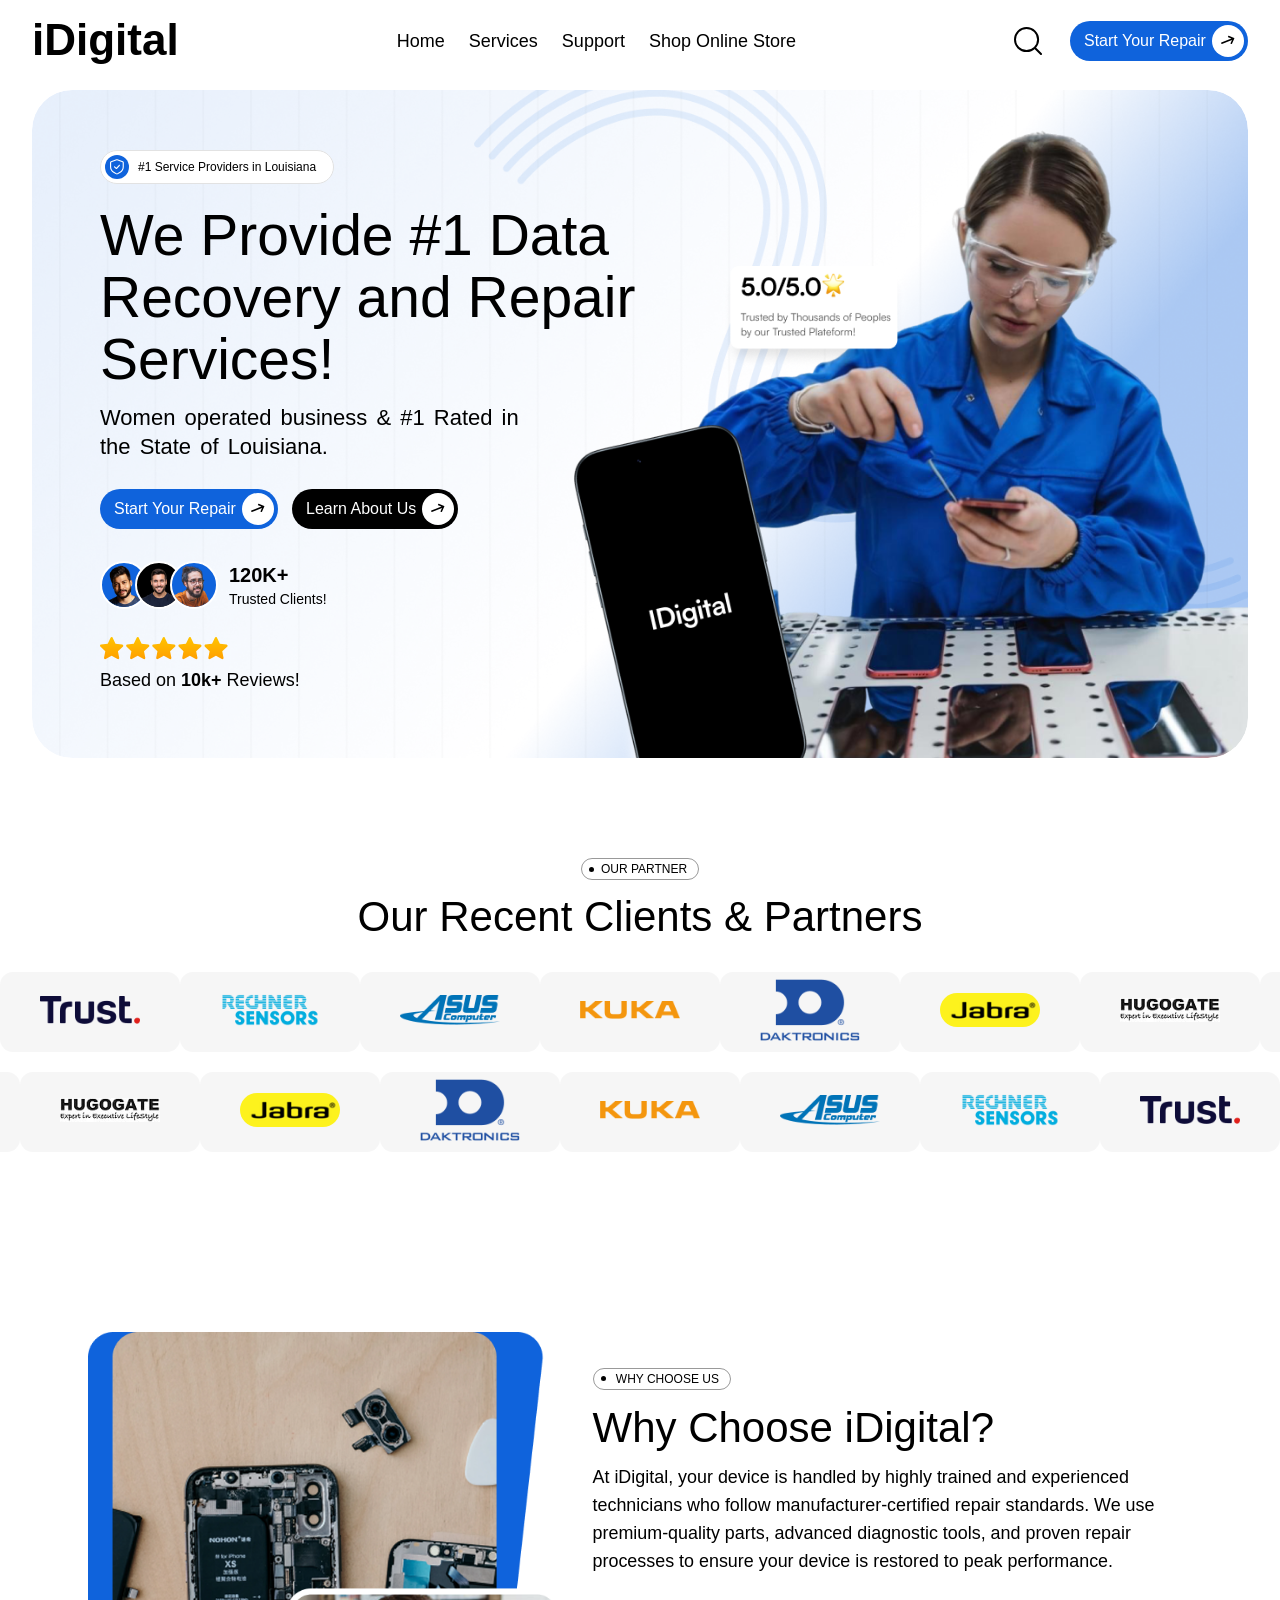
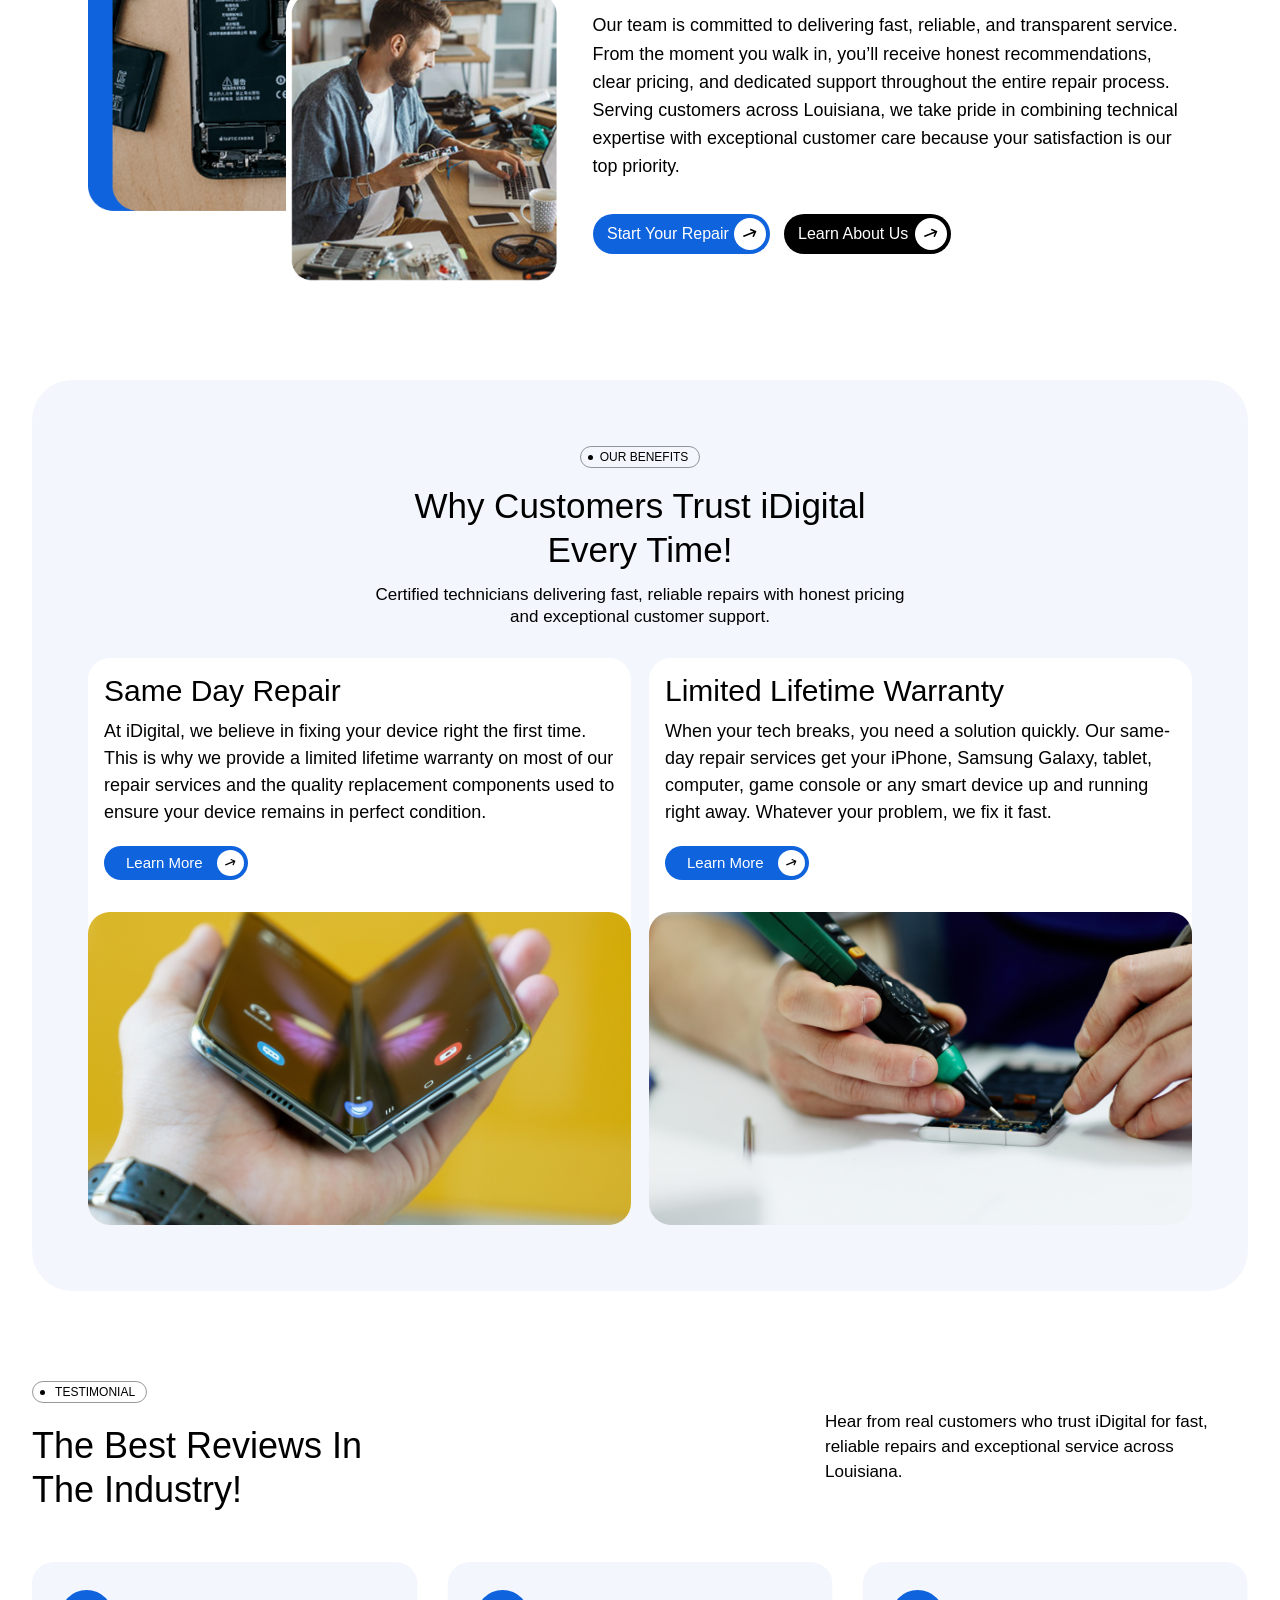
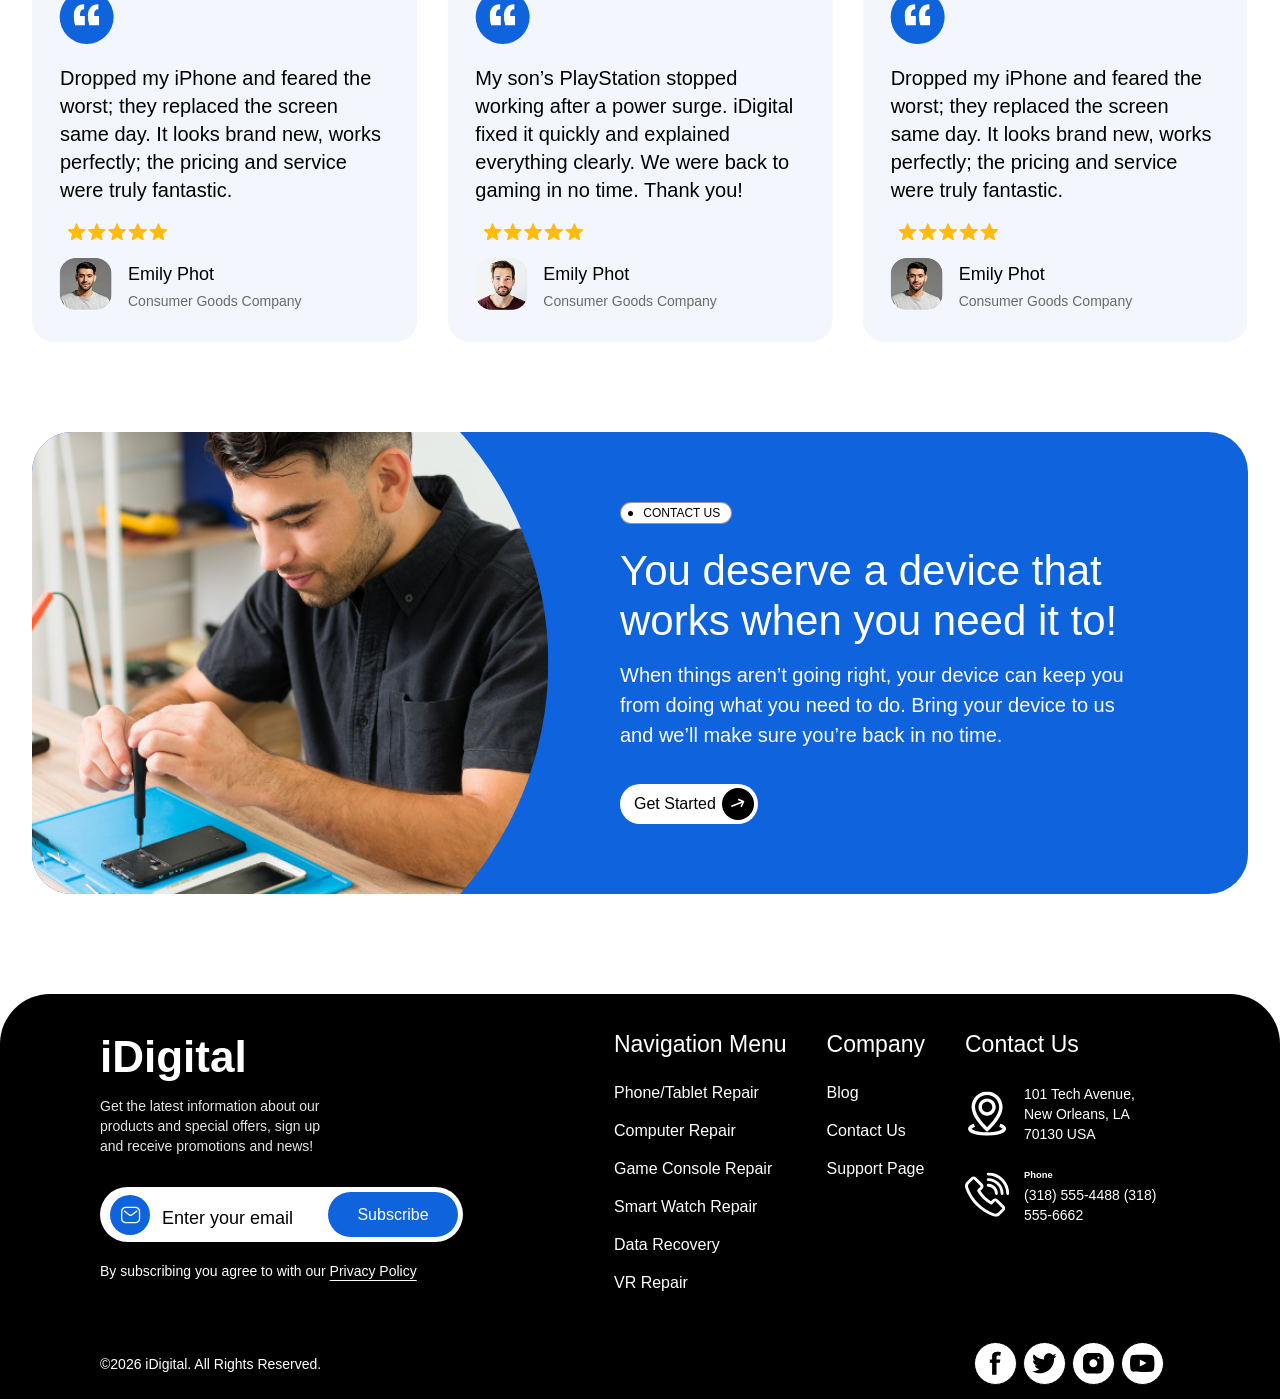
==== commit 95b221e8: "Changes Done" ====
--- a/index.html
+++ b/index.html
@@ -1131,7 +1131,8 @@
               repairs and exceptional service across Louisiana.
             </div>
           </div>
-          <div class="testimnial-cards-main-container swiper mySwiper">
+          <div
+            class="testimnial-cards-main-container swiper mySwiper testimonial-slider-unique">
             <div class="testimonial-cards-container swiper-wrapper">
               <!-- Testimonial Card No. 1  -->
 
@@ -1739,7 +1740,7 @@
     <script src="https://cdn.jsdelivr.net/npm/swiper@11/swiper-bundle.min.js"></script>
 
     <script src="assets/js/hamburger.js"></script>
-    <script src="assets/js/partner.js"></script>
+    <!-- <script src="assets/js/partner.js"></script> -->
     <script src="assets/js/testimonial.js"></script>
     <script>
       const heroElement = document.querySelector(".hero-version");
--- a/assets/css/style.css
+++ b/assets/css/style.css
@@ -168,7 +168,7 @@
                         font-family: var(--ff-clash);
                         font-weight: 500;
                         padding: 20px 0 13px;
-                        transition: all .3s ease;
+                        transition: all 2s ease;
                     }
 
                     .hero-container-desc {
@@ -178,7 +178,7 @@
                         color: var(--white);
                         max-width: 448px;
                         word-spacing: 3px;
-                        transition: all .3s ease;
+                        transition: all 2s ease;
                     }
 
                     .cta-buttons {
@@ -186,6 +186,8 @@
 
                         .cta-btn {
                             &:nth-child(1) {
+                                transition: all 2s ease;
+
                                 span {}
 
                                 .arrow-svg {
@@ -259,7 +261,7 @@
                                 line-height: 26px;
                                 font-weight: 700;
                                 font-family: var(--ff-satoshi);
-                                transition: all .3s ease;
+                                transition: all 2s ease;
                             }
 
                             .social-users-label {
@@ -268,7 +270,7 @@
                                 font-weight: 400;
                                 font-family: var(--ff-satoshi);
                                 padding-top: 2px;
-                                transition: all .3s ease;
+                                transition: all 2s ease;
                             }
                         }
                     }
@@ -311,7 +313,7 @@
                     inset: 0;
                     opacity: 0;
                     visibility: hidden;
-                    transition: all 1s ease;
+                    transition: all 2s ease;
 
                     img {
                         border-radius: 40px;
@@ -324,6 +326,7 @@
                     inset: 0;
                     opacity: 0;
                     visibility: hidden;
+                    transition: all 2s ease;
 
                     img {
                         border-radius: 40px;
@@ -403,6 +406,7 @@
                     opacity: 0;
                     visibility: hidden;
                     z-index: -2;
+                    transition: all 2s ease;
 
                     img {
                         border-radius: 40px;
@@ -415,8 +419,8 @@
                     inset: 0;
                     opacity: 0;
                     visibility: hidden;
-                    transition: all 1s ease;
                     z-index: -2;
+                    transition: all 2s ease;
 
                     img {
                         border-radius: 40px;
@@ -461,10 +465,12 @@
 
                     .digital-hero-container-head {
                         color: var(--white);
+                        transition: all 2s ease;
                     }
 
                     .hero-container-desc {
                         color: var(--white);
+                        transition: all 2s ease;
                     }
 
                     .cta-buttons {
@@ -519,10 +525,12 @@
                         .social-users-trust-stack {
                             .users-counter {
                                 color: var(--white);
+                                transition: all 2s ease;
                             }
 
                             .social-users-label {
                                 color: var(--white);
+                                transition: all 2s ease;
                             }
                         }
                     }
@@ -530,6 +538,7 @@
                     .social-ranking-badge-wrapper {
                         .social-ranking-label {
                             color: var(--white);
+                            transition: all 2s ease;
 
                             span {}
                         }
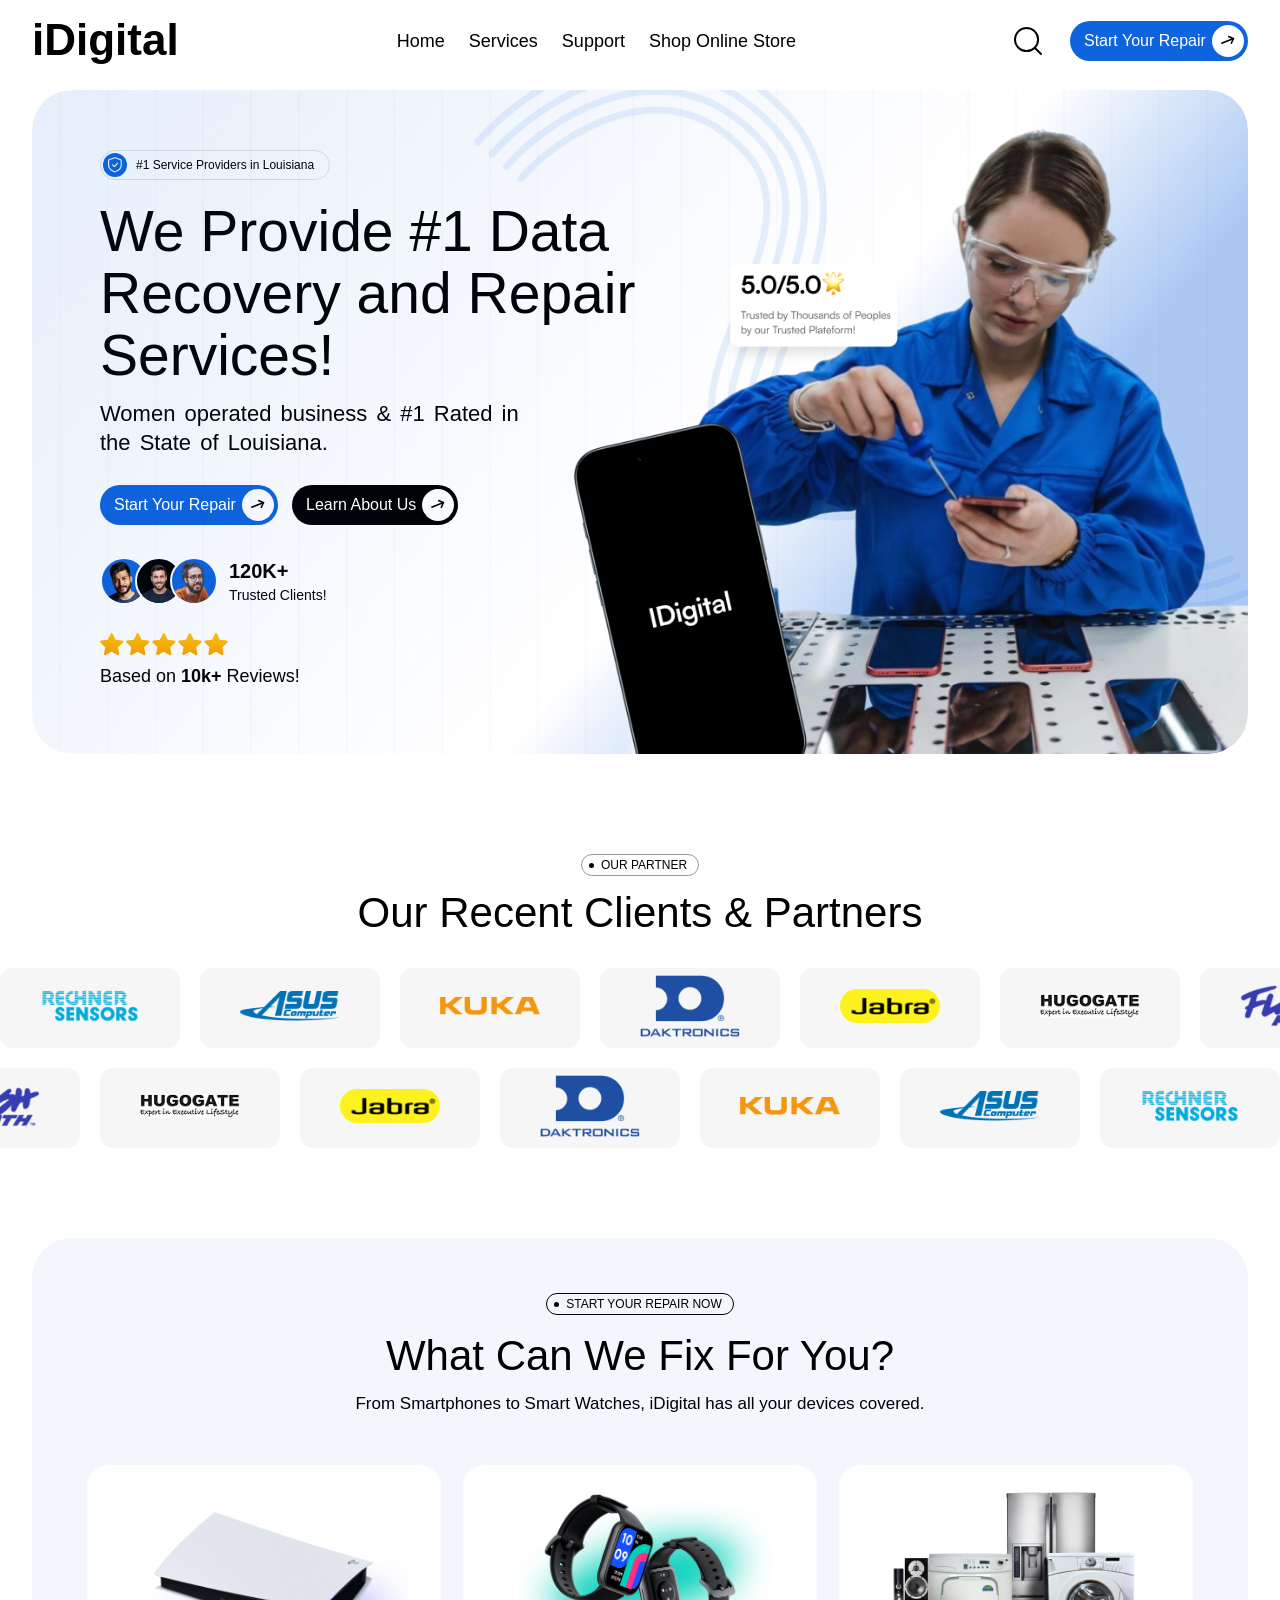
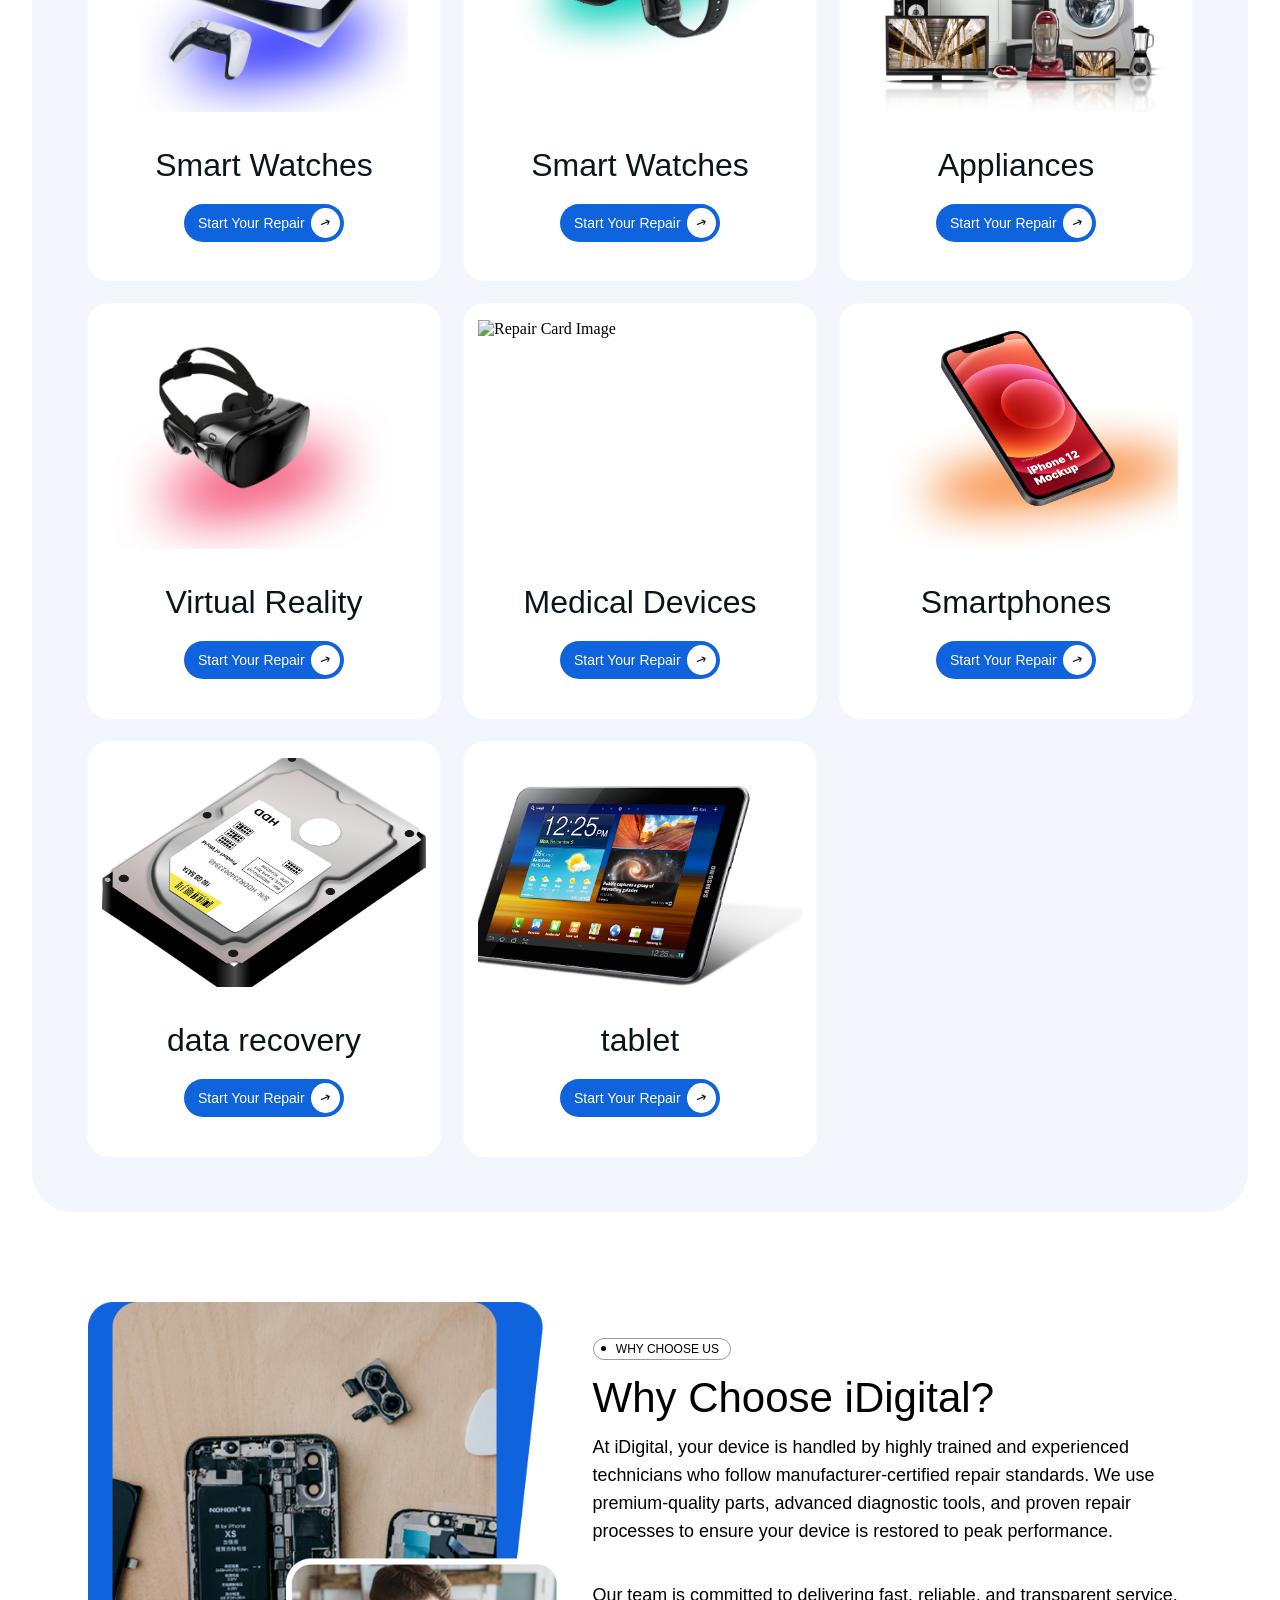
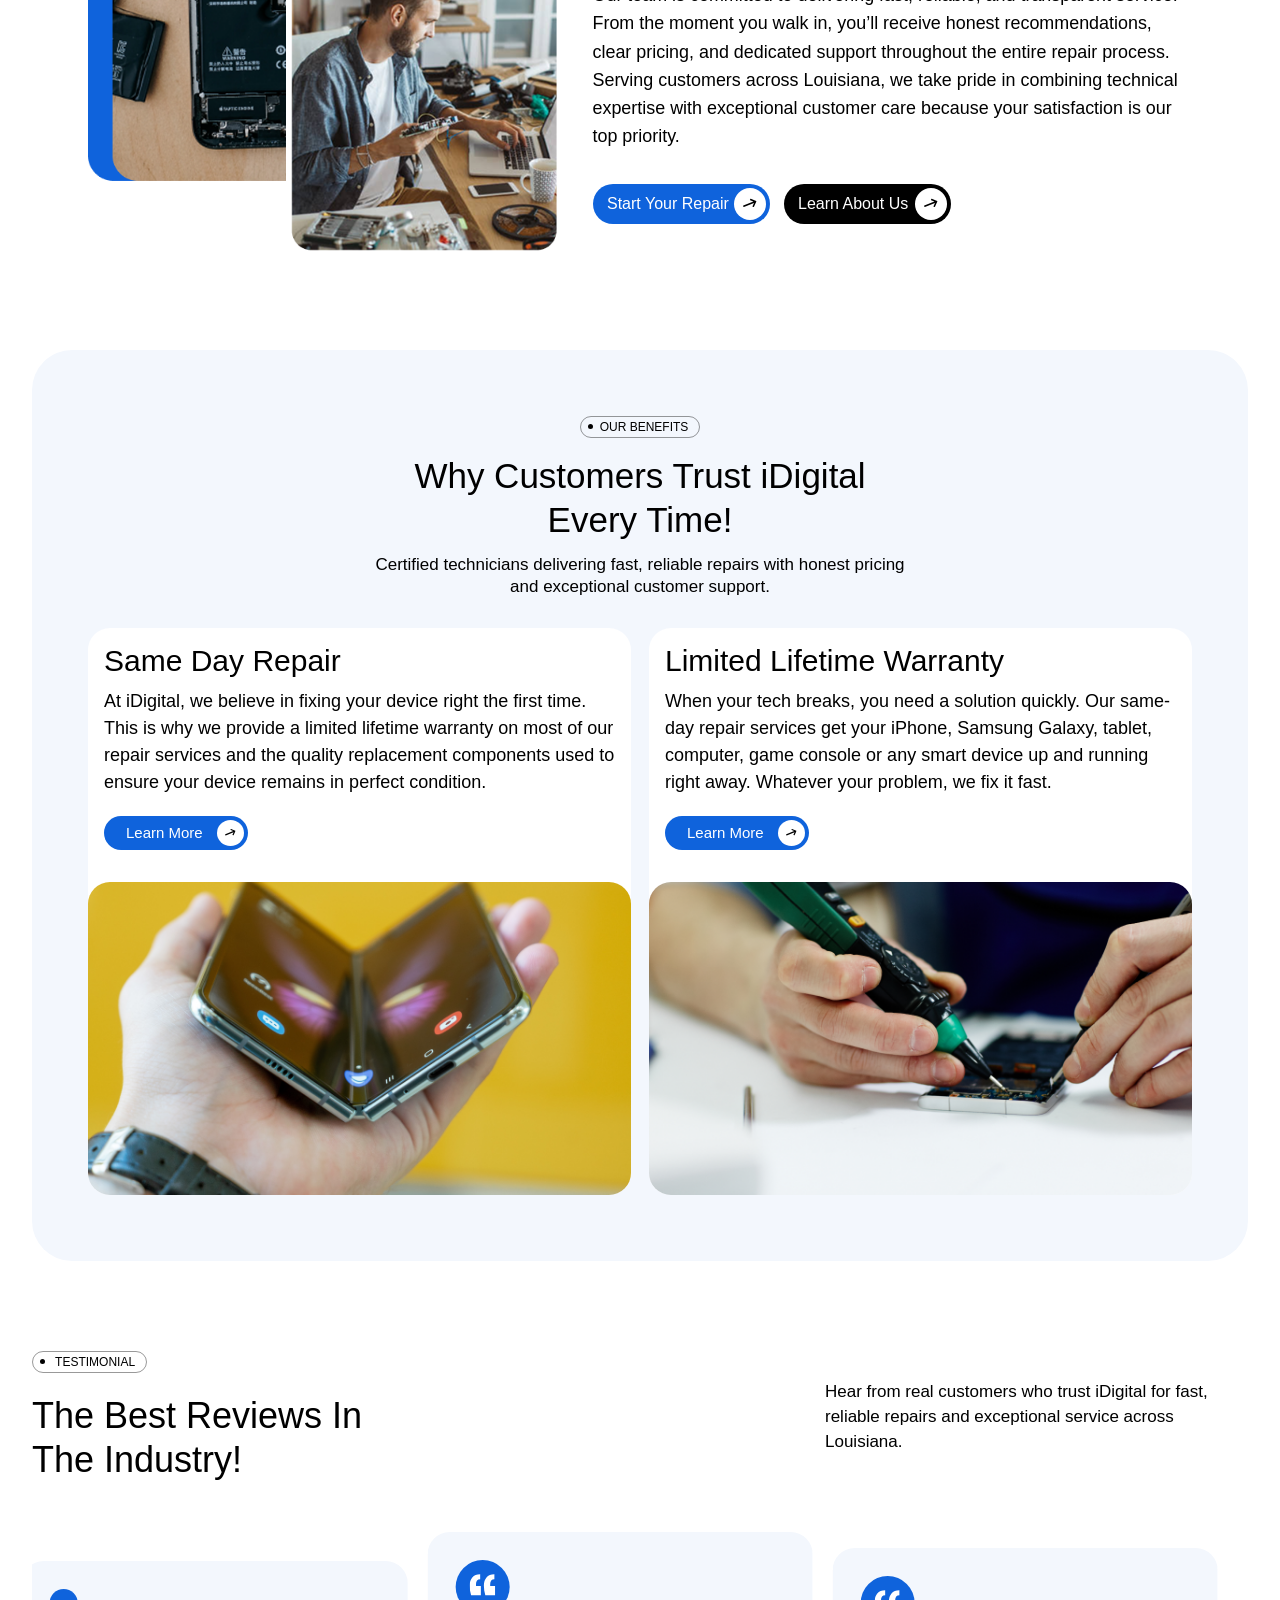
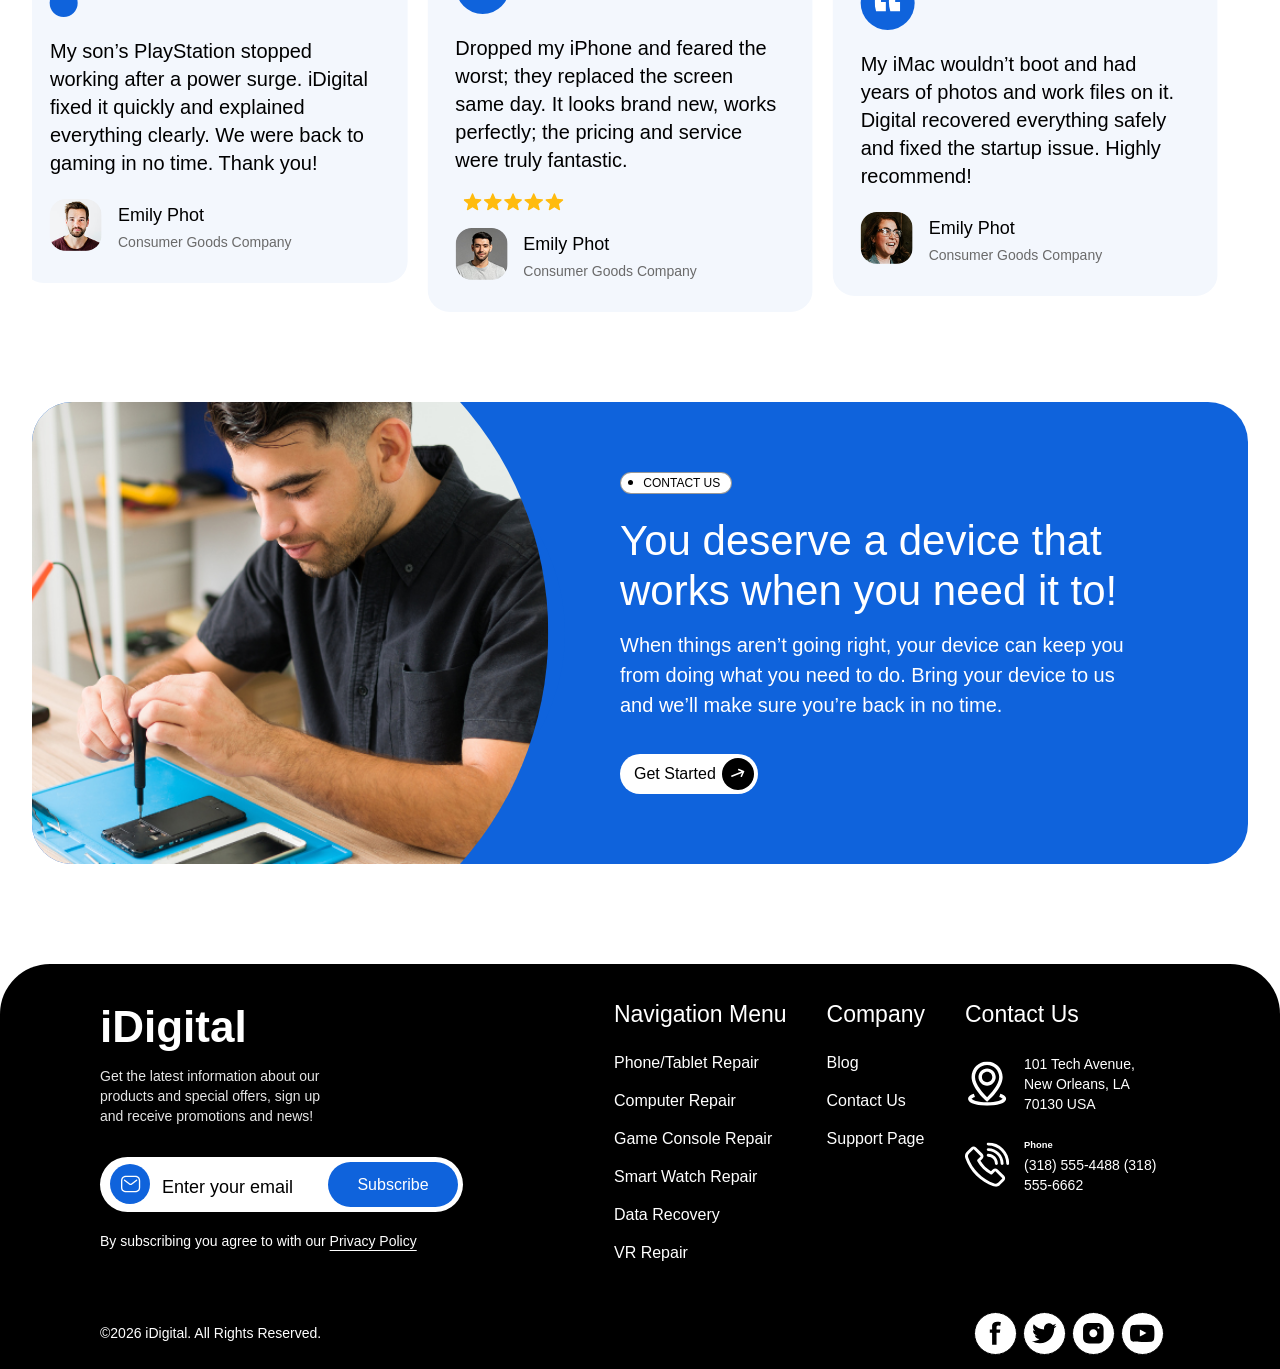
==== commit 9fddeb8f: "Code Updated" ====
--- a/index.html
+++ b/index.html
@@ -663,7 +663,7 @@
 
     <!-- START :: iDigital Repair Section 
      ----------------------------------------- -->
-    <section class="repair-section" style="display: none">
+    <section class="repair-section">
       <div class="container">
         <div class="repair-container">
           <p class="title-label">START YOUR REPAIR NOW</p>
@@ -1158,30 +1158,7 @@
                     startup issue. Highly recommend!
                   </div>
 
-                  <div class="testimonial-ranking-badge">
-                    <svg
-                      xmlns="http://www.w3.org/2000/svg"
-                      width="162"
-                      height="28"
-                      viewBox="0 0 162 28"
-                      fill="none">
-                      <path
-                        d="M14.3584 22.5439L6.69545 27.1932C6.51626 27.302 6.3088 27.3556 6.09918 27.3471C5.88955 27.3386 5.68711 27.2685 5.51733 27.1456C5.34754 27.0226 5.218 26.8524 5.14498 26.6561C5.07197 26.4599 5.05875 26.2466 5.10698 26.0429L7.17199 17.3345L0.369945 11.501C0.210946 11.3646 0.0959471 11.1842 0.0394106 10.9827C-0.017126 10.7812 -0.0126767 10.5675 0.052199 10.3685C0.117075 10.1695 0.23948 9.99409 0.404024 9.86431C0.568568 9.73452 0.767904 9.65617 0.976967 9.6391L9.91635 8.90762L13.3769 0.651965C13.4578 0.458848 13.5942 0.293912 13.7688 0.177904C13.9435 0.061897 14.1486 0 14.3584 0C14.5682 0 14.7733 0.061897 14.9479 0.177904C15.1226 0.293912 15.2589 0.458848 15.3398 0.651965L18.8004 8.90762L27.7398 9.6391C27.9487 9.65642 28.1479 9.73495 28.3122 9.86483C28.4766 9.99471 28.5988 10.1701 28.6635 10.3691C28.7282 10.568 28.7325 10.7816 28.6759 10.983C28.6193 11.1844 28.5043 11.3646 28.3454 11.501L21.5448 17.3345L23.6098 26.0429C23.658 26.2466 23.6448 26.4599 23.5718 26.6561C23.4988 26.8524 23.3692 27.0226 23.1994 27.1456C23.0297 27.2685 22.8272 27.3386 22.6176 27.3471C22.408 27.3556 22.2005 27.302 22.0213 27.1932L14.3584 22.5439Z"
-                        fill="#FFBB0E" />
-                      <path
-                        d="M47.1759 22.5439L39.5129 27.1932C39.3337 27.302 39.1263 27.3556 38.9167 27.3471C38.707 27.3386 38.5046 27.2685 38.3348 27.1456C38.165 27.0226 38.0355 26.8524 37.9625 26.6561C37.8895 26.4599 37.8762 26.2466 37.9245 26.0429L39.9895 17.3345L33.1874 11.501C33.0284 11.3646 32.9134 11.1842 32.8569 10.9827C32.8004 10.7812 32.8048 10.5675 32.8697 10.3685C32.9346 10.1695 33.057 9.99409 33.2215 9.86431C33.3861 9.73452 33.5854 9.65617 33.7945 9.6391L42.7338 8.90762L46.1944 0.651965C46.2753 0.458848 46.4117 0.293912 46.5863 0.177904C46.7609 0.061897 46.9661 0 47.1759 0C47.3857 0 47.5908 0.061897 47.7654 0.177904C47.9401 0.293912 48.0764 0.458848 48.1573 0.651965L51.6179 8.90762L60.5573 9.6391C60.7662 9.65642 60.9654 9.73495 61.1297 9.86483C61.2941 9.99471 61.4163 10.1701 61.481 10.3691C61.5457 10.568 61.55 10.7816 61.4934 10.983C61.4368 11.1844 61.3218 11.3646 61.1629 11.501L54.3623 17.3345L56.4273 26.0429C56.4755 26.2466 56.4623 26.4599 56.3893 26.6561C56.3163 26.8524 56.1867 27.0226 56.0169 27.1456C55.8471 27.2685 55.6447 27.3386 55.4351 27.3471C55.2254 27.3556 55.018 27.302 54.8388 27.1932L47.1759 22.5439Z"
-                        fill="#FFBB0E" />
-                      <path
-                        d="M79.9933 22.5439L72.3304 27.1932C72.1512 27.302 71.9438 27.3556 71.7341 27.3471C71.5245 27.3386 71.3221 27.2685 71.1523 27.1456C70.9825 27.0226 70.853 26.8524 70.7799 26.6561C70.7069 26.4599 70.6937 26.2466 70.7419 26.0429L72.807 17.3345L66.0049 11.501C65.8459 11.3646 65.7309 11.1842 65.6744 10.9827C65.6178 10.7812 65.6223 10.5675 65.6872 10.3685C65.752 10.1695 65.8744 9.99409 66.039 9.86431C66.2035 9.73452 66.4029 9.65617 66.6119 9.6391L75.5513 8.90762L79.0119 0.651965C79.0928 0.458848 79.2291 0.293912 79.4038 0.177904C79.5784 0.061897 79.7835 0 79.9933 0C80.2032 0 80.4083 0.061897 80.5829 0.177904C80.7575 0.293912 80.8939 0.458848 80.9748 0.651965L84.4354 8.90762L93.3748 9.6391C93.5837 9.65642 93.7829 9.73495 93.9472 9.86483C94.1115 9.99471 94.2338 10.1701 94.2985 10.3691C94.3632 10.568 94.3675 10.7816 94.3109 10.983C94.2543 11.1844 94.1393 11.3646 93.9804 11.501L87.1797 17.3345L89.2447 26.0429C89.293 26.2466 89.2798 26.4599 89.2067 26.6561C89.1337 26.8524 89.0042 27.0226 88.8344 27.1456C88.6646 27.2685 88.4622 27.3386 88.2526 27.3471C88.0429 27.3556 87.8355 27.302 87.6563 27.1932L79.9933 22.5439Z"
-                        fill="#FFBB0E" />
-                      <path
-                        d="M113.495 22.5439L105.467 27.1932C105.279 27.302 105.062 27.3556 104.842 27.3471C104.623 27.3386 104.411 27.2685 104.233 27.1456C104.055 27.0226 103.919 26.8524 103.843 26.6561C103.766 26.4599 103.752 26.2466 103.803 26.0429L105.966 17.3345L98.8402 11.501C98.6736 11.3646 98.5531 11.1842 98.4939 10.9827C98.4346 10.7812 98.4393 10.5675 98.5073 10.3685C98.5752 10.1695 98.7035 9.99409 98.8759 9.86431C99.0482 9.73452 99.2571 9.65617 99.4761 9.6391L108.841 8.90762L112.467 0.651965C112.551 0.458848 112.694 0.293912 112.877 0.177904C113.06 0.061897 113.275 0 113.495 0C113.715 0 113.929 0.061897 114.112 0.177904C114.295 0.293912 114.438 0.458848 114.523 0.651965L118.148 8.90762L127.513 9.6391C127.732 9.65642 127.941 9.73495 128.113 9.86483C128.285 9.99471 128.413 10.1701 128.481 10.3691C128.549 10.568 128.553 10.7816 128.494 10.983C128.435 11.1844 128.314 11.3646 128.148 11.501L121.023 17.3345L123.187 26.0429C123.237 26.2466 123.223 26.4599 123.147 26.6561C123.07 26.8524 122.935 27.0226 122.757 27.1456C122.579 27.2685 122.367 27.3386 122.147 27.3471C121.928 27.3556 121.71 27.302 121.523 27.1932L113.495 22.5439Z"
-                        fill="#FFBB0E" />
-                      <path
-                        d="M146.996 22.5439L139.333 27.1932C139.154 27.302 138.947 27.3556 138.737 27.3471C138.527 27.3386 138.325 27.2685 138.155 27.1456C137.985 27.0226 137.856 26.8524 137.783 26.6561C137.71 26.4599 137.696 26.2466 137.745 26.0429L139.81 17.3345L133.008 11.501C132.849 11.3646 132.734 11.1842 132.677 10.9827C132.621 10.7812 132.625 10.5675 132.69 10.3685C132.755 10.1695 132.877 9.99409 133.042 9.86431C133.206 9.73452 133.406 9.65617 133.615 9.6391L142.554 8.90762L146.015 0.651965C146.096 0.458848 146.232 0.293912 146.407 0.177904C146.581 0.061897 146.786 0 146.996 0C147.206 0 147.411 0.061897 147.586 0.177904C147.76 0.293912 147.897 0.458848 147.978 0.651965L151.438 8.90762L160.378 9.6391C160.586 9.65642 160.786 9.73495 160.95 9.86483C161.114 9.99471 161.236 10.1701 161.301 10.3691C161.366 10.568 161.37 10.7816 161.314 10.983C161.257 11.1844 161.142 11.3646 160.983 11.501L154.182 17.3345L156.247 26.0429C156.296 26.2466 156.283 26.4599 156.209 26.6561C156.136 26.8524 156.007 27.0226 155.837 27.1456C155.667 27.2685 155.465 27.3386 155.255 27.3471C155.046 27.3556 154.838 27.302 154.659 27.1932L146.996 22.5439Z"
-                        fill="#FFBB0E" />
-                    </svg>
-                  </div>
+                  <div class="testimonial-ranking-badge"> </div>
 
                   <!-- testimonial Profile Wrppaer  -->
                   <div class="testi-profile-wrapper">
@@ -1222,30 +1199,7 @@
                     pricing and service were truly fantastic.
                   </div>
 
-                  <div class="testimonial-ranking-badge">
-                    <svg
-                      xmlns="http://www.w3.org/2000/svg"
-                      width="162"
-                      height="28"
-                      viewBox="0 0 162 28"
-                      fill="none">
-                      <path
-                        d="M14.3584 22.5439L6.69545 27.1932C6.51626 27.302 6.3088 27.3556 6.09918 27.3471C5.88955 27.3386 5.68711 27.2685 5.51733 27.1456C5.34754 27.0226 5.218 26.8524 5.14498 26.6561C5.07197 26.4599 5.05875 26.2466 5.10698 26.0429L7.17199 17.3345L0.369945 11.501C0.210946 11.3646 0.0959471 11.1842 0.0394106 10.9827C-0.017126 10.7812 -0.0126767 10.5675 0.052199 10.3685C0.117075 10.1695 0.23948 9.99409 0.404024 9.86431C0.568568 9.73452 0.767904 9.65617 0.976967 9.6391L9.91635 8.90762L13.3769 0.651965C13.4578 0.458848 13.5942 0.293912 13.7688 0.177904C13.9435 0.061897 14.1486 0 14.3584 0C14.5682 0 14.7733 0.061897 14.9479 0.177904C15.1226 0.293912 15.2589 0.458848 15.3398 0.651965L18.8004 8.90762L27.7398 9.6391C27.9487 9.65642 28.1479 9.73495 28.3122 9.86483C28.4766 9.99471 28.5988 10.1701 28.6635 10.3691C28.7282 10.568 28.7325 10.7816 28.6759 10.983C28.6193 11.1844 28.5043 11.3646 28.3454 11.501L21.5448 17.3345L23.6098 26.0429C23.658 26.2466 23.6448 26.4599 23.5718 26.6561C23.4988 26.8524 23.3692 27.0226 23.1994 27.1456C23.0297 27.2685 22.8272 27.3386 22.6176 27.3471C22.408 27.3556 22.2005 27.302 22.0213 27.1932L14.3584 22.5439Z"
-                        fill="#FFBB0E" />
-                      <path
-                        d="M47.1759 22.5439L39.5129 27.1932C39.3337 27.302 39.1263 27.3556 38.9167 27.3471C38.707 27.3386 38.5046 27.2685 38.3348 27.1456C38.165 27.0226 38.0355 26.8524 37.9625 26.6561C37.8895 26.4599 37.8762 26.2466 37.9245 26.0429L39.9895 17.3345L33.1874 11.501C33.0284 11.3646 32.9134 11.1842 32.8569 10.9827C32.8004 10.7812 32.8048 10.5675 32.8697 10.3685C32.9346 10.1695 33.057 9.99409 33.2215 9.86431C33.3861 9.73452 33.5854 9.65617 33.7945 9.6391L42.7338 8.90762L46.1944 0.651965C46.2753 0.458848 46.4117 0.293912 46.5863 0.177904C46.7609 0.061897 46.9661 0 47.1759 0C47.3857 0 47.5908 0.061897 47.7654 0.177904C47.9401 0.293912 48.0764 0.458848 48.1573 0.651965L51.6179 8.90762L60.5573 9.6391C60.7662 9.65642 60.9654 9.73495 61.1297 9.86483C61.2941 9.99471 61.4163 10.1701 61.481 10.3691C61.5457 10.568 61.55 10.7816 61.4934 10.983C61.4368 11.1844 61.3218 11.3646 61.1629 11.501L54.3623 17.3345L56.4273 26.0429C56.4755 26.2466 56.4623 26.4599 56.3893 26.6561C56.3163 26.8524 56.1867 27.0226 56.0169 27.1456C55.8471 27.2685 55.6447 27.3386 55.4351 27.3471C55.2254 27.3556 55.018 27.302 54.8388 27.1932L47.1759 22.5439Z"
-                        fill="#FFBB0E" />
-                      <path
-                        d="M79.9933 22.5439L72.3304 27.1932C72.1512 27.302 71.9438 27.3556 71.7341 27.3471C71.5245 27.3386 71.3221 27.2685 71.1523 27.1456C70.9825 27.0226 70.853 26.8524 70.7799 26.6561C70.7069 26.4599 70.6937 26.2466 70.7419 26.0429L72.807 17.3345L66.0049 11.501C65.8459 11.3646 65.7309 11.1842 65.6744 10.9827C65.6178 10.7812 65.6223 10.5675 65.6872 10.3685C65.752 10.1695 65.8744 9.99409 66.039 9.86431C66.2035 9.73452 66.4029 9.65617 66.6119 9.6391L75.5513 8.90762L79.0119 0.651965C79.0928 0.458848 79.2291 0.293912 79.4038 0.177904C79.5784 0.061897 79.7835 0 79.9933 0C80.2032 0 80.4083 0.061897 80.5829 0.177904C80.7575 0.293912 80.8939 0.458848 80.9748 0.651965L84.4354 8.90762L93.3748 9.6391C93.5837 9.65642 93.7829 9.73495 93.9472 9.86483C94.1115 9.99471 94.2338 10.1701 94.2985 10.3691C94.3632 10.568 94.3675 10.7816 94.3109 10.983C94.2543 11.1844 94.1393 11.3646 93.9804 11.501L87.1797 17.3345L89.2447 26.0429C89.293 26.2466 89.2798 26.4599 89.2067 26.6561C89.1337 26.8524 89.0042 27.0226 88.8344 27.1456C88.6646 27.2685 88.4622 27.3386 88.2526 27.3471C88.0429 27.3556 87.8355 27.302 87.6563 27.1932L79.9933 22.5439Z"
-                        fill="#FFBB0E" />
-                      <path
-                        d="M113.495 22.5439L105.467 27.1932C105.279 27.302 105.062 27.3556 104.842 27.3471C104.623 27.3386 104.411 27.2685 104.233 27.1456C104.055 27.0226 103.919 26.8524 103.843 26.6561C103.766 26.4599 103.752 26.2466 103.803 26.0429L105.966 17.3345L98.8402 11.501C98.6736 11.3646 98.5531 11.1842 98.4939 10.9827C98.4346 10.7812 98.4393 10.5675 98.5073 10.3685C98.5752 10.1695 98.7035 9.99409 98.8759 9.86431C99.0482 9.73452 99.2571 9.65617 99.4761 9.6391L108.841 8.90762L112.467 0.651965C112.551 0.458848 112.694 0.293912 112.877 0.177904C113.06 0.061897 113.275 0 113.495 0C113.715 0 113.929 0.061897 114.112 0.177904C114.295 0.293912 114.438 0.458848 114.523 0.651965L118.148 8.90762L127.513 9.6391C127.732 9.65642 127.941 9.73495 128.113 9.86483C128.285 9.99471 128.413 10.1701 128.481 10.3691C128.549 10.568 128.553 10.7816 128.494 10.983C128.435 11.1844 128.314 11.3646 128.148 11.501L121.023 17.3345L123.187 26.0429C123.237 26.2466 123.223 26.4599 123.147 26.6561C123.07 26.8524 122.935 27.0226 122.757 27.1456C122.579 27.2685 122.367 27.3386 122.147 27.3471C121.928 27.3556 121.71 27.302 121.523 27.1932L113.495 22.5439Z"
-                        fill="#FFBB0E" />
-                      <path
-                        d="M146.996 22.5439L139.333 27.1932C139.154 27.302 138.947 27.3556 138.737 27.3471C138.527 27.3386 138.325 27.2685 138.155 27.1456C137.985 27.0226 137.856 26.8524 137.783 26.6561C137.71 26.4599 137.696 26.2466 137.745 26.0429L139.81 17.3345L133.008 11.501C132.849 11.3646 132.734 11.1842 132.677 10.9827C132.621 10.7812 132.625 10.5675 132.69 10.3685C132.755 10.1695 132.877 9.99409 133.042 9.86431C133.206 9.73452 133.406 9.65617 133.615 9.6391L142.554 8.90762L146.015 0.651965C146.096 0.458848 146.232 0.293912 146.407 0.177904C146.581 0.061897 146.786 0 146.996 0C147.206 0 147.411 0.061897 147.586 0.177904C147.76 0.293912 147.897 0.458848 147.978 0.651965L151.438 8.90762L160.378 9.6391C160.586 9.65642 160.786 9.73495 160.95 9.86483C161.114 9.99471 161.236 10.1701 161.301 10.3691C161.366 10.568 161.37 10.7816 161.314 10.983C161.257 11.1844 161.142 11.3646 160.983 11.501L154.182 17.3345L156.247 26.0429C156.296 26.2466 156.283 26.4599 156.209 26.6561C156.136 26.8524 156.007 27.0226 155.837 27.1456C155.667 27.2685 155.465 27.3386 155.255 27.3471C155.046 27.3556 154.838 27.302 154.659 27.1932L146.996 22.5439Z"
-                        fill="#FFBB0E" />
-                    </svg>
-                  </div>
+                  <div class="testimonial-ranking-badge"> </div>
 
                   <!-- testimonial Profile Wrppaer  -->
                   <div class="testi-profile-wrapper">
@@ -1267,18 +1221,7 @@
               <div class="swiper-slide">
                 <div class="testimonial-user-card">
                   <!-- Quote Icon  -->
-                  <div class="quote-icon">
-                    <svg
-                      xmlns="http://www.w3.org/2000/svg"
-                      width="39"
-                      height="32"
-                      viewBox="0 0 39 32"
-                      fill="none">
-                      <path
-                        d="M38.0891 31.522H23.4588C22.0294 26.8044 21.3147 21.9153 21.3147 16.8546C21.3147 11.7082 22.618 7.63389 25.2246 4.6318C27.9152 1.54393 31.867 0 37.0801 0V7.20503C32.876 7.20503 30.774 9.82114 30.774 15.0534V17.4979H38.0891V31.522ZM16.7743 31.522H2.14409C0.714696 26.8044 0 21.9153 0 16.8546C0 11.7082 1.30327 7.63389 3.90981 4.6318C6.60042 1.54393 10.5523 0 15.7653 0V7.20503C11.5613 7.20503 9.45921 9.82114 9.45921 15.0534V17.4979H16.7743V31.522Z"
-                        fill="white" />
-                    </svg>
-                  </div>
+                  <div class="quote-icon"> </div>
 
                   <div class="user-comment">
                     My son’s PlayStation stopped working after a power surge.
@@ -1286,30 +1229,7 @@
                     We were back to gaming in no time. Thank you!
                   </div>
 
-                  <div class="testimonial-ranking-badge">
-                    <svg
-                      xmlns="http://www.w3.org/2000/svg"
-                      width="162"
-                      height="28"
-                      viewBox="0 0 162 28"
-                      fill="none">
-                      <path
-                        d="M14.3584 22.5439L6.69545 27.1932C6.51626 27.302 6.3088 27.3556 6.09918 27.3471C5.88955 27.3386 5.68711 27.2685 5.51733 27.1456C5.34754 27.0226 5.218 26.8524 5.14498 26.6561C5.07197 26.4599 5.05875 26.2466 5.10698 26.0429L7.17199 17.3345L0.369945 11.501C0.210946 11.3646 0.0959471 11.1842 0.0394106 10.9827C-0.017126 10.7812 -0.0126767 10.5675 0.052199 10.3685C0.117075 10.1695 0.23948 9.99409 0.404024 9.86431C0.568568 9.73452 0.767904 9.65617 0.976967 9.6391L9.91635 8.90762L13.3769 0.651965C13.4578 0.458848 13.5942 0.293912 13.7688 0.177904C13.9435 0.061897 14.1486 0 14.3584 0C14.5682 0 14.7733 0.061897 14.9479 0.177904C15.1226 0.293912 15.2589 0.458848 15.3398 0.651965L18.8004 8.90762L27.7398 9.6391C27.9487 9.65642 28.1479 9.73495 28.3122 9.86483C28.4766 9.99471 28.5988 10.1701 28.6635 10.3691C28.7282 10.568 28.7325 10.7816 28.6759 10.983C28.6193 11.1844 28.5043 11.3646 28.3454 11.501L21.5448 17.3345L23.6098 26.0429C23.658 26.2466 23.6448 26.4599 23.5718 26.6561C23.4988 26.8524 23.3692 27.0226 23.1994 27.1456C23.0297 27.2685 22.8272 27.3386 22.6176 27.3471C22.408 27.3556 22.2005 27.302 22.0213 27.1932L14.3584 22.5439Z"
-                        fill="#FFBB0E" />
-                      <path
-                        d="M47.1759 22.5439L39.5129 27.1932C39.3337 27.302 39.1263 27.3556 38.9167 27.3471C38.707 27.3386 38.5046 27.2685 38.3348 27.1456C38.165 27.0226 38.0355 26.8524 37.9625 26.6561C37.8895 26.4599 37.8762 26.2466 37.9245 26.0429L39.9895 17.3345L33.1874 11.501C33.0284 11.3646 32.9134 11.1842 32.8569 10.9827C32.8004 10.7812 32.8048 10.5675 32.8697 10.3685C32.9346 10.1695 33.057 9.99409 33.2215 9.86431C33.3861 9.73452 33.5854 9.65617 33.7945 9.6391L42.7338 8.90762L46.1944 0.651965C46.2753 0.458848 46.4117 0.293912 46.5863 0.177904C46.7609 0.061897 46.9661 0 47.1759 0C47.3857 0 47.5908 0.061897 47.7654 0.177904C47.9401 0.293912 48.0764 0.458848 48.1573 0.651965L51.6179 8.90762L60.5573 9.6391C60.7662 9.65642 60.9654 9.73495 61.1297 9.86483C61.2941 9.99471 61.4163 10.1701 61.481 10.3691C61.5457 10.568 61.55 10.7816 61.4934 10.983C61.4368 11.1844 61.3218 11.3646 61.1629 11.501L54.3623 17.3345L56.4273 26.0429C56.4755 26.2466 56.4623 26.4599 56.3893 26.6561C56.3163 26.8524 56.1867 27.0226 56.0169 27.1456C55.8471 27.2685 55.6447 27.3386 55.4351 27.3471C55.2254 27.3556 55.018 27.302 54.8388 27.1932L47.1759 22.5439Z"
-                        fill="#FFBB0E" />
-                      <path
-                        d="M79.9933 22.5439L72.3304 27.1932C72.1512 27.302 71.9438 27.3556 71.7341 27.3471C71.5245 27.3386 71.3221 27.2685 71.1523 27.1456C70.9825 27.0226 70.853 26.8524 70.7799 26.6561C70.7069 26.4599 70.6937 26.2466 70.7419 26.0429L72.807 17.3345L66.0049 11.501C65.8459 11.3646 65.7309 11.1842 65.6744 10.9827C65.6178 10.7812 65.6223 10.5675 65.6872 10.3685C65.752 10.1695 65.8744 9.99409 66.039 9.86431C66.2035 9.73452 66.4029 9.65617 66.6119 9.6391L75.5513 8.90762L79.0119 0.651965C79.0928 0.458848 79.2291 0.293912 79.4038 0.177904C79.5784 0.061897 79.7835 0 79.9933 0C80.2032 0 80.4083 0.061897 80.5829 0.177904C80.7575 0.293912 80.8939 0.458848 80.9748 0.651965L84.4354 8.90762L93.3748 9.6391C93.5837 9.65642 93.7829 9.73495 93.9472 9.86483C94.1115 9.99471 94.2338 10.1701 94.2985 10.3691C94.3632 10.568 94.3675 10.7816 94.3109 10.983C94.2543 11.1844 94.1393 11.3646 93.9804 11.501L87.1797 17.3345L89.2447 26.0429C89.293 26.2466 89.2798 26.4599 89.2067 26.6561C89.1337 26.8524 89.0042 27.0226 88.8344 27.1456C88.6646 27.2685 88.4622 27.3386 88.2526 27.3471C88.0429 27.3556 87.8355 27.302 87.6563 27.1932L79.9933 22.5439Z"
-                        fill="#FFBB0E" />
-                      <path
-                        d="M113.495 22.5439L105.467 27.1932C105.279 27.302 105.062 27.3556 104.842 27.3471C104.623 27.3386 104.411 27.2685 104.233 27.1456C104.055 27.0226 103.919 26.8524 103.843 26.6561C103.766 26.4599 103.752 26.2466 103.803 26.0429L105.966 17.3345L98.8402 11.501C98.6736 11.3646 98.5531 11.1842 98.4939 10.9827C98.4346 10.7812 98.4393 10.5675 98.5073 10.3685C98.5752 10.1695 98.7035 9.99409 98.8759 9.86431C99.0482 9.73452 99.2571 9.65617 99.4761 9.6391L108.841 8.90762L112.467 0.651965C112.551 0.458848 112.694 0.293912 112.877 0.177904C113.06 0.061897 113.275 0 113.495 0C113.715 0 113.929 0.061897 114.112 0.177904C114.295 0.293912 114.438 0.458848 114.523 0.651965L118.148 8.90762L127.513 9.6391C127.732 9.65642 127.941 9.73495 128.113 9.86483C128.285 9.99471 128.413 10.1701 128.481 10.3691C128.549 10.568 128.553 10.7816 128.494 10.983C128.435 11.1844 128.314 11.3646 128.148 11.501L121.023 17.3345L123.187 26.0429C123.237 26.2466 123.223 26.4599 123.147 26.6561C123.07 26.8524 122.935 27.0226 122.757 27.1456C122.579 27.2685 122.367 27.3386 122.147 27.3471C121.928 27.3556 121.71 27.302 121.523 27.1932L113.495 22.5439Z"
-                        fill="#FFBB0E" />
-                      <path
-                        d="M146.996 22.5439L139.333 27.1932C139.154 27.302 138.947 27.3556 138.737 27.3471C138.527 27.3386 138.325 27.2685 138.155 27.1456C137.985 27.0226 137.856 26.8524 137.783 26.6561C137.71 26.4599 137.696 26.2466 137.745 26.0429L139.81 17.3345L133.008 11.501C132.849 11.3646 132.734 11.1842 132.677 10.9827C132.621 10.7812 132.625 10.5675 132.69 10.3685C132.755 10.1695 132.877 9.99409 133.042 9.86431C133.206 9.73452 133.406 9.65617 133.615 9.6391L142.554 8.90762L146.015 0.651965C146.096 0.458848 146.232 0.293912 146.407 0.177904C146.581 0.061897 146.786 0 146.996 0C147.206 0 147.411 0.061897 147.586 0.177904C147.76 0.293912 147.897 0.458848 147.978 0.651965L151.438 8.90762L160.378 9.6391C160.586 9.65642 160.786 9.73495 160.95 9.86483C161.114 9.99471 161.236 10.1701 161.301 10.3691C161.366 10.568 161.37 10.7816 161.314 10.983C161.257 11.1844 161.142 11.3646 160.983 11.501L154.182 17.3345L156.247 26.0429C156.296 26.2466 156.283 26.4599 156.209 26.6561C156.136 26.8524 156.007 27.0226 155.837 27.1456C155.667 27.2685 155.465 27.3386 155.255 27.3471C155.046 27.3556 154.838 27.302 154.659 27.1932L146.996 22.5439Z"
-                        fill="#FFBB0E" />
-                    </svg>
-                  </div>
+                  <div class="testimonial-ranking-badge"> </div>
 
                   <!-- testimonial Profile Wrppaer  -->
                   <div class="testi-profile-wrapper">
@@ -1740,7 +1660,7 @@
     <script src="https://cdn.jsdelivr.net/npm/swiper@11/swiper-bundle.min.js"></script>
 
     <script src="assets/js/hamburger.js"></script>
-    <!-- <script src="assets/js/partner.js"></script> -->
+    <script src="assets/js/partner.js"></script>
     <script src="assets/js/testimonial.js"></script>
     <script>
       const heroElement = document.querySelector(".hero-version");
--- a/assets/css/style.css
+++ b/assets/css/style.css
@@ -132,7 +132,7 @@
                         display: flex;
                         gap: 9px;
                         align-items: center;
-                        padding: 4px;
+                        padding: 2px;
                         border: 1px solid #E2E2E2;
                         max-width: max-content;
                         border-radius: 50px;
@@ -188,7 +188,9 @@
                             &:nth-child(1) {
                                 transition: all 2s ease;
 
-                                span {}
+                                span {
+                                    transition: all .3s ease;
+                                }
 
                                 .arrow-svg {
                                     svg {
@@ -327,6 +329,7 @@
                     opacity: 0;
                     visibility: hidden;
                     transition: all 2s ease;
+                    z-index: -2;
 
                     img {
                         border-radius: 40px;
@@ -334,6 +337,14 @@
                 }
 
                 & .digital-hero-container-content {
+                    .digital-hero-container-head {
+                        transition: all 2s ease;
+                    }
+
+                    .hero-container-desc {
+                        transition: all 2s ease;
+                    }
+
                     .hero-container-desc {
                         color: var(--black);
                     }
@@ -385,7 +396,6 @@
                 .version-1-image {
                     opacity: 1;
                     visibility: visible;
-                    z-index: -2;
                 }
             }
         }
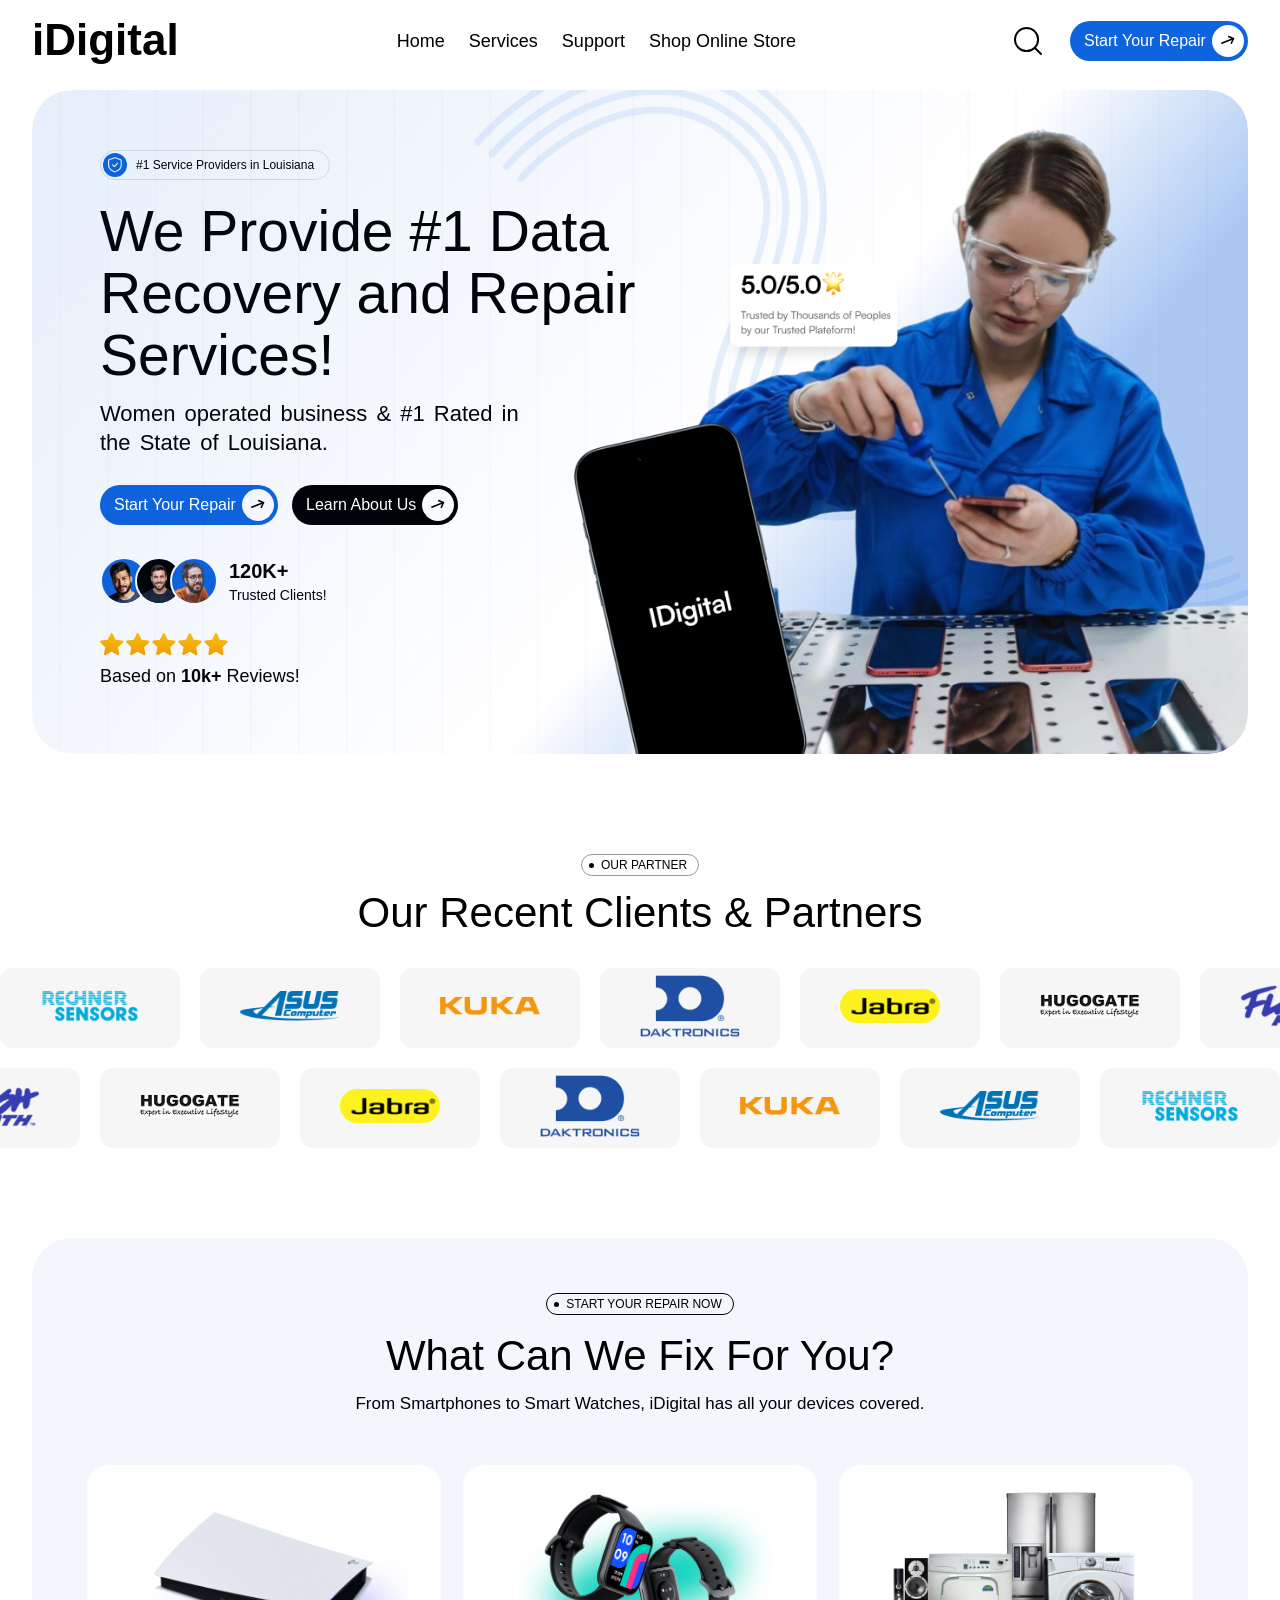
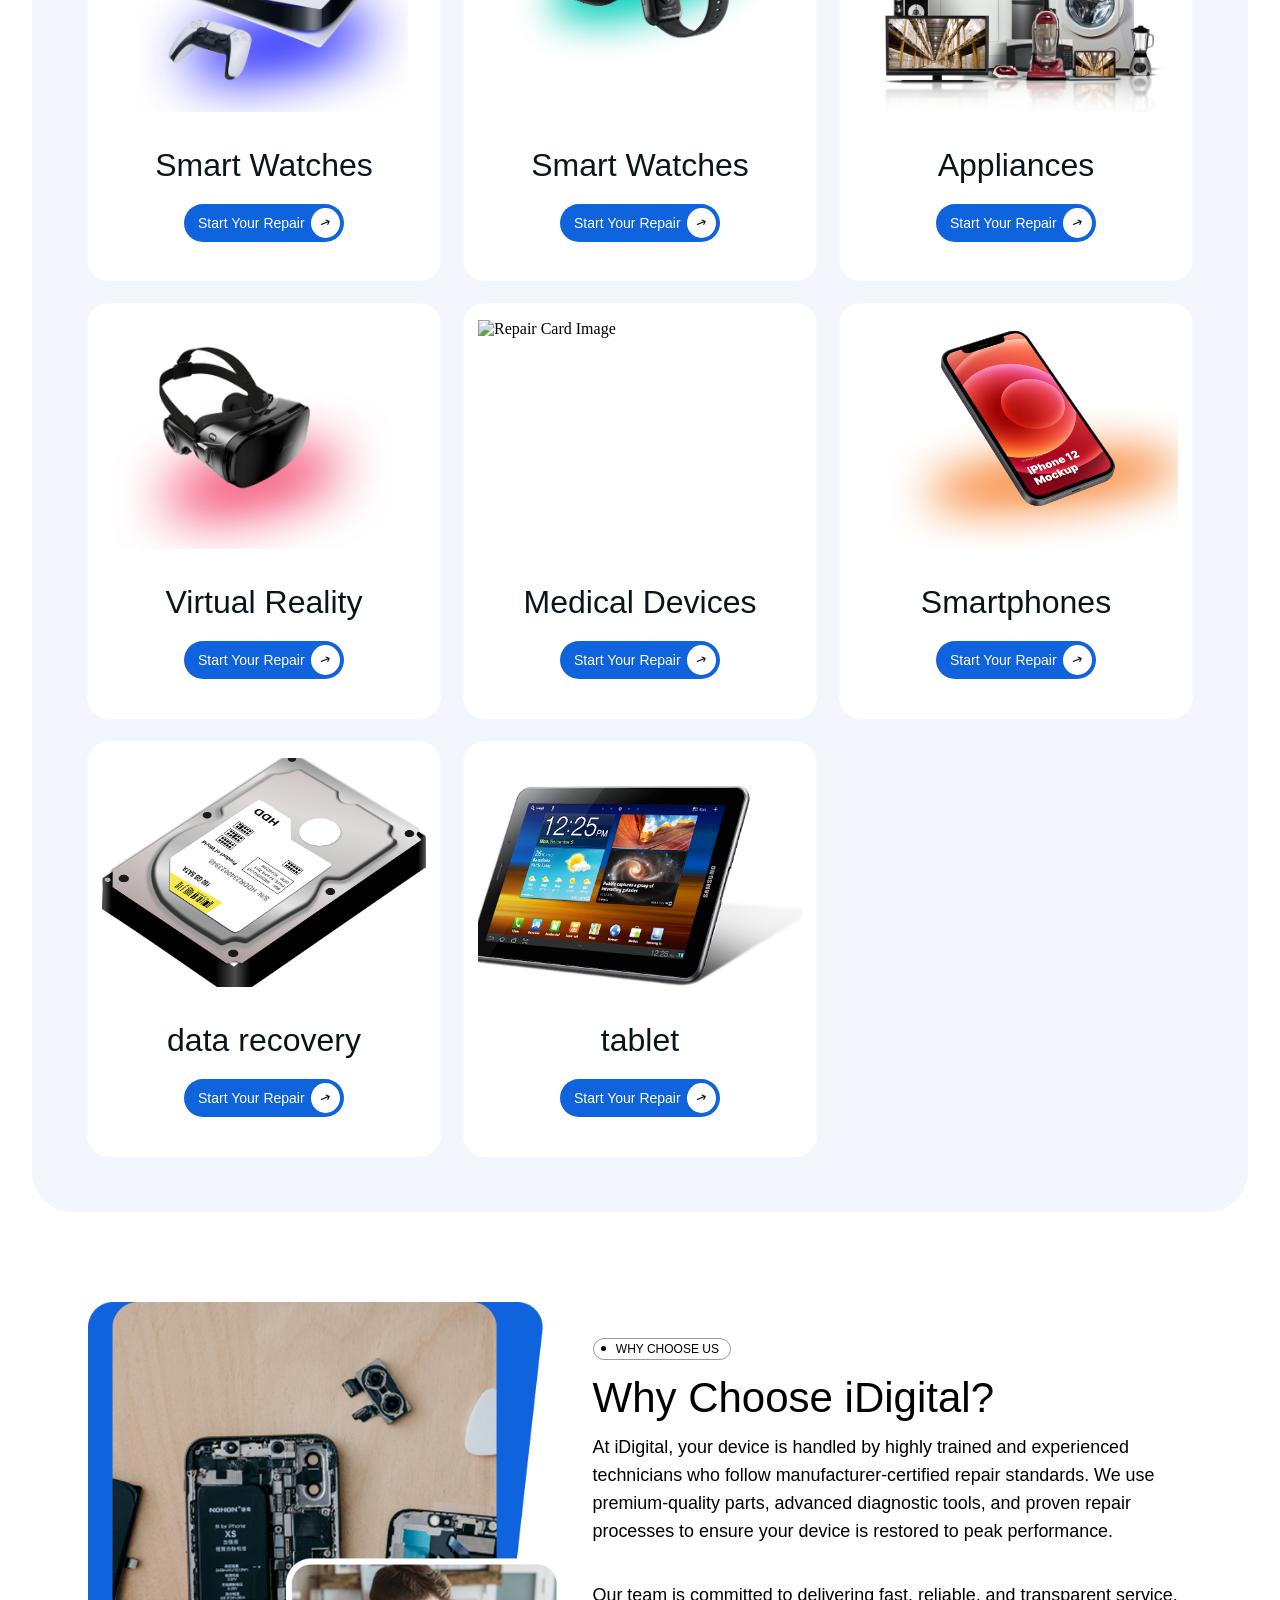
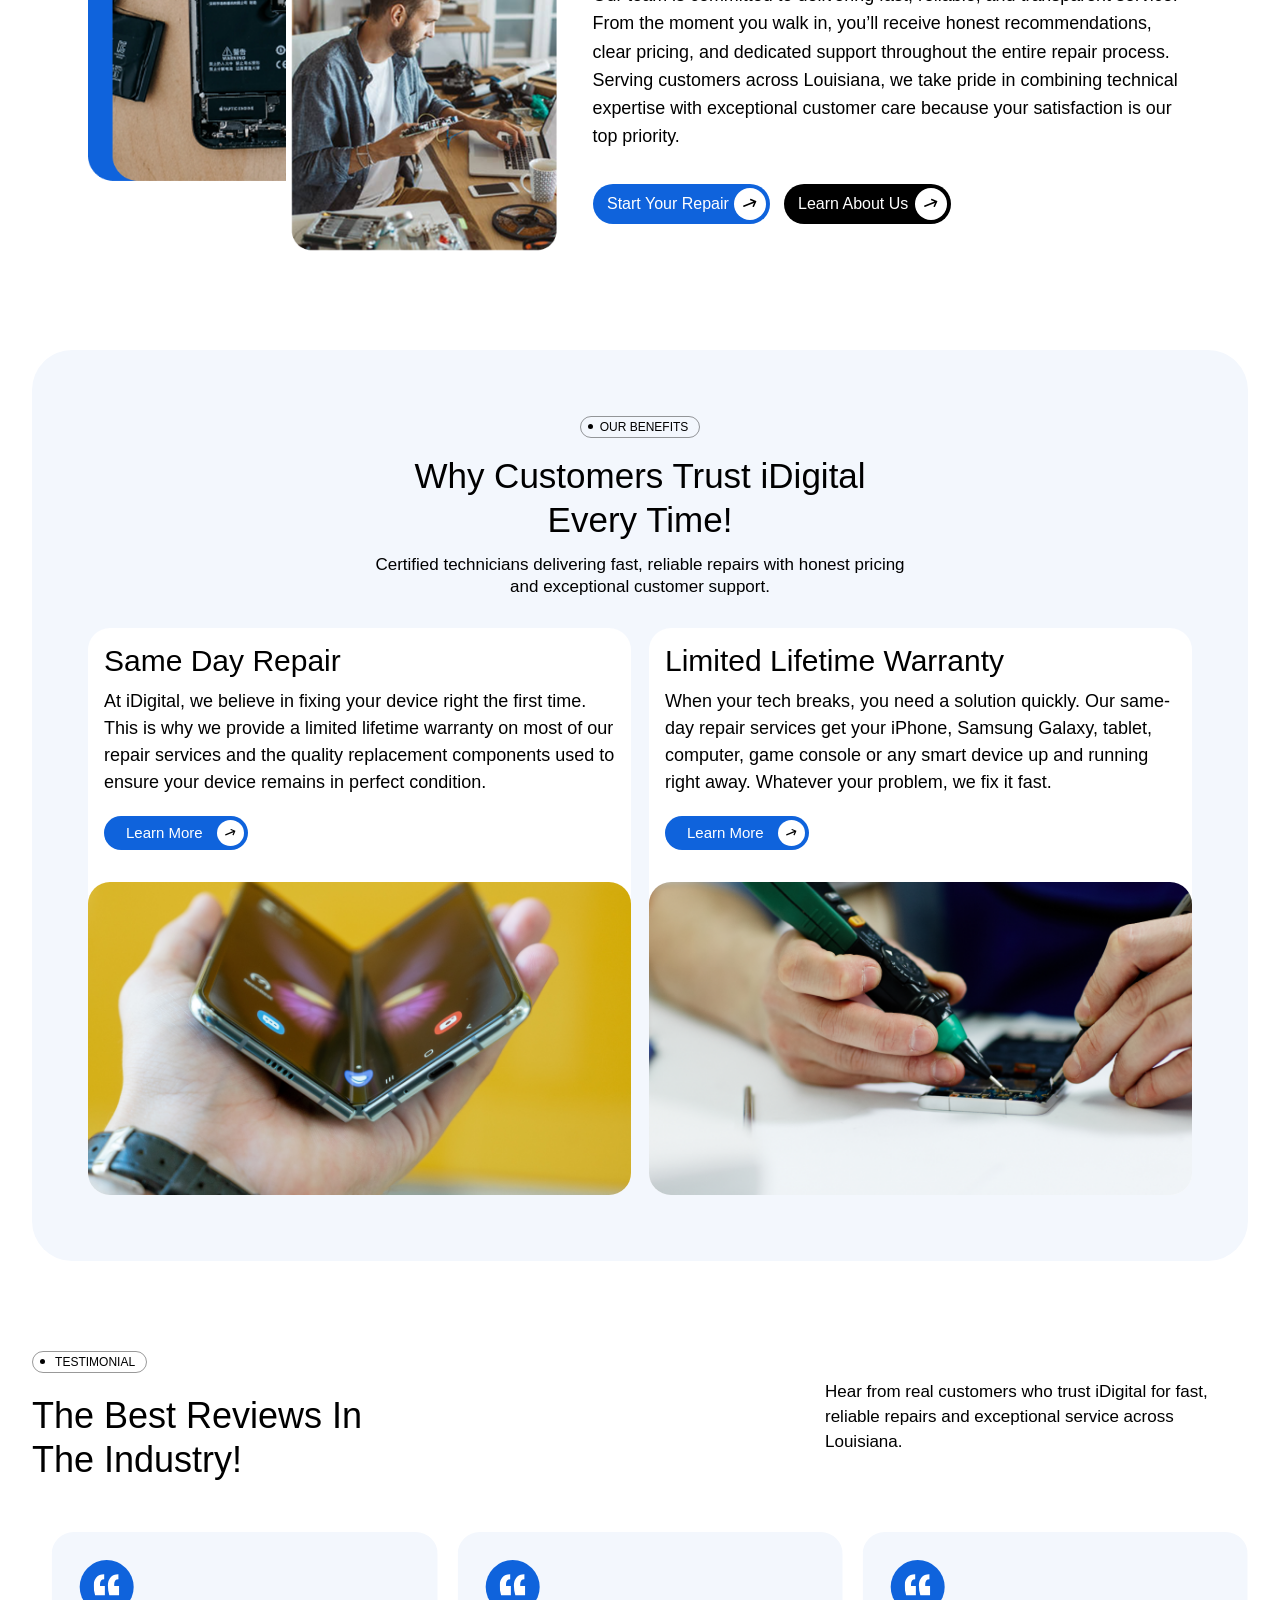
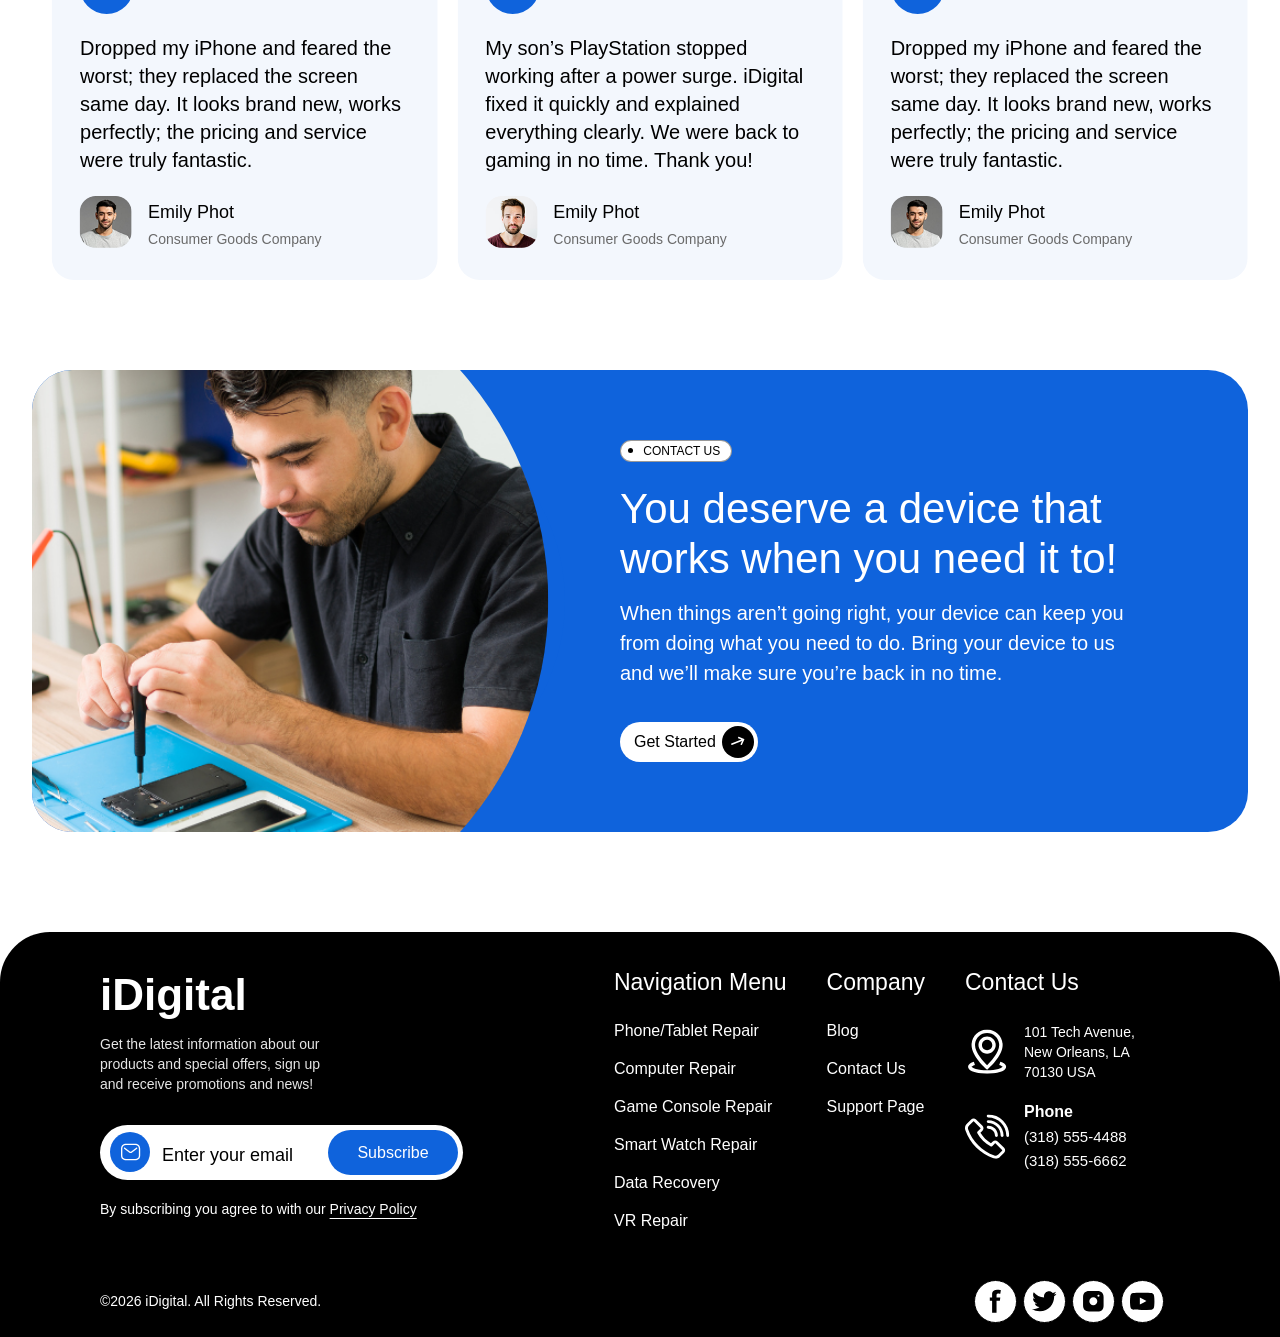
==== commit 3d80ecc2: "Testimonial Section Completed" ====
--- a/index.html
+++ b/index.html
@@ -1221,7 +1221,18 @@
               <div class="swiper-slide">
                 <div class="testimonial-user-card">
                   <!-- Quote Icon  -->
-                  <div class="quote-icon"> </div>
+                  <div class="quote-icon">
+                    <svg
+                      xmlns="http://www.w3.org/2000/svg"
+                      width="39"
+                      height="32"
+                      viewBox="0 0 39 32"
+                      fill="none">
+                      <path
+                        d="M38.0891 31.522H23.4588C22.0294 26.8044 21.3147 21.9153 21.3147 16.8546C21.3147 11.7082 22.618 7.63389 25.2246 4.6318C27.9152 1.54393 31.867 0 37.0801 0V7.20503C32.876 7.20503 30.774 9.82114 30.774 15.0534V17.4979H38.0891V31.522ZM16.7743 31.522H2.14409C0.714696 26.8044 0 21.9153 0 16.8546C0 11.7082 1.30327 7.63389 3.90981 4.6318C6.60042 1.54393 10.5523 0 15.7653 0V7.20503C11.5613 7.20503 9.45921 9.82114 9.45921 15.0534V17.4979H16.7743V31.522Z"
+                        fill="white" />
+                    </svg>
+                  </div>
 
                   <div class="user-comment">
                     My son’s PlayStation stopped working after a power surge.
@@ -1269,30 +1280,7 @@
                     pricing and service were truly fantastic.
                   </div>
 
-                  <div class="testimonial-ranking-badge">
-                    <svg
-                      xmlns="http://www.w3.org/2000/svg"
-                      width="162"
-                      height="28"
-                      viewBox="0 0 162 28"
-                      fill="none">
-                      <path
-                        d="M14.3584 22.5439L6.69545 27.1932C6.51626 27.302 6.3088 27.3556 6.09918 27.3471C5.88955 27.3386 5.68711 27.2685 5.51733 27.1456C5.34754 27.0226 5.218 26.8524 5.14498 26.6561C5.07197 26.4599 5.05875 26.2466 5.10698 26.0429L7.17199 17.3345L0.369945 11.501C0.210946 11.3646 0.0959471 11.1842 0.0394106 10.9827C-0.017126 10.7812 -0.0126767 10.5675 0.052199 10.3685C0.117075 10.1695 0.23948 9.99409 0.404024 9.86431C0.568568 9.73452 0.767904 9.65617 0.976967 9.6391L9.91635 8.90762L13.3769 0.651965C13.4578 0.458848 13.5942 0.293912 13.7688 0.177904C13.9435 0.061897 14.1486 0 14.3584 0C14.5682 0 14.7733 0.061897 14.9479 0.177904C15.1226 0.293912 15.2589 0.458848 15.3398 0.651965L18.8004 8.90762L27.7398 9.6391C27.9487 9.65642 28.1479 9.73495 28.3122 9.86483C28.4766 9.99471 28.5988 10.1701 28.6635 10.3691C28.7282 10.568 28.7325 10.7816 28.6759 10.983C28.6193 11.1844 28.5043 11.3646 28.3454 11.501L21.5448 17.3345L23.6098 26.0429C23.658 26.2466 23.6448 26.4599 23.5718 26.6561C23.4988 26.8524 23.3692 27.0226 23.1994 27.1456C23.0297 27.2685 22.8272 27.3386 22.6176 27.3471C22.408 27.3556 22.2005 27.302 22.0213 27.1932L14.3584 22.5439Z"
-                        fill="#FFBB0E" />
-                      <path
-                        d="M47.1759 22.5439L39.5129 27.1932C39.3337 27.302 39.1263 27.3556 38.9167 27.3471C38.707 27.3386 38.5046 27.2685 38.3348 27.1456C38.165 27.0226 38.0355 26.8524 37.9625 26.6561C37.8895 26.4599 37.8762 26.2466 37.9245 26.0429L39.9895 17.3345L33.1874 11.501C33.0284 11.3646 32.9134 11.1842 32.8569 10.9827C32.8004 10.7812 32.8048 10.5675 32.8697 10.3685C32.9346 10.1695 33.057 9.99409 33.2215 9.86431C33.3861 9.73452 33.5854 9.65617 33.7945 9.6391L42.7338 8.90762L46.1944 0.651965C46.2753 0.458848 46.4117 0.293912 46.5863 0.177904C46.7609 0.061897 46.9661 0 47.1759 0C47.3857 0 47.5908 0.061897 47.7654 0.177904C47.9401 0.293912 48.0764 0.458848 48.1573 0.651965L51.6179 8.90762L60.5573 9.6391C60.7662 9.65642 60.9654 9.73495 61.1297 9.86483C61.2941 9.99471 61.4163 10.1701 61.481 10.3691C61.5457 10.568 61.55 10.7816 61.4934 10.983C61.4368 11.1844 61.3218 11.3646 61.1629 11.501L54.3623 17.3345L56.4273 26.0429C56.4755 26.2466 56.4623 26.4599 56.3893 26.6561C56.3163 26.8524 56.1867 27.0226 56.0169 27.1456C55.8471 27.2685 55.6447 27.3386 55.4351 27.3471C55.2254 27.3556 55.018 27.302 54.8388 27.1932L47.1759 22.5439Z"
-                        fill="#FFBB0E" />
-                      <path
-                        d="M79.9933 22.5439L72.3304 27.1932C72.1512 27.302 71.9438 27.3556 71.7341 27.3471C71.5245 27.3386 71.3221 27.2685 71.1523 27.1456C70.9825 27.0226 70.853 26.8524 70.7799 26.6561C70.7069 26.4599 70.6937 26.2466 70.7419 26.0429L72.807 17.3345L66.0049 11.501C65.8459 11.3646 65.7309 11.1842 65.6744 10.9827C65.6178 10.7812 65.6223 10.5675 65.6872 10.3685C65.752 10.1695 65.8744 9.99409 66.039 9.86431C66.2035 9.73452 66.4029 9.65617 66.6119 9.6391L75.5513 8.90762L79.0119 0.651965C79.0928 0.458848 79.2291 0.293912 79.4038 0.177904C79.5784 0.061897 79.7835 0 79.9933 0C80.2032 0 80.4083 0.061897 80.5829 0.177904C80.7575 0.293912 80.8939 0.458848 80.9748 0.651965L84.4354 8.90762L93.3748 9.6391C93.5837 9.65642 93.7829 9.73495 93.9472 9.86483C94.1115 9.99471 94.2338 10.1701 94.2985 10.3691C94.3632 10.568 94.3675 10.7816 94.3109 10.983C94.2543 11.1844 94.1393 11.3646 93.9804 11.501L87.1797 17.3345L89.2447 26.0429C89.293 26.2466 89.2798 26.4599 89.2067 26.6561C89.1337 26.8524 89.0042 27.0226 88.8344 27.1456C88.6646 27.2685 88.4622 27.3386 88.2526 27.3471C88.0429 27.3556 87.8355 27.302 87.6563 27.1932L79.9933 22.5439Z"
-                        fill="#FFBB0E" />
-                      <path
-                        d="M113.495 22.5439L105.467 27.1932C105.279 27.302 105.062 27.3556 104.842 27.3471C104.623 27.3386 104.411 27.2685 104.233 27.1456C104.055 27.0226 103.919 26.8524 103.843 26.6561C103.766 26.4599 103.752 26.2466 103.803 26.0429L105.966 17.3345L98.8402 11.501C98.6736 11.3646 98.5531 11.1842 98.4939 10.9827C98.4346 10.7812 98.4393 10.5675 98.5073 10.3685C98.5752 10.1695 98.7035 9.99409 98.8759 9.86431C99.0482 9.73452 99.2571 9.65617 99.4761 9.6391L108.841 8.90762L112.467 0.651965C112.551 0.458848 112.694 0.293912 112.877 0.177904C113.06 0.061897 113.275 0 113.495 0C113.715 0 113.929 0.061897 114.112 0.177904C114.295 0.293912 114.438 0.458848 114.523 0.651965L118.148 8.90762L127.513 9.6391C127.732 9.65642 127.941 9.73495 128.113 9.86483C128.285 9.99471 128.413 10.1701 128.481 10.3691C128.549 10.568 128.553 10.7816 128.494 10.983C128.435 11.1844 128.314 11.3646 128.148 11.501L121.023 17.3345L123.187 26.0429C123.237 26.2466 123.223 26.4599 123.147 26.6561C123.07 26.8524 122.935 27.0226 122.757 27.1456C122.579 27.2685 122.367 27.3386 122.147 27.3471C121.928 27.3556 121.71 27.302 121.523 27.1932L113.495 22.5439Z"
-                        fill="#FFBB0E" />
-                      <path
-                        d="M146.996 22.5439L139.333 27.1932C139.154 27.302 138.947 27.3556 138.737 27.3471C138.527 27.3386 138.325 27.2685 138.155 27.1456C137.985 27.0226 137.856 26.8524 137.783 26.6561C137.71 26.4599 137.696 26.2466 137.745 26.0429L139.81 17.3345L133.008 11.501C132.849 11.3646 132.734 11.1842 132.677 10.9827C132.621 10.7812 132.625 10.5675 132.69 10.3685C132.755 10.1695 132.877 9.99409 133.042 9.86431C133.206 9.73452 133.406 9.65617 133.615 9.6391L142.554 8.90762L146.015 0.651965C146.096 0.458848 146.232 0.293912 146.407 0.177904C146.581 0.061897 146.786 0 146.996 0C147.206 0 147.411 0.061897 147.586 0.177904C147.76 0.293912 147.897 0.458848 147.978 0.651965L151.438 8.90762L160.378 9.6391C160.586 9.65642 160.786 9.73495 160.95 9.86483C161.114 9.99471 161.236 10.1701 161.301 10.3691C161.366 10.568 161.37 10.7816 161.314 10.983C161.257 11.1844 161.142 11.3646 160.983 11.501L154.182 17.3345L156.247 26.0429C156.296 26.2466 156.283 26.4599 156.209 26.6561C156.136 26.8524 156.007 27.0226 155.837 27.1456C155.667 27.2685 155.465 27.3386 155.255 27.3471C155.046 27.3556 154.838 27.302 154.659 27.1932L146.996 22.5439Z"
-                        fill="#FFBB0E" />
-                    </svg>
-                  </div>
+                  <div class="testimonial-ranking-badge"> </div>
 
                   <!-- testimonial Profile Wrppaer  -->
                   <div class="testi-profile-wrapper">
--- a/assets/css/style.css
+++ b/assets/css/style.css
@@ -1051,6 +1051,36 @@
     }
 }
 
+/* Update these specific parts in your CSS */
+.testimnial-cards-main-container.swiper {
+    width: 100%;
+    height: auto;
+    overflow: hidden;
+    /* Important to hide other slides */
+}
+
+.testimonial-cards-container.swiper-wrapper {
+    display: flex;
+    align-items: stretch;
+}
+
+/* Remove 'width: 33%' and use this instead */
+.testimnial-cards-main-container .swiper-slide {
+    height: auto;
+    display: flex;
+    justify-content: center;
+}
+
+.testimonial-user-card {
+    width: 100%;
+    /* Ensures the card fills the swiper slot */
+    background-color: #F3F7FD;
+    border-radius: 22px;
+    padding: 28px;
+    display: flex;
+    flex-direction: column;
+}
+
 /* END :: Testimonial Section 
 ************************************** */
 /* ##########################  */
@@ -1329,10 +1359,23 @@
                                         font-weight: 400;
                                         font-family: var(--ff-satoshi);
                                         width: 140px;
-
-                                        .connent-title {}
-
-                                        span {}
+                                        display: flex;
+                                        flex-direction: column;
+                                        gap: 4px;
+
+                                        .connent-title {
+                                            font-size: 16px;
+                                            line-height: 18px;
+                                            color: var(--white);
+                                            padding-bottom: 2px;
+                                            font-weight: 700;
+                                        }
+
+                                        span {
+                                            font-size: 15px;
+                                            line-height: 20px;
+                                            color: var(--white);
+                                        }
                                     }
 
                                     p.connecting-text {}
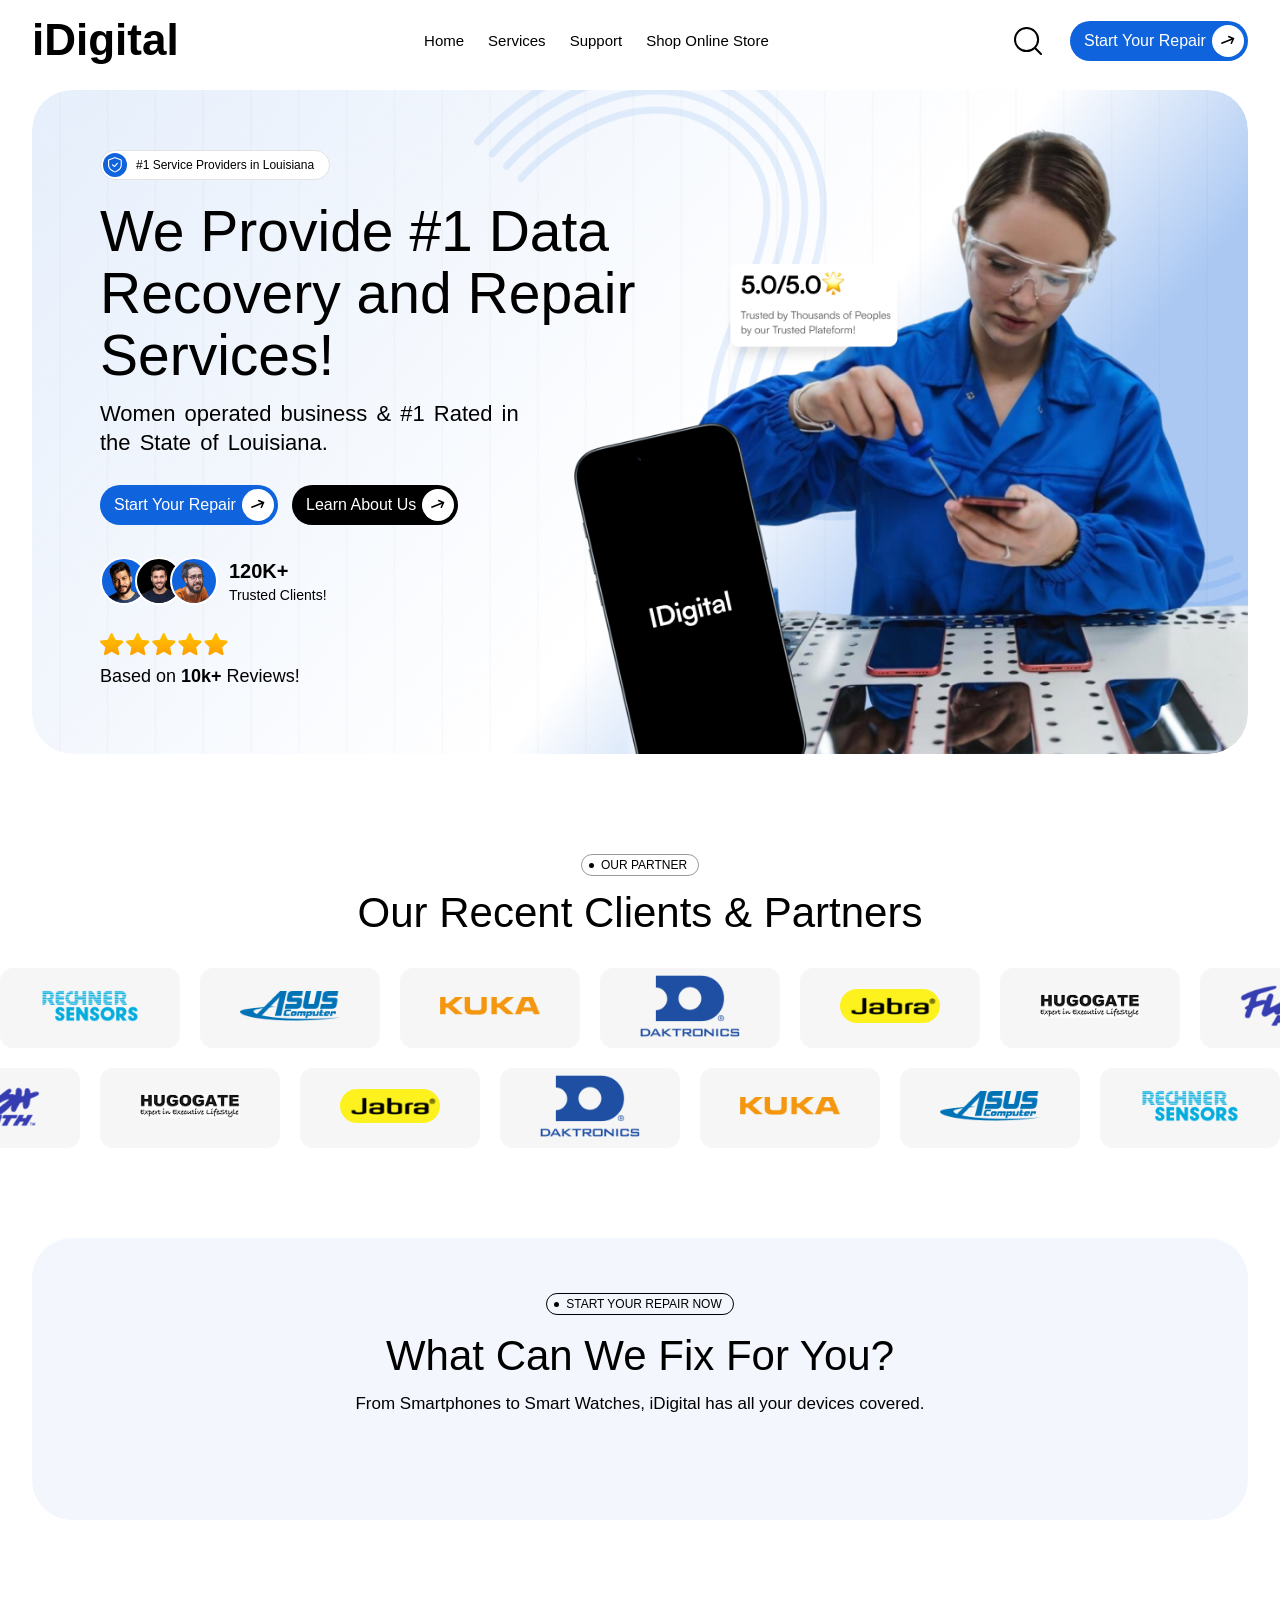
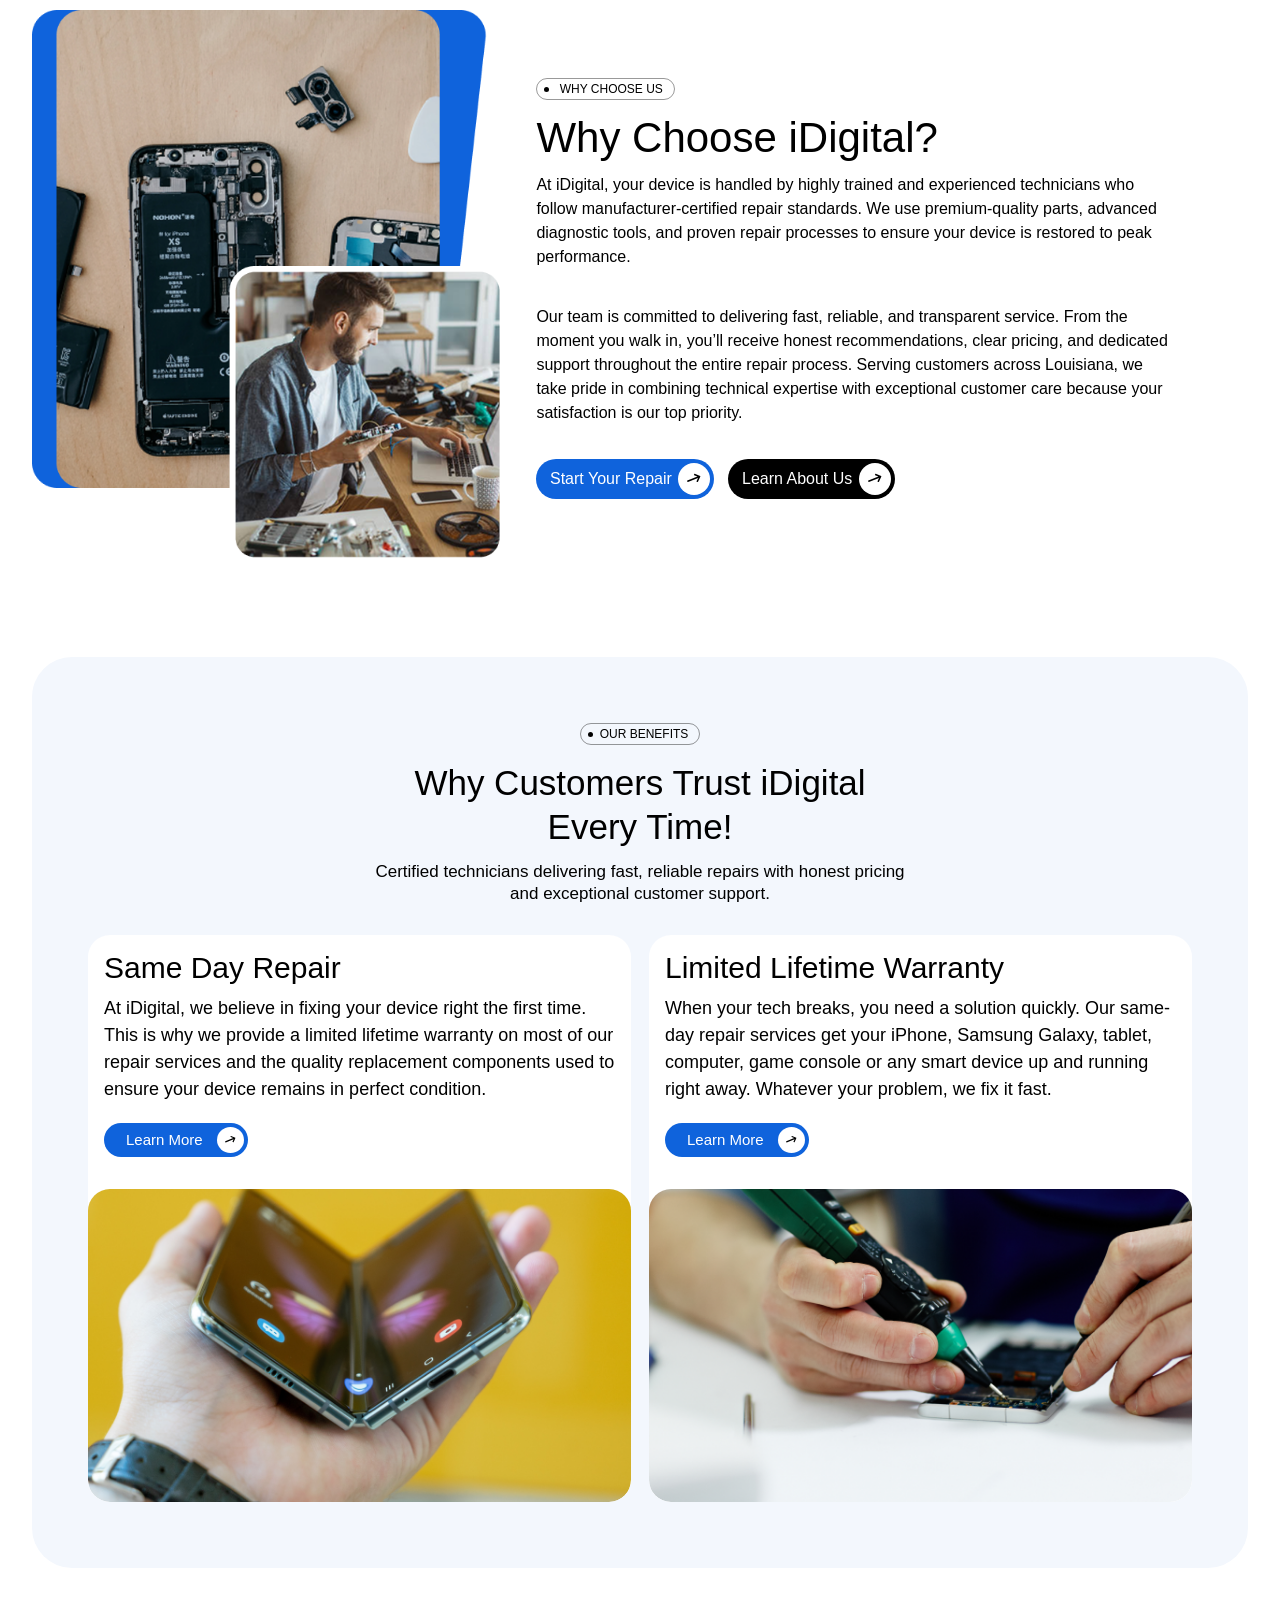
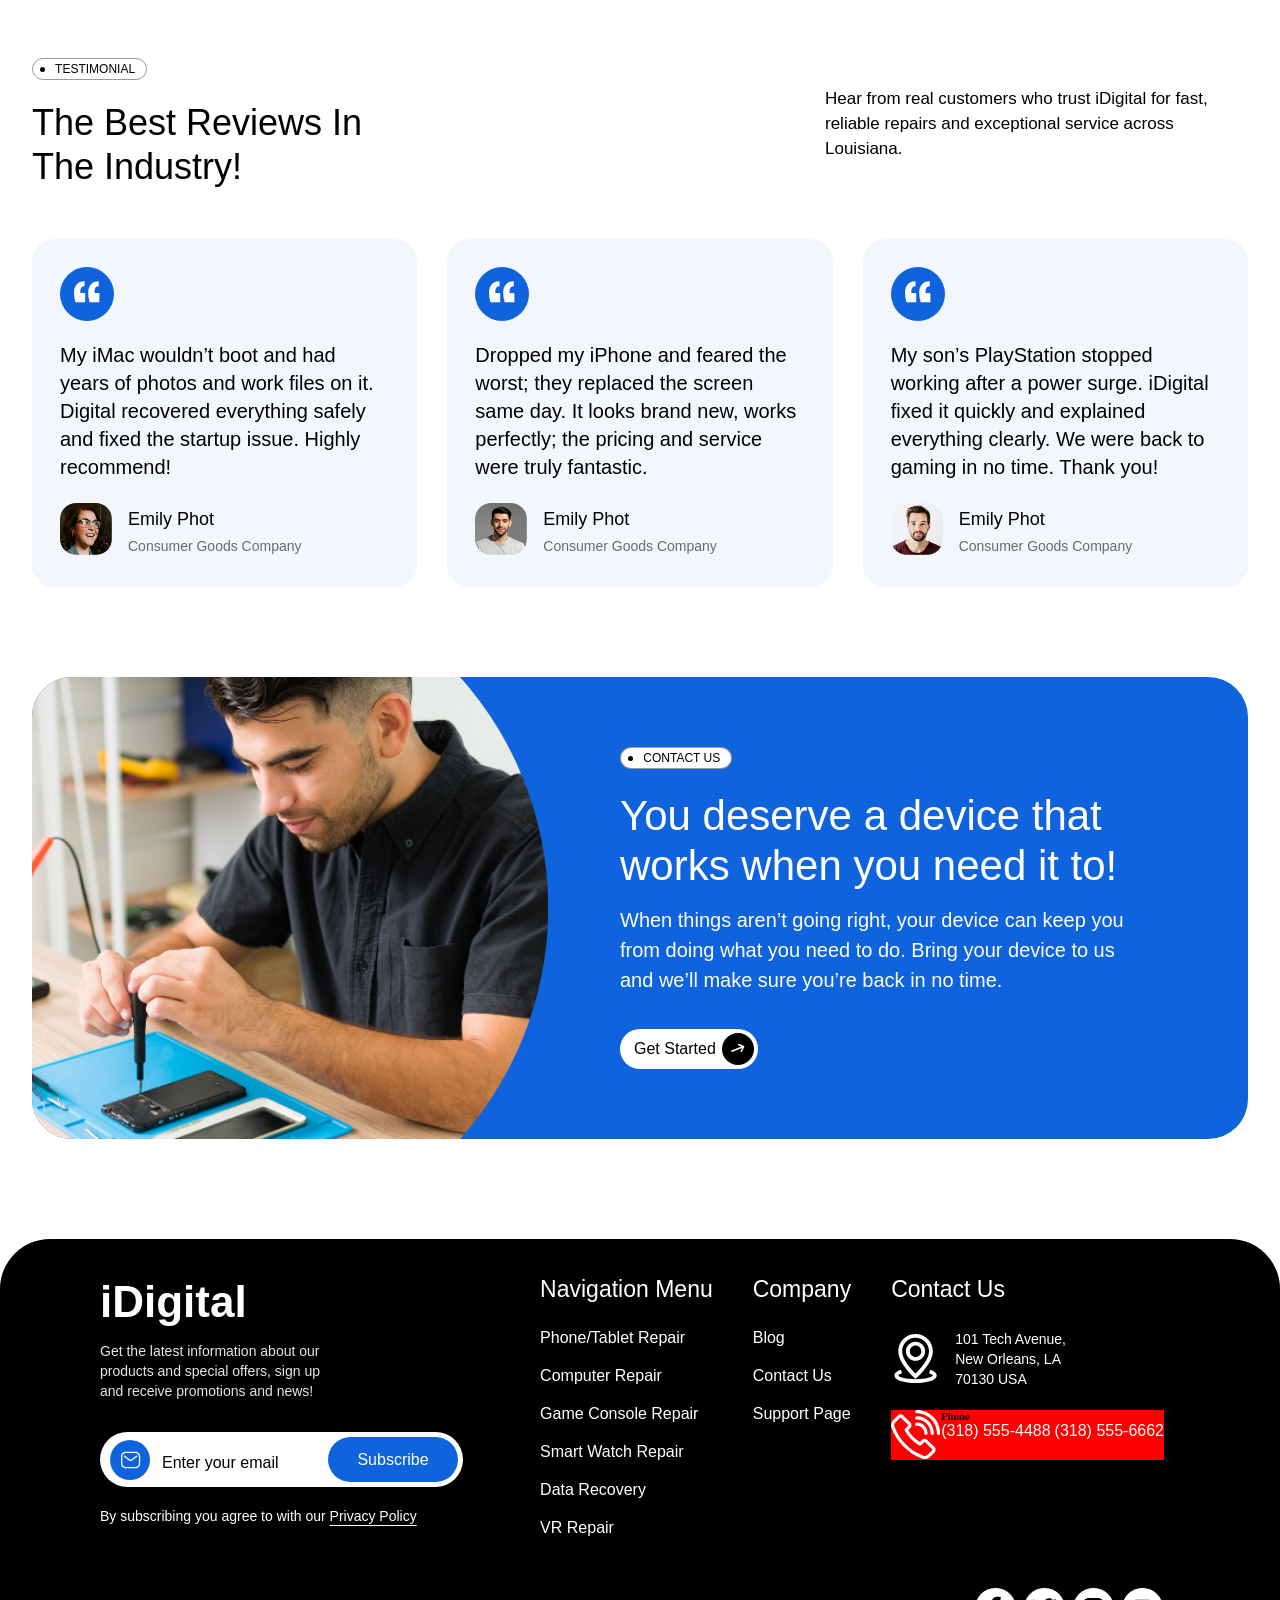
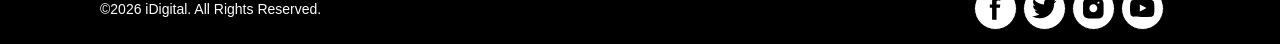
==== commit 036d90e3: "Hover Applied on Customer Cards" ====
--- a/index.html
+++ b/index.html
@@ -676,7 +676,7 @@
           </p>
 
           <!-- Repair Cards Wrapper  -->
-          <div class="repair-cards-container">
+          <div class="repair-cards-container" style="display: none">
             <div class="repair-card">
               <div class="card-image-wrapper">
                 <div class="repair-card-image">
@@ -1474,7 +1474,7 @@
 
               <ul class="footer-nav-list">
                 <li class="footer-nav-item">
-                  <a class="connecting-wrapper">
+                  <a href="#" class="connecting-wrapper">
                     <!-- Location Icon  -->
                     <svg
                       xmlns="http://www.w3.org/2000/svg"
@@ -1508,7 +1508,7 @@
 
                 <!-- Phone Call Wrapper  -->
                 <li class="footer-nav-item">
-                  <a class="connecting-wrapper">
+                  <div class="phone-wrapper">
                     <!-- Connecting Icon  -->
                     <svg
                       xmlns="http://www.w3.org/2000/svg"
@@ -1539,10 +1539,10 @@
                     <div class="connecting-text">
                       <h6 class="connent-title">Phone</h6>
 
-                      <span>(318) 555-4488</span>
-                      <span>(318) 555-6662</span>
+                      <a href="tel: (318) 555-4488">(318) 555-4488</a>
+                      <a href="tel:(318) 555-6662">(318) 555-6662</a>
                     </div>
-                  </a>
+                  </div>
                 </li>
               </ul>
             </div>
--- a/assets/css/style.css
+++ b/assets/css/style.css
@@ -24,15 +24,16 @@
                 display: flex;
                 width: 100%;
                 justify-content: center;
+                gap: 4px;
 
                 .header-nav-item {
                     a {
                         font-family: var(--ff-satoshi);
                         color: var(--black);
-                        font-size: 18px;
+                        font-size: 15px;
                         line-height: 26px;
-                        padding: 12px;
-                        border-radius: 14px;
+                        padding: 5px 10px;
+                        border-radius: 8px;
                         transition: all .3s ease;
                         max-width: max-content;
 
@@ -168,7 +169,7 @@
                         font-family: var(--ff-clash);
                         font-weight: 500;
                         padding: 20px 0 13px;
-                        transition: all 2s ease;
+                        transition: all .6s ease;
                     }
 
                     .hero-container-desc {
@@ -178,7 +179,7 @@
                         color: var(--white);
                         max-width: 448px;
                         word-spacing: 3px;
-                        transition: all 2s ease;
+                        transition: all .6s ease;
                     }
 
                     .cta-buttons {
@@ -186,10 +187,8 @@
 
                         .cta-btn {
                             &:nth-child(1) {
-                                transition: all 2s ease;
-
                                 span {
-                                    transition: all .3s ease;
+                                    transition: all .6s ease;
                                 }
 
                                 .arrow-svg {
@@ -263,7 +262,7 @@
                                 line-height: 26px;
                                 font-weight: 700;
                                 font-family: var(--ff-satoshi);
-                                transition: all 2s ease;
+                                transition: all .6s ease;
                             }
 
                             .social-users-label {
@@ -272,7 +271,7 @@
                                 font-weight: 400;
                                 font-family: var(--ff-satoshi);
                                 padding-top: 2px;
-                                transition: all 2s ease;
+                                transition: all .6s ease;
                             }
                         }
                     }
@@ -287,7 +286,7 @@
                             font-size: 18px;
                             line-height: 24px;
                             font-family: var(--ff-satoshi);
-                            transition: all .3s ease;
+                            transition: all .6s ease;
                             font-weight: 400;
 
                             span {
@@ -315,7 +314,8 @@
                     inset: 0;
                     opacity: 0;
                     visibility: hidden;
-                    transition: all 2s ease;
+                    transition: all .6s ease;
+                    z-index: -2;
 
                     img {
                         border-radius: 40px;
@@ -328,7 +328,7 @@
                     inset: 0;
                     opacity: 0;
                     visibility: hidden;
-                    transition: all 2s ease;
+                    transition: all .6s ease;
                     z-index: -2;
 
                     img {
@@ -338,11 +338,11 @@
 
                 & .digital-hero-container-content {
                     .digital-hero-container-head {
-                        transition: all 2s ease;
+                        transition: all .6 ease;
                     }
 
                     .hero-container-desc {
-                        transition: all 2s ease;
+                        transition: all .6s ease;
                     }
 
                     .hero-container-desc {
@@ -416,7 +416,7 @@
                     opacity: 0;
                     visibility: hidden;
                     z-index: -2;
-                    transition: all 2s ease;
+                    transition: all .6s ease;
 
                     img {
                         border-radius: 40px;
@@ -430,7 +430,7 @@
                     opacity: 0;
                     visibility: hidden;
                     z-index: -2;
-                    transition: all 2s ease;
+                    transition: all .6s ease;
 
                     img {
                         border-radius: 40px;
@@ -475,12 +475,12 @@
 
                     .digital-hero-container-head {
                         color: var(--white);
-                        transition: all 2s ease;
+                        transition: all .6s ease;
                     }
 
                     .hero-container-desc {
                         color: var(--white);
-                        transition: all 2s ease;
+                        transition: all .6s ease;
                     }
 
                     .cta-buttons {
@@ -535,12 +535,12 @@
                         .social-users-trust-stack {
                             .users-counter {
                                 color: var(--white);
-                                transition: all 2s ease;
+                                transition: all .6s ease;
                             }
 
                             .social-users-label {
                                 color: var(--white);
-                                transition: all 2s ease;
+                                transition: all .6s ease;
                             }
                         }
                     }
@@ -548,7 +548,7 @@
                     .social-ranking-badge-wrapper {
                         .social-ranking-label {
                             color: var(--white);
-                            transition: all 2s ease;
+                            transition: all .6s ease;
 
                             span {}
                         }
@@ -775,8 +775,7 @@
             gap: 30px;
 
             .services-image {
-                max-width: 475px;
-                width: 100%;
+                width: 40vw;
 
                 img {
                     width: 100%;
@@ -786,8 +785,8 @@
             .services-content {
                 display: flex;
                 flex-direction: column;
-                max-width: 600px;
                 justify-content: center;
+                width: 60vw;
 
                 .title-label {
                     margin: 0;
@@ -800,11 +799,12 @@
 
                 .service-detail-wrapper {
                     .services-detail {
-                        font-size: 1.4vw;
+                        font-size: 16px;
                         font-weight: 400;
-                        line-height: 2.2vw;
+                        line-height: 24px;
                         color: var(--black);
                         font-family: var(--ff-satoshi);
+                        padding-right: 10%;
                     }
                 }
 
@@ -860,6 +860,8 @@
                     display: flex;
                     gap: 32px;
                     flex-direction: column;
+                    overflow: hidden;
+                    transition: all .3s ease;
 
                     .trust-card-content {
                         padding: 14px 14px 0 16px;
@@ -869,6 +871,7 @@
                             line-height: 38px;
                             font-weight: 500;
                             font-family: var(--ff-clash);
+                            will-change: transform;
                         }
 
                         .trust-card-desc {
@@ -877,6 +880,7 @@
                             font-family: var(--ff-satoshi);
                             line-height: 27px;
                             padding: 8px 0 20px;
+                            will-change: transform;
                         }
 
                         .cta-btn {
@@ -907,6 +911,18 @@
                         img {
                             border-radius: 22px;
                             aspect-ratio: 603/343;
+                            transition: all .3s ease;
+                        }
+                    }
+
+                    &:hover {
+                        box-shadow: 4px 4px 11px rgba(0, 0, 0, 0.2);
+                        transform: scale(1.002);
+
+                        .trust-card-image {
+                            img {
+                                transform: scale(1.02);
+                            }
                         }
                     }
                 }
@@ -973,6 +989,7 @@
                             padding: 28px;
                             display: flex;
                             flex-direction: column;
+                            transition: all .3s ease;
 
                             /* gap: 20px; */
                             .quote-icon {
@@ -1043,6 +1060,11 @@
                                     }
                                 }
                             }
+
+                            &:hover {
+                                background-color: #ECF2FB;
+                                box-shadow: 4px 4px 11px rgba(0, 0, 0, 0.2);
+                            }
                         }
                     }
                 }
@@ -1055,8 +1077,6 @@
 .testimnial-cards-main-container.swiper {
     width: 100%;
     height: auto;
-    overflow: hidden;
-    /* Important to hide other slides */
 }
 
 .testimonial-cards-container.swiper-wrapper {
@@ -1237,12 +1257,12 @@
                             border: none;
                             padding: 6px 0px 0px 12px;
                             outline: none;
-                            font-size: 18px;
-                            line-height: 24px;
+                            font-size: 16px;
+                            line-height: 22px;
                             width: 178px;
 
                             &::placeholder {
-                                font-size: 18px;
+                                font-size: 16px;
                                 font-weight: 400;
                                 line-height: 20px;
                                 color: var(--black);
@@ -1337,21 +1357,6 @@
                                     align-items: center;
                                     gap: 14px;
 
-                                    svg {
-                                        width: 45px;
-                                        aspect-ratio: 1;
-
-                                        g {
-                                            path {}
-                                        }
-
-                                        defs {
-                                            clipPath {
-                                                rect {}
-                                            }
-                                        }
-                                    }
-
                                     .connecting-text {
                                         font-size: 14px;
                                         color: var(--white);
@@ -1377,9 +1382,12 @@
                                             color: var(--white);
                                         }
                                     }
-
-                                    p.connecting-text {}
-                                }
+                                }
+                            }
+
+                            .phone-wrapper {
+                                background-color: red;
+                                display: flex;
                             }
                         }
                     }
--- a/assets/css/basic.css
+++ b/assets/css/basic.css
@@ -188,9 +188,9 @@
 
     &:hover {
         .arrow-svg {
-            transform: rotate(20deg);
-
-            svg {}
+            svg {
+                transform: rotate(20deg);
+            }
         }
     }
 }
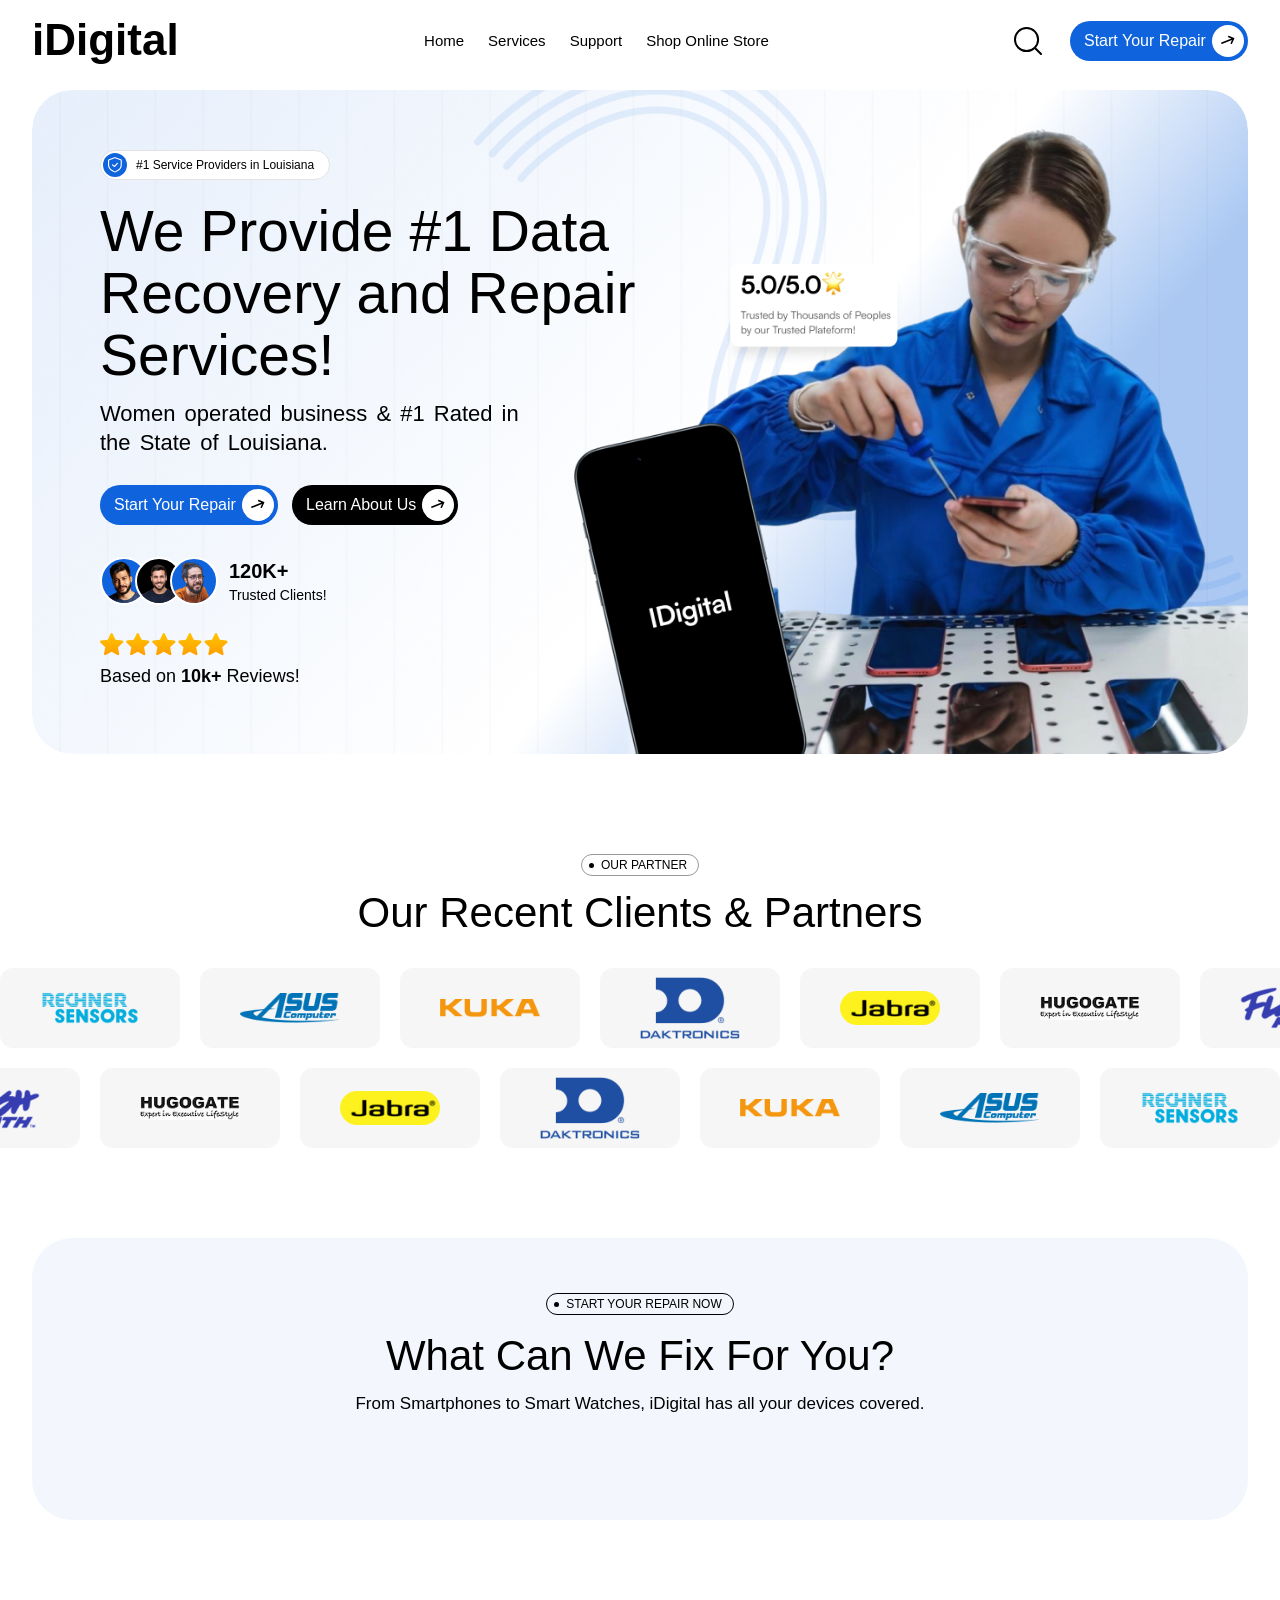
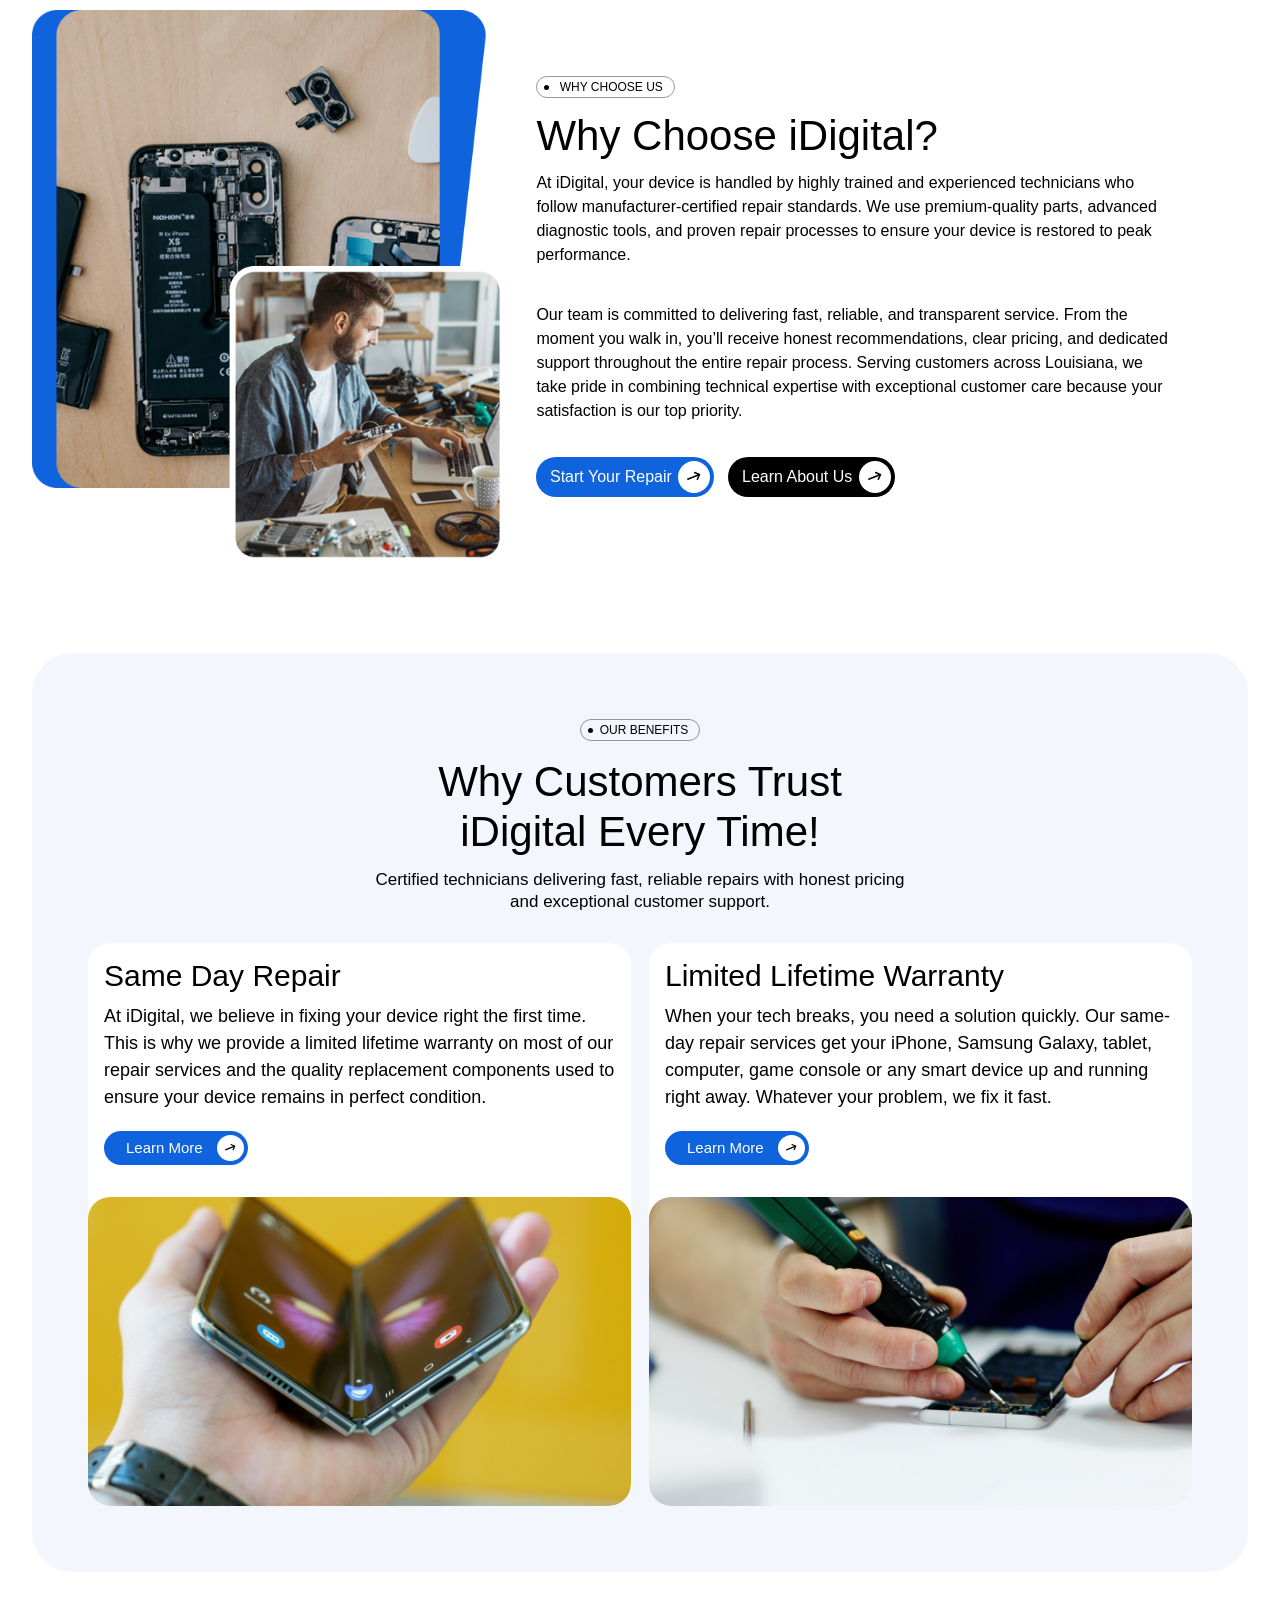
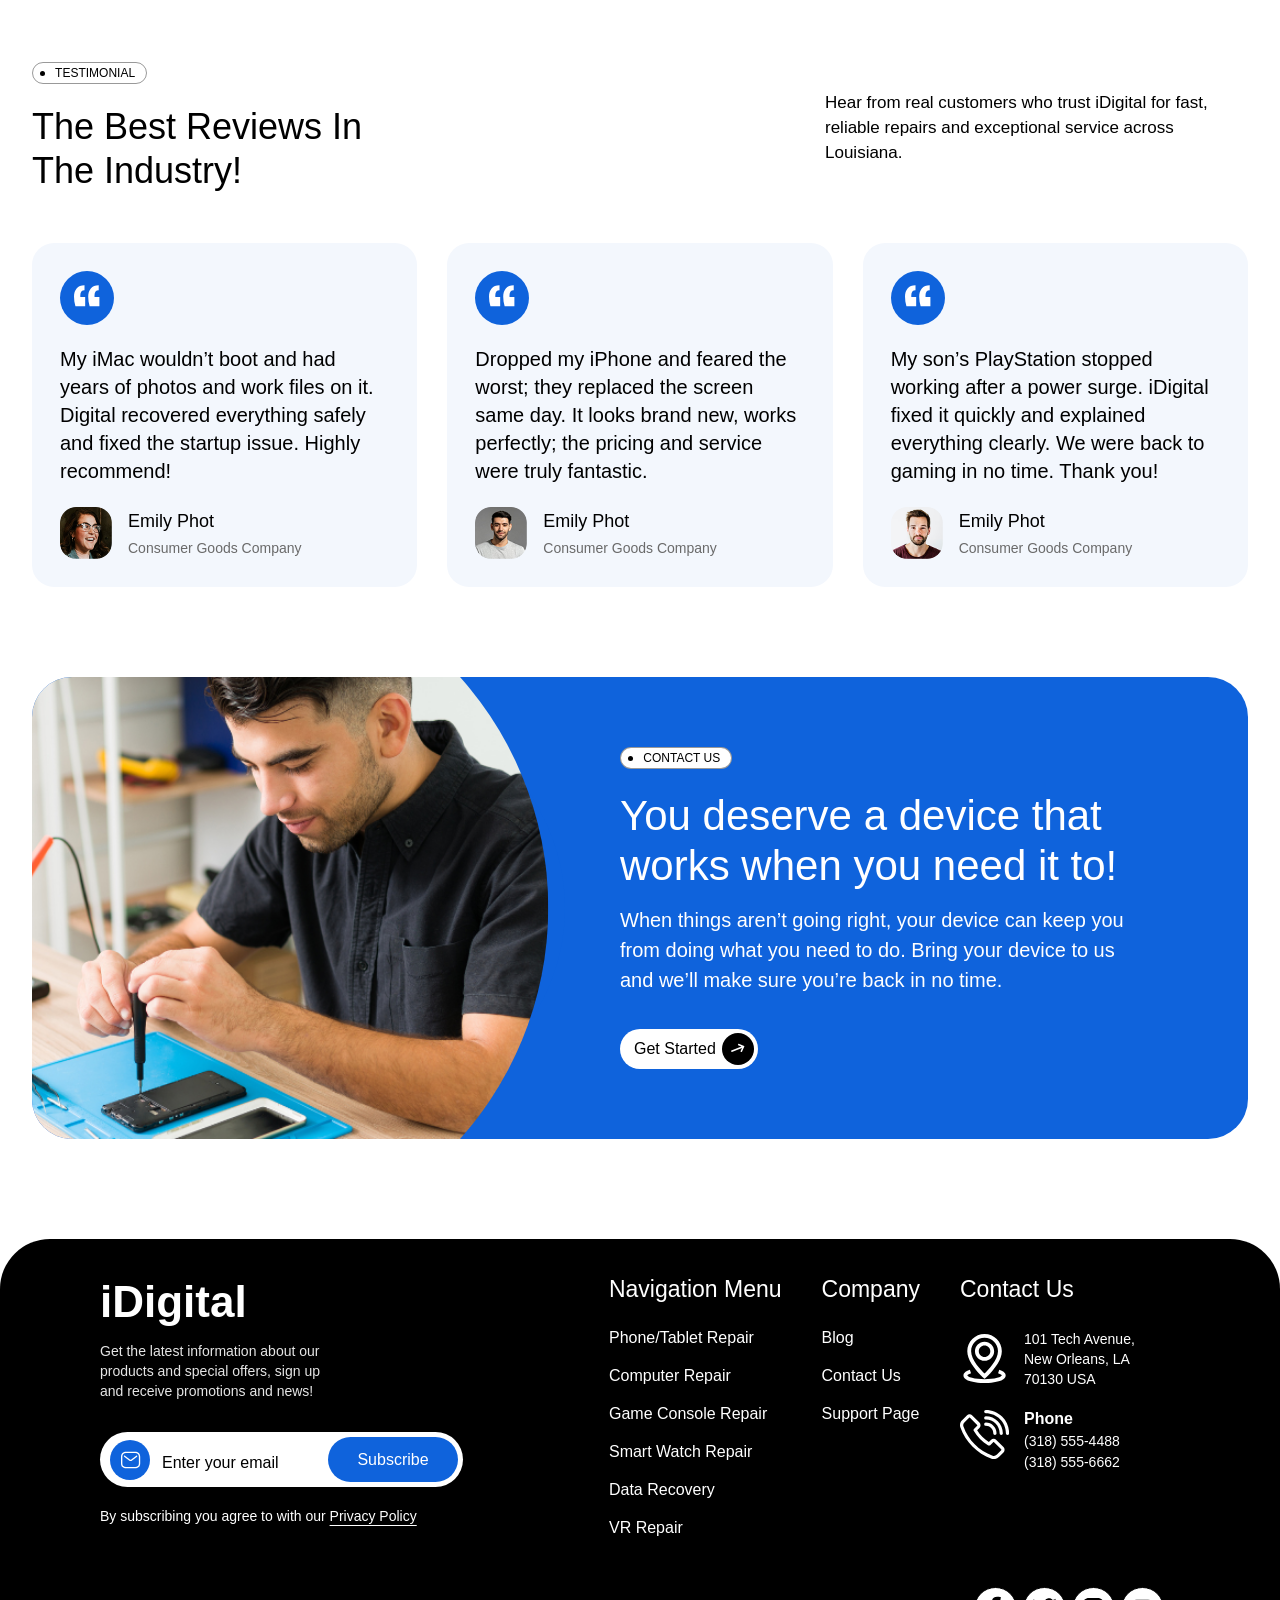
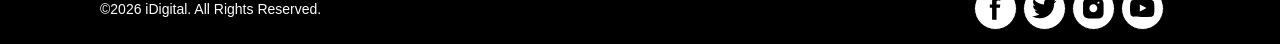
==== commit d89ea3b0: "Code Updated" ====
--- a/index.html
+++ b/index.html
@@ -1537,7 +1537,7 @@
                       </defs>
                     </svg>
                     <div class="connecting-text">
-                      <h6 class="connent-title">Phone</h6>
+                      <h6 class="connect-title">Phone</h6>
 
                       <a href="tel: (318) 555-4488">(318) 555-4488</a>
                       <a href="tel:(318) 555-6662">(318) 555-6662</a>
--- a/assets/css/style.css
+++ b/assets/css/style.css
@@ -838,8 +838,6 @@
                 max-width: 700px;
                 padding: 16px 0 12px;
                 margin: 0 auto;
-                font-size: 35px;
-                line-height: 44px;
                 max-width: 500px;
             }
 
@@ -1386,8 +1384,31 @@
                             }
 
                             .phone-wrapper {
-                                background-color: red;
                                 display: flex;
+                                gap: 14px;
+
+                                .connecting-text {
+                                    display: flex;
+                                    flex-direction: column;
+
+                                    .connect-title {
+                                        font-size: 16px;
+                                        font-weight: 700;
+                                        color: var(--white);
+                                        font-family: var(--ff-satoshi);
+                                    }
+
+                                    a {
+                                        font-size: 14px;
+                                        font-weight: 400;
+                                        color: var(--white);
+                                        font-family: var(--ff-satoshi);
+                                    }
+
+                                    & :nth-child(2) {
+                                        padding: 4px 0 2px;
+                                    }
+                                }
                             }
                         }
                     }
--- a/assets/css/responsive.css
+++ b/assets/css/responsive.css
@@ -487,6 +487,7 @@
 
         .services-content {
           align-items: center;
+          width: 100%;
 
           .title-label {}
 
@@ -496,11 +497,11 @@
 
           .service-detail-wrapper {
             .services-detail {
-              width: 90%;
               margin: 0 auto;
               font-size: 20px;
               line-height: 30px;
               text-align: center;
+              padding: 0;
             }
           }
 
@@ -1187,7 +1188,8 @@
   /* ###########################  */
   /* ###########################  */
   /* ###########################  */
-  /* START :: Repair Section */
+  /* START :: Repair Section 
+  *********************************/
   .services-section {
     padding: 90px 0;
 
@@ -1198,7 +1200,10 @@
         }
 
         .services-content {
-          .title-label {}
+          .title-label {
+            max-width: max-content;
+            min-width: max-content;
+          }
 
           .section-title {
             padding: 14px 10px;
@@ -1208,6 +1213,8 @@
             .services-detail {
               font-size: 16px;
               line-height: 22px;
+              width: 100%;
+              padding: 0;
             }
           }
 
@@ -1326,6 +1333,144 @@
       }
     }
   }
+
+  /* END :: Contact  Section 
+********************************** */
+  /* ###########################  */
+  /* ###########################  */
+  /* ###########################  */
+  /* ###########################  */
+  /* ###########################  */
+  /* START :: Footer Section 
+  *********************************/
+  .footer-section {
+    padding: 24px 16px;
+
+    .footer-container {
+      .footer-main-container {
+        .footer-newsletter {
+          .digital-main-logo {
+            a {}
+          }
+
+          .newletter-desc {}
+
+          form {
+            width: 100%;
+
+            .subscribe-bar {
+              width: 100%;
+              max-width: 100%;
+
+              .massage-icon {
+                svg {
+                  path {}
+                }
+              }
+
+              .input-label {
+                input {
+                  padding-right: 6px;
+                }
+              }
+
+              .subscribe-btn {
+                width: 100px;
+                height: 36px;
+                margin-left: auto;
+
+                span {}
+              }
+            }
+          }
+
+          .policy-text {
+            a {}
+          }
+        }
+
+        .social-network-wrapper {
+          display: flex;
+          flex-direction: column;
+
+          .footer-nav-container {
+            .footer-nav-head {}
+
+            .footer-nav-list {
+              align-items: center;
+
+              .footer-nav-item {
+                a {
+                  &.connecting-wrapper {
+                    svg {
+                      g {
+                        path {}
+                      }
+
+                      defs {
+                        clipPath {
+                          rect {}
+                        }
+                      }
+                    }
+
+                    .connecting-text {}
+                  }
+                }
+
+                .phone-wrapper {
+                  svg {
+                    g {
+                      path {}
+                    }
+
+                    defs {
+                      clipPath {
+                        rect {}
+                      }
+                    }
+                  }
+
+                  .connecting-text {
+                    .connect-title {}
+
+                    a {}
+                  }
+                }
+              }
+            }
+          }
+        }
+      }
+
+      .footer-bottom-bar-container {
+        flex-direction: column;
+        gap: 10px;
+
+        .copyright-text {}
+
+        .social-media-links {
+          .social-media-link {
+            a {
+              svg {
+                g {
+                  path {}
+                }
+
+                path {}
+
+                defs {
+                  clipPath {
+                    rect {}
+                  }
+                }
+              }
+            }
+          }
+        }
+      }
+    }
+  }
 }
 
 @media(max-width:420px) {
@@ -1589,7 +1734,9 @@
         padding: 20px 10px;
         border-radius: 22px;
 
-        .title-label {}
+        .title-label {
+          max-width: max-content;
+        }
 
         .section-title {}
 
--- a/assets/css/basic.css
+++ b/assets/css/basic.css
@@ -230,6 +230,7 @@
     width: 100%;
     height: 100%;
     object-fit: cover;
+    display: flex;
 }
 
 /* Section Title 
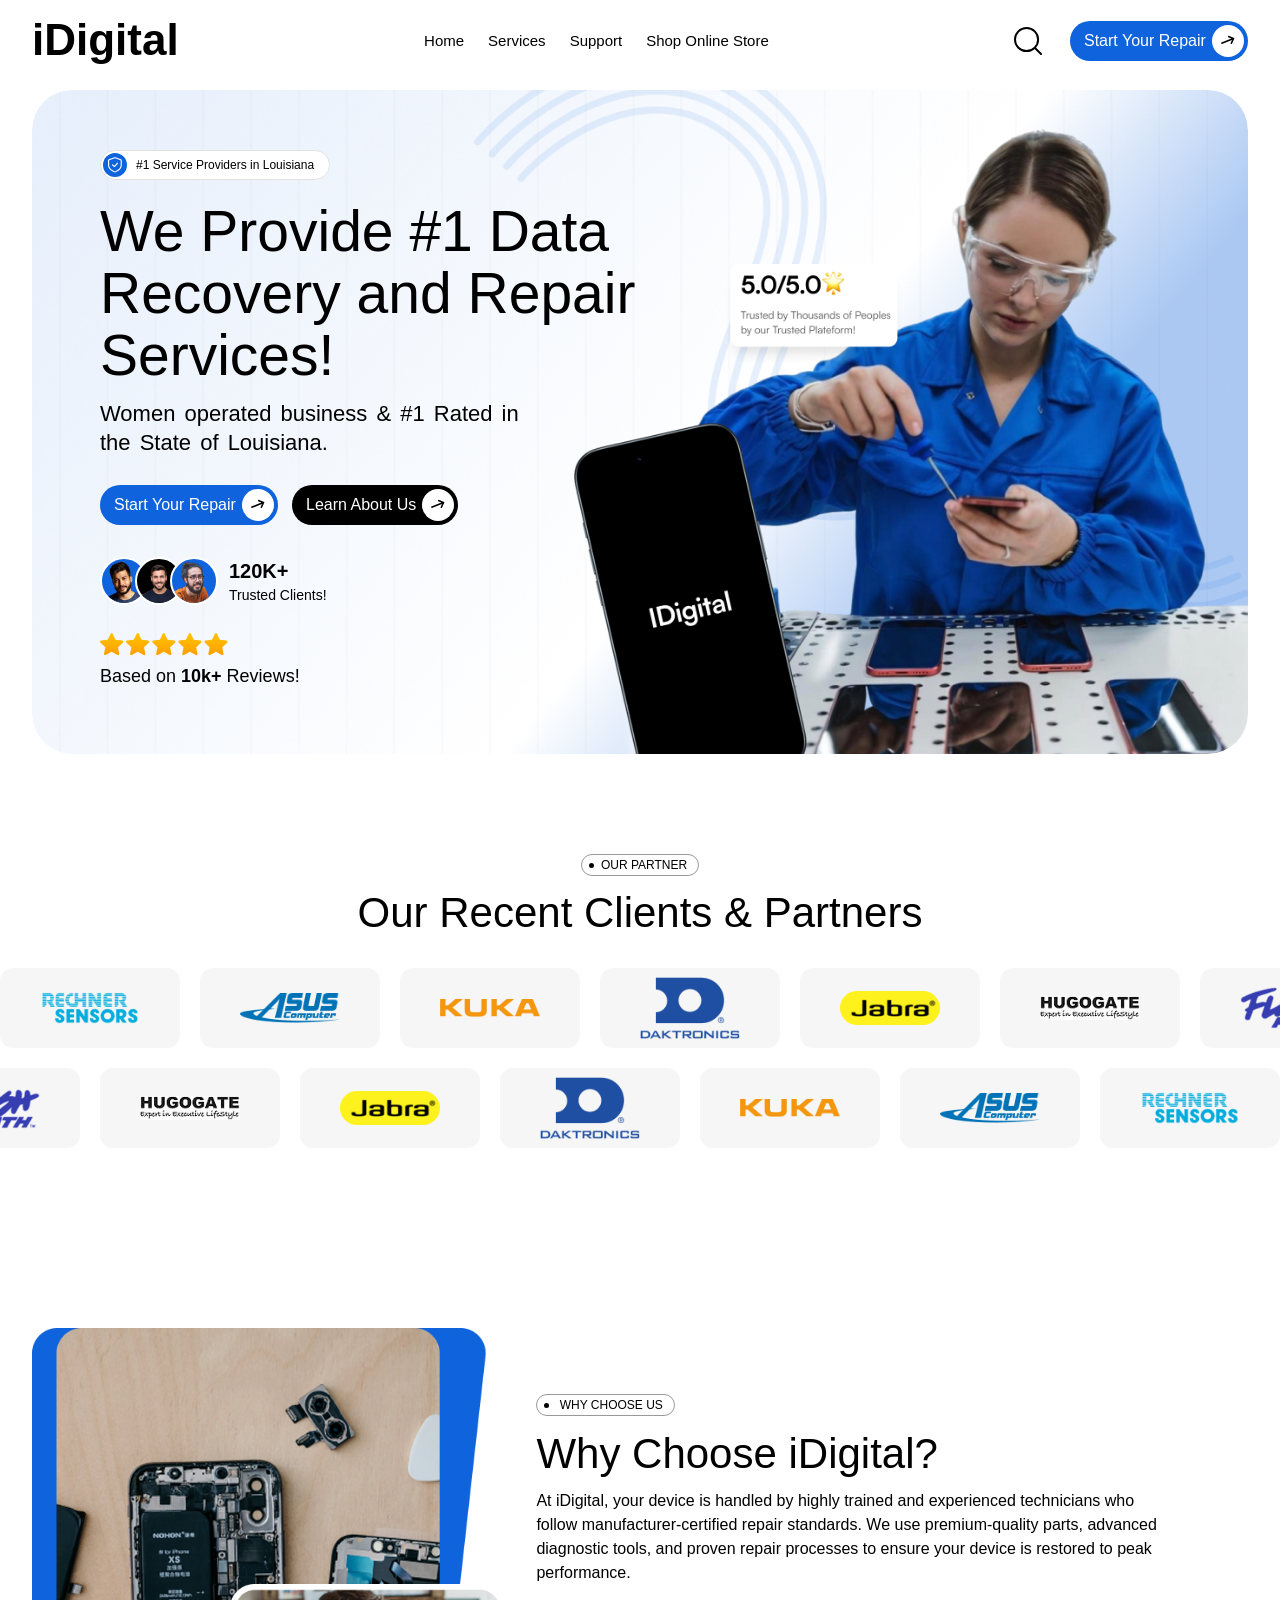
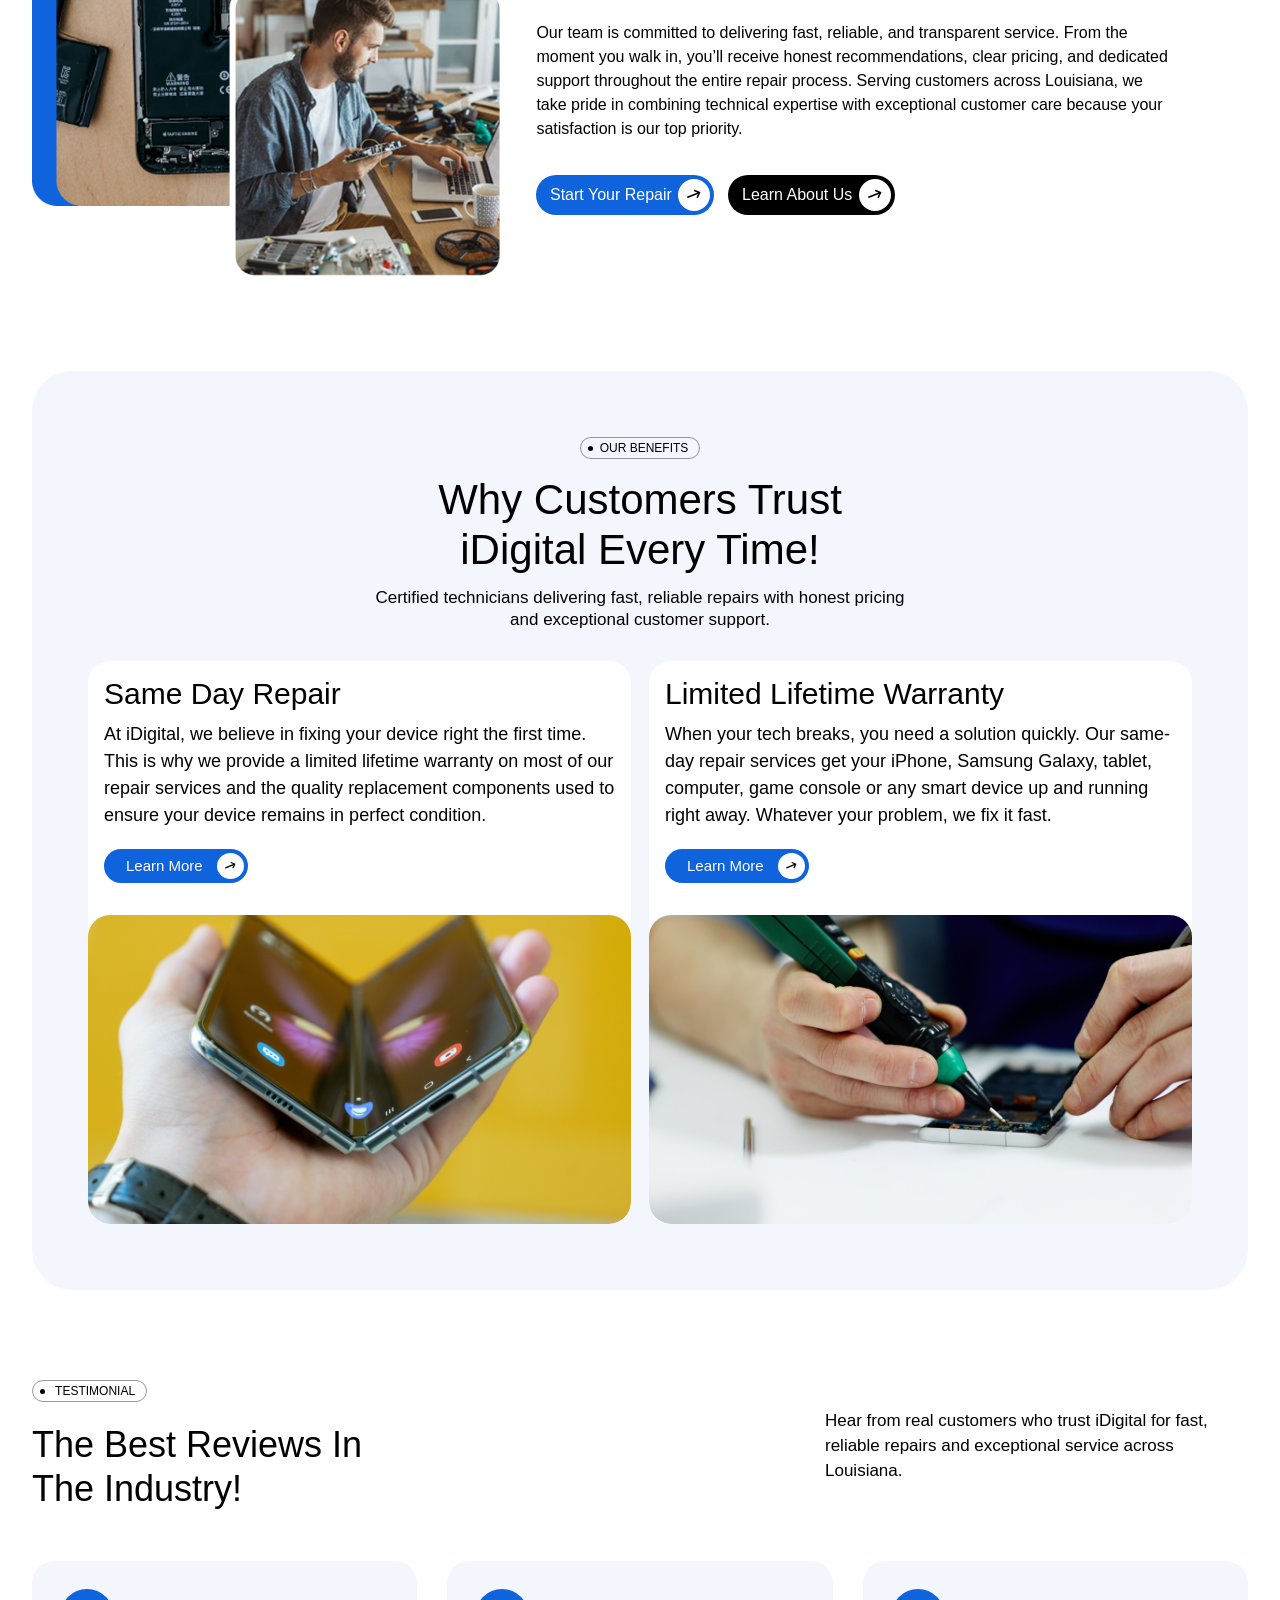
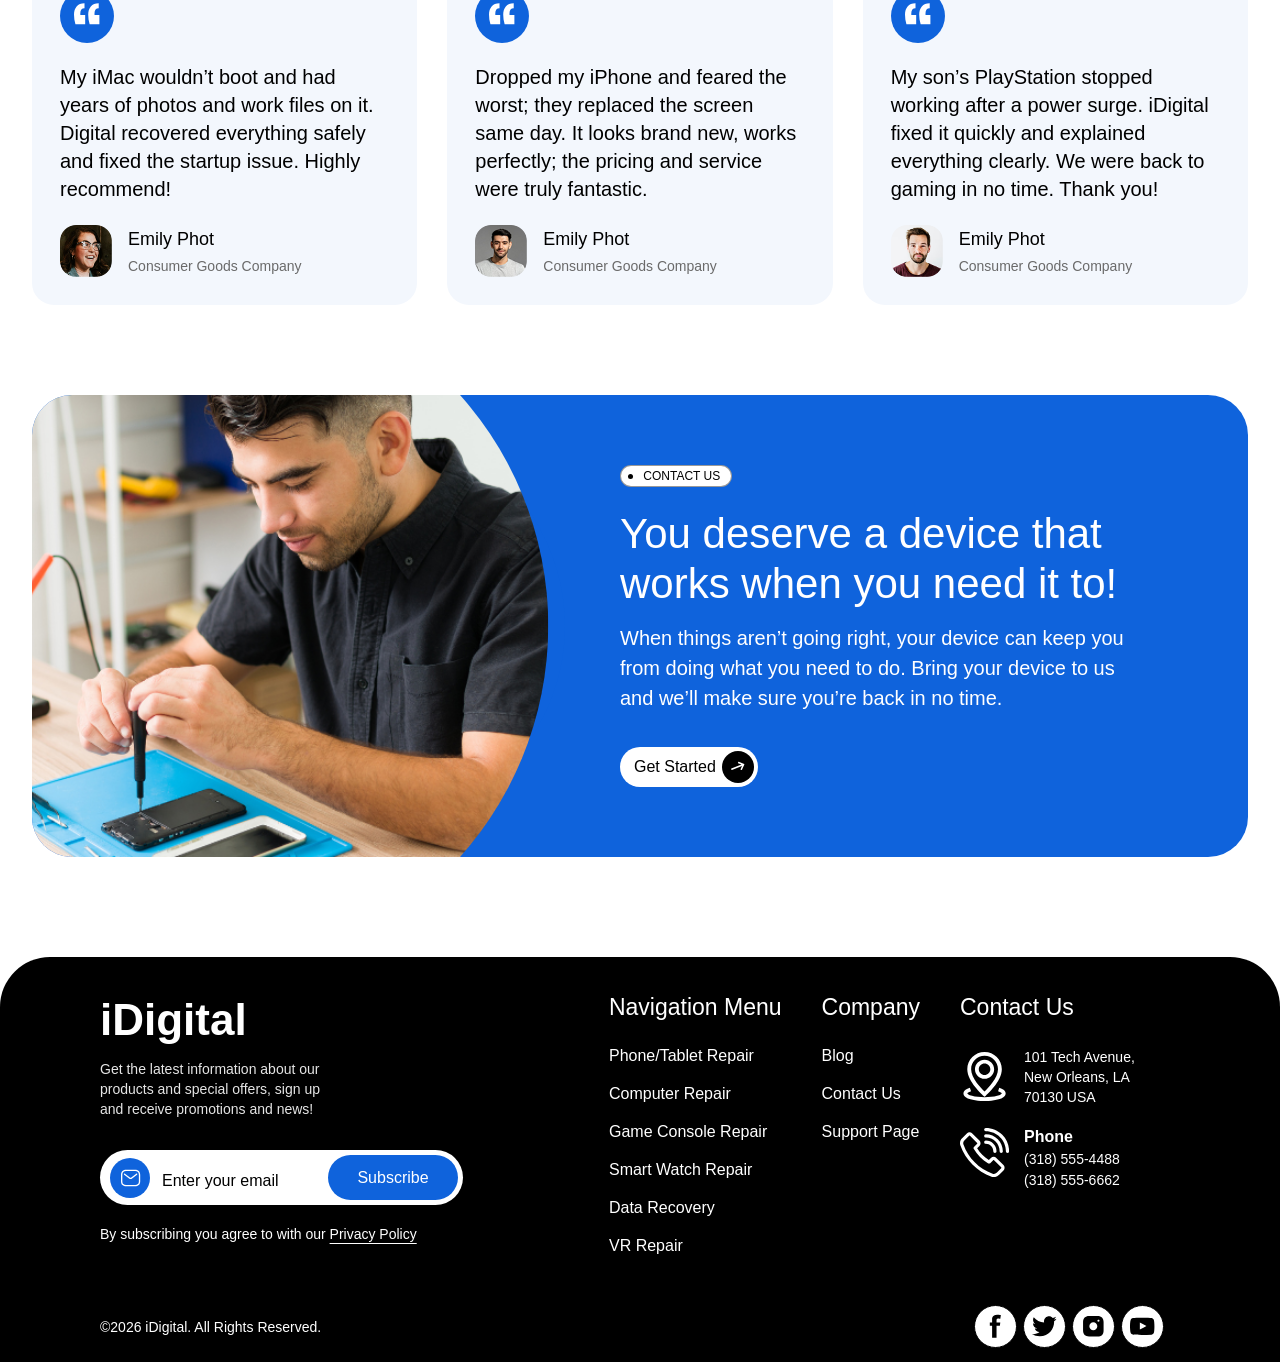
==== commit 2e191abe: "Updated" ====
--- a/index.html
+++ b/index.html
@@ -663,7 +663,7 @@
 
     <!-- START :: iDigital Repair Section 
      ----------------------------------------- -->
-    <section class="repair-section">
+    <section class="repair-section" style="display: none">
       <div class="container">
         <div class="repair-container">
           <p class="title-label">START YOUR REPAIR NOW</p>
@@ -1650,6 +1650,7 @@
     <script src="assets/js/hamburger.js"></script>
     <script src="assets/js/partner.js"></script>
     <script src="assets/js/testimonial.js"></script>
+    <script src="assets/js/script.js"></script>
     <script>
       const heroElement = document.querySelector(".hero-version");
 
--- a/assets/css/responsive.css
+++ b/assets/css/responsive.css
@@ -192,11 +192,10 @@
         .contact-container-content {
           .title-label {}
 
-          .section-title {
+          /* .section-title {
             font-size: 32px;
             line-height: 40px;
-          }
-
+          } */
           .contact-desc {
             font-size: 16px;
             line-height: 24px;
@@ -237,7 +236,7 @@
           height: 100%;
           width: 70%;
           gap: 30px;
-          background-color: rgba(167, 155, 155, 0.589);
+          background-color: white;
           backdrop-filter: blur(10px);
           gap: 50px;
           transition: all .6s ease;
@@ -642,6 +641,8 @@
   /* START :: Contact Section 
 ********************************** */
   .contact-section {
+    padding-bottom: 70px;
+
     .container {
       .contact-container {
         max-width: 90%;
@@ -682,7 +683,7 @@
 
           .section-title {
             text-align: center;
-            max-width: 380px;
+            max-width: 71%;
             padding: 10px 0 10px;
           }
 
@@ -1322,8 +1323,6 @@
         .contact-container-content {
           .title-label {}
 
-          .section-title {}
-
           .contact-desc {}
 
           .cta-btn.white {
@@ -1605,10 +1604,6 @@
                 span {}
               }
             }
-
-            .swiper-wrapper {}
-
-            .swiper-pagination {}
           }
         }
       }
@@ -1623,6 +1618,7 @@
     .partners-container {
       .section-title {
         padding: 12px 0 20px;
+        font-size: 22px;
       }
 
       .partner-container-head {}
--- a/assets/css/basic.css
+++ b/assets/css/basic.css
@@ -9,6 +9,10 @@
     -webkit-tap-highlight-color: transparent;
     list-style: none;
     text-decoration: none;
+}
+
+svg:hover {
+    cursor: pointer
 }
 
 @font-face {
@@ -261,6 +265,13 @@
     gap: 14px;
 }
 
+@media (max-width: 1150px) {
+    .section-title {
+        font-size: 32px;
+        line-height: 40px;
+    }
+}
+
 @media (max-width:992px) {
     .section-title {
         font-size: 40px;
